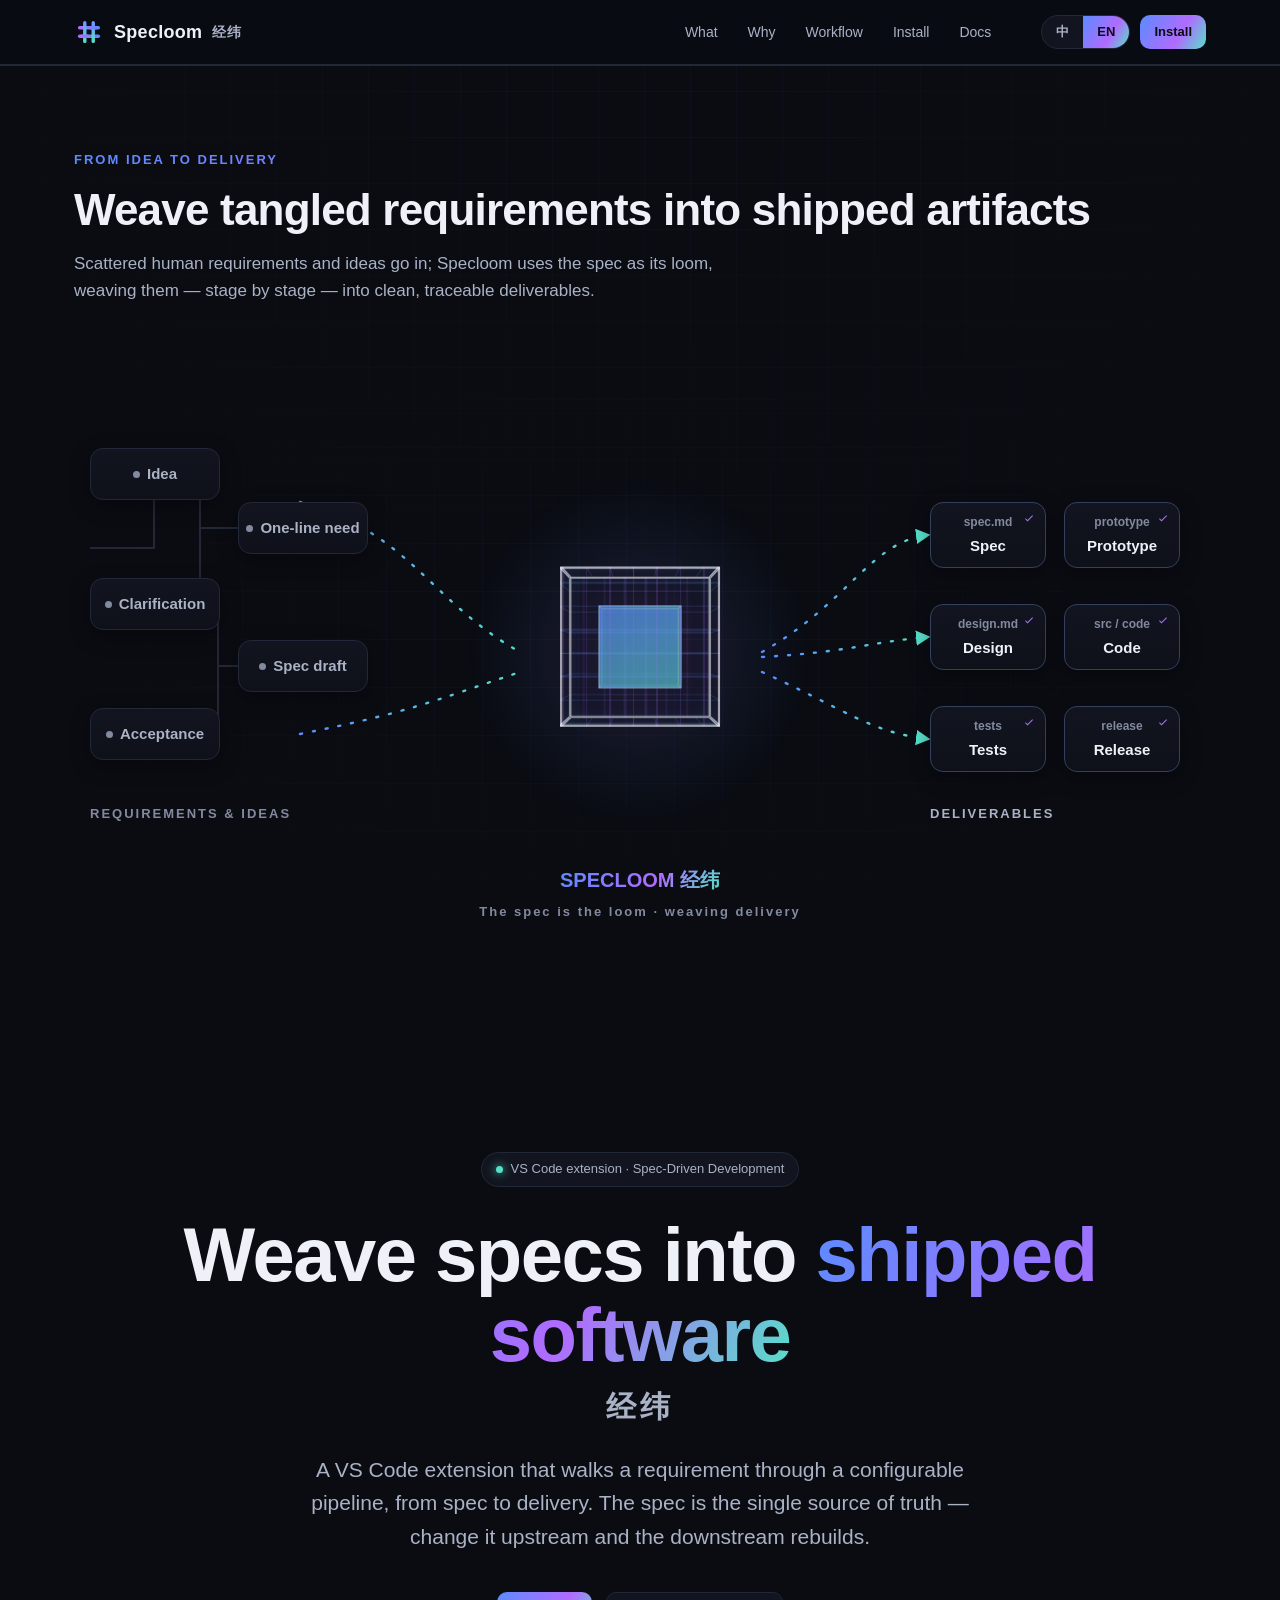
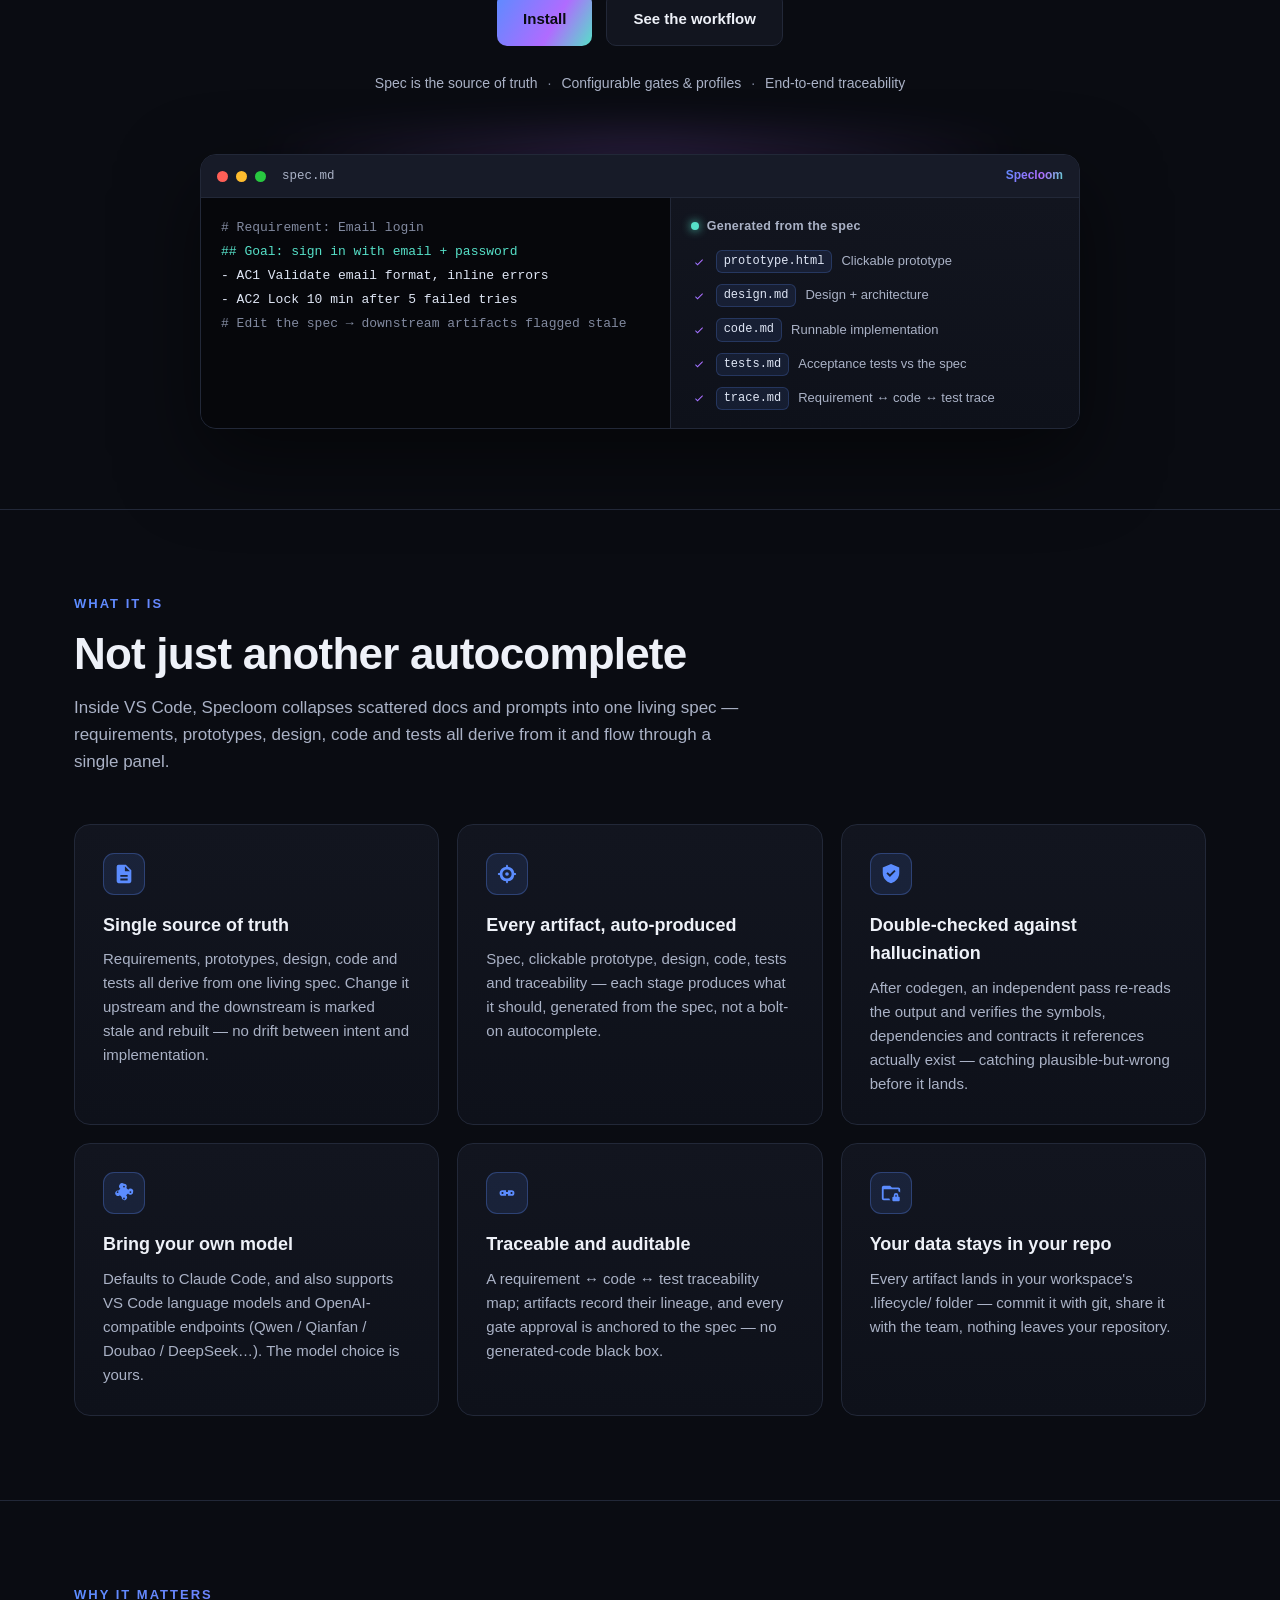
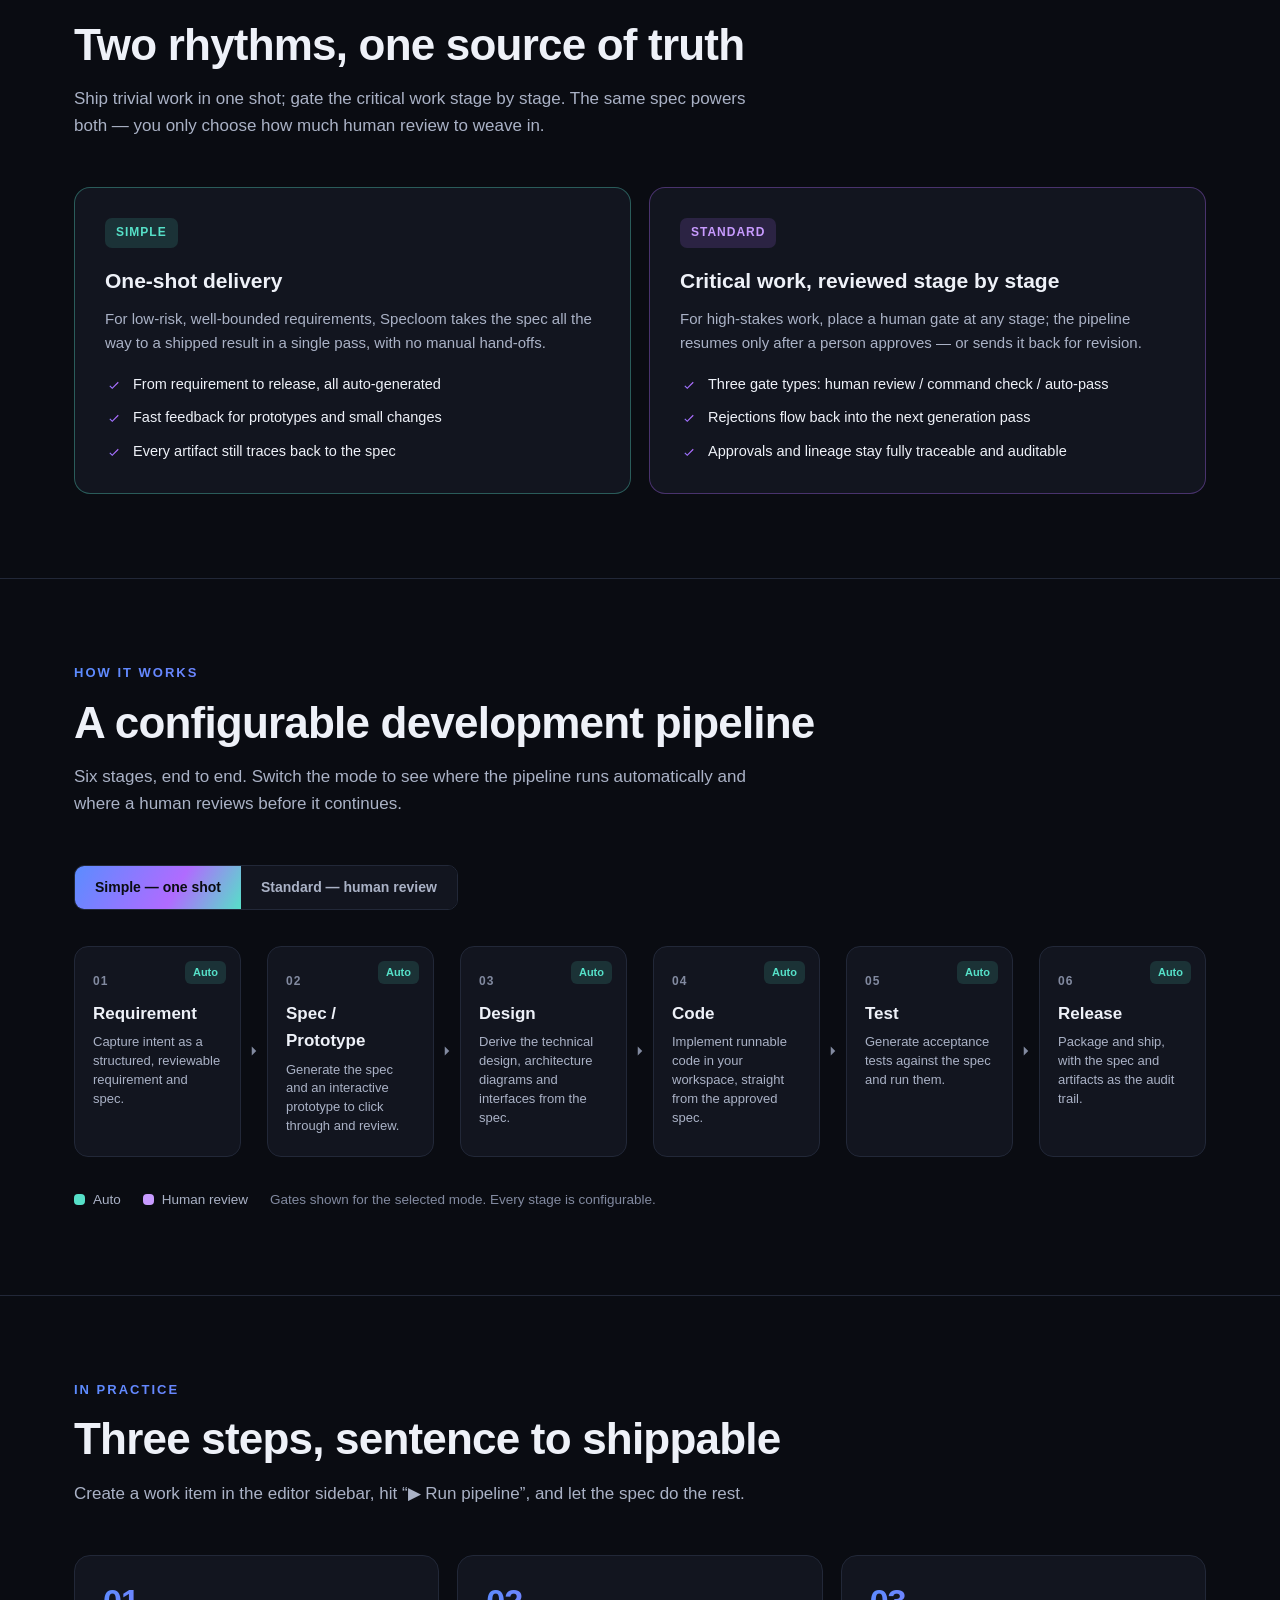
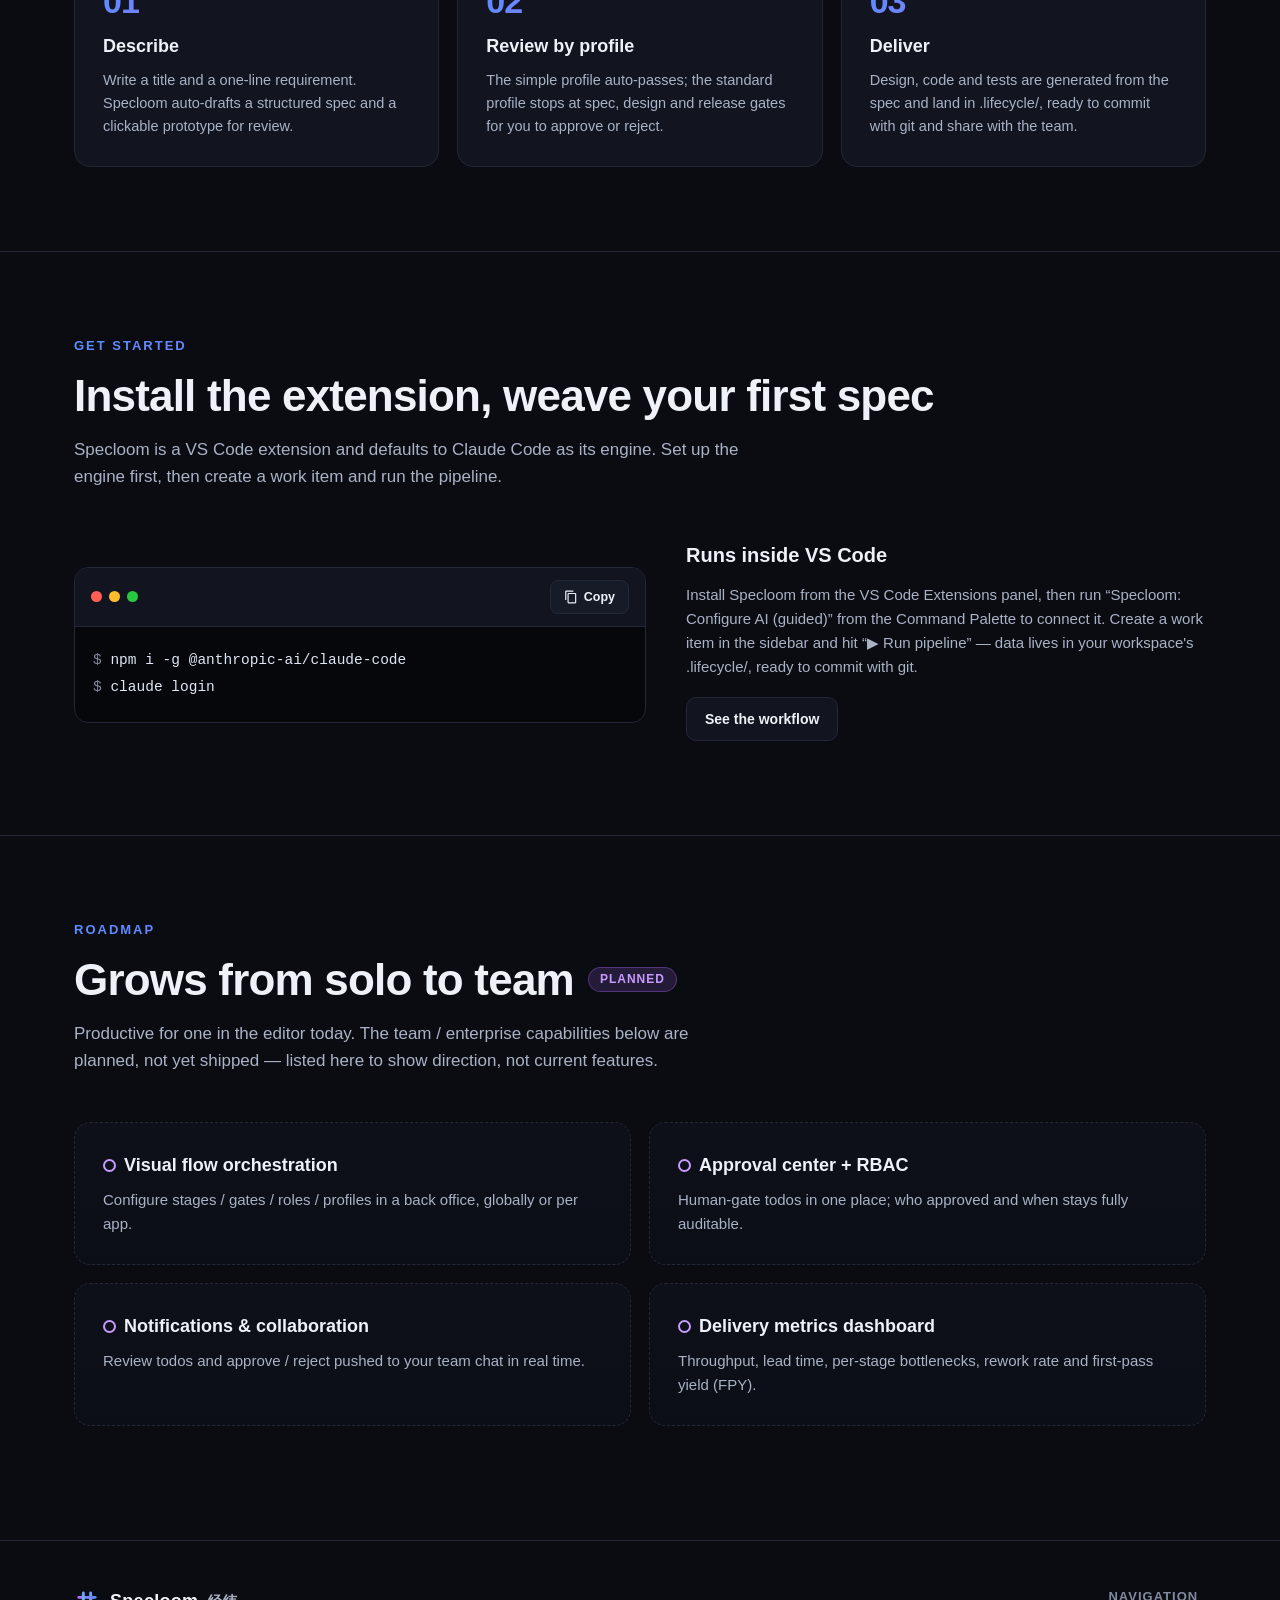
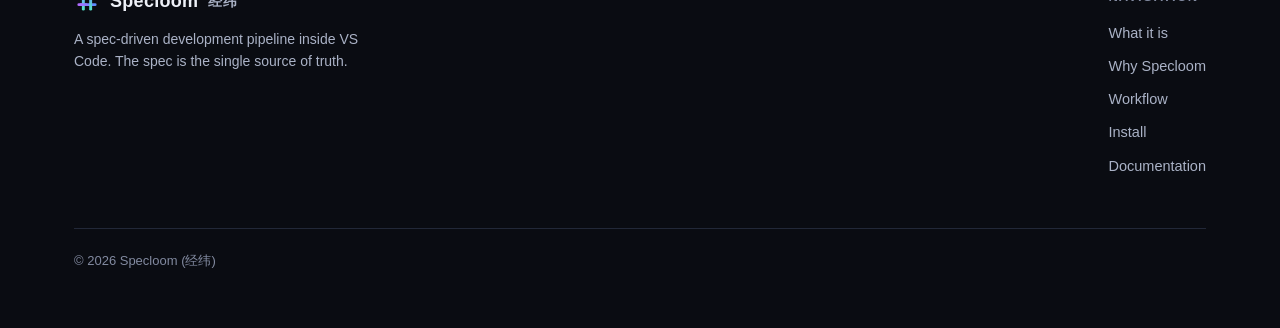
==== index.html @ 5376480f "redesign(site): 流程图升为第一屏 + 去 AI 味 - 把「从需求到交付」3D 流程图上移为开篇第一屏，Hero 移到其下 - 弱化 AI 营销字样（保留事实能力，以规格/自动化为主语" ====
<!DOCTYPE html>
<html lang="en">
<head>
  <meta charset="UTF-8" />
  <meta name="viewport" content="width=device-width, initial-scale=1.0" />
  <!-- 内容安全策略：禁止内联外源脚本与远程资源，契合「零第三方运行时依赖」(NFR-S3/NFR-P2) -->
  <meta http-equiv="Content-Security-Policy"
        content="default-src 'self'; img-src 'self' data:; style-src 'self' 'unsafe-inline'; script-src 'self'; base-uri 'none'; form-action 'none'" />
  <title data-i18n="meta.title">Specloom · Spec-Driven Development Pipeline for VS Code</title>
  <meta name="description" data-i18n-attr="content:meta.description"
        content="Specloom is a VS Code extension that takes a requirement through a configurable pipeline — spec, prototype, design, code and tests — each stage auto-generated and advanced through review gates. The spec is the single source of truth." />

  <!-- Favicon：经纬织机标（交织平纹），同源 SVG 文件 -->
  <link rel="icon" href="favicon.svg" type="image/svg+xml" />
  <meta name="theme-color" content="#0a0c12" />

  <!-- 社交分享卡（Open Graph / Twitter）。og:image 待补真实位图（Phase 3） -->
  <meta property="og:type" content="website" />
  <meta property="og:url" content="https://specloom.tech/" />
  <meta property="og:site_name" content="Specloom" />
  <meta property="og:title" content="Specloom 经纬 · VS Code 里的规格驱动研发流水线" />
  <meta property="og:description" content="一个 VS Code 扩展：把需求沿可配置流水线，逐阶段沉淀为规格、原型、技术方案、代码与测试，每阶段自动产出、按门禁评审推进。规格是唯一事实源。" />
  <meta property="og:image" content="https://specloom.tech/og.png" />
  <meta property="og:image:width" content="1200" />
  <meta property="og:image:height" content="630" />
  <meta name="twitter:card" content="summary_large_image" />
  <meta name="twitter:image" content="https://specloom.tech/og.png" />
  <meta name="twitter:title" content="Specloom 经纬 · 规格驱动研发流水线" />
  <meta name="twitter:description" content="VS Code 里把需求逐阶段沉淀为规格、原型、方案、代码与测试，规格是唯一事实源。" />

  <link rel="stylesheet" href="styles.css" />
</head>
<body>
  <!-- 经纬编织背景纹理由 body::before 提供，纯装饰 -->

  <!-- ============ NAV ============ -->
  <header class="nav">
    <div class="wrap nav-inner">
      <a class="brand" href="#top" aria-label="Specloom">
        <svg class="mark" viewBox="0 0 32 32" aria-hidden="true" focusable="false">
          <defs>
            <linearGradient id="navWarp" gradientUnits="userSpaceOnUse" x1="0" y1="6" x2="0" y2="26">
              <stop offset="0" stop-color="#6d9bff" /><stop offset="1" stop-color="#56e0c8" />
            </linearGradient>
            <linearGradient id="navWeft" gradientUnits="userSpaceOnUse" x1="6" y1="0" x2="26" y2="0">
              <stop offset="0" stop-color="#b06bff" /><stop offset="1" stop-color="#5b8cff" />
            </linearGradient>
          </defs>
          <!-- 经线（竖）与纬线（横）交织成「织」——过/下交叠的平纹 -->
          <g fill="none" stroke-width="3.6" stroke-linecap="round">
            <g stroke="url(#navWeft)"><line x1="6" y1="11.5" x2="26" y2="11.5" /><line x1="6" y1="20.5" x2="26" y2="20.5" /></g>
            <g stroke="url(#navWarp)"><line x1="11.5" y1="6" x2="11.5" y2="26" /><line x1="20.5" y1="6" x2="20.5" y2="26" /></g>
            <g stroke="url(#navWeft)"><line x1="17.5" y1="11.5" x2="23.5" y2="11.5" /><line x1="8.5" y1="20.5" x2="14.5" y2="20.5" /></g>
          </g>
        </svg>
        <span>Specloom</span>
        <span class="zh" data-i18n="hero.productZh">经纬</span>
      </a>

      <nav class="nav-links" aria-label="Primary">
        <a href="#what" data-i18n="nav.what">What</a>
        <a href="#why" data-i18n="nav.why">Why</a>
        <a href="#how" data-i18n="nav.how">Workflow</a>
        <a href="#install" data-i18n="nav.install">Install</a>
        <a href="guide.html" data-i18n="nav.docs">Docs</a>
      </nav>

      <div class="nav-tools">
        <div class="lang-switch" role="group" data-i18n-attr="aria-label:lang.label" aria-label="Language">
          <button type="button" id="langZh" data-lang="zh" data-i18n="lang.zh"
                  data-i18n-attr="aria-label:lang.zhAria" aria-pressed="false">中</button>
          <button type="button" id="langEn" data-lang="en" data-i18n="lang.en"
                  data-i18n-attr="aria-label:lang.enAria" aria-pressed="true">EN</button>
        </div>
        <a class="btn btn-primary btn-sm nav-cta" href="#install" data-i18n="nav.install">Install</a>
      </div>

      <button type="button" class="nav-toggle" id="navToggle"
              aria-expanded="false" aria-controls="mobileMenu"
              data-i18n-attr="aria-label:nav.menu" aria-label="Toggle navigation">☰</button>
    </div>

    <!-- 移动端折叠菜单 -->
    <div class="mobile-menu" id="mobileMenu" hidden>
      <div class="wrap">
        <a href="#what" data-i18n="nav.what">What</a>
        <a href="#why" data-i18n="nav.why">Why</a>
        <a href="#how" data-i18n="nav.how">Workflow</a>
        <a href="#install" data-i18n="nav.install">Install</a>
        <a href="guide.html" data-i18n="nav.docs">Docs</a>
      </div>
    </div>
  </header>

  <main id="top">
    <!-- ============ FLOW MAP / 从需求到交付（3D 动态） ============ -->
    <section class="sec" id="flow" aria-labelledby="flowHeading">
      <div class="wrap">
        <p class="eyebrow" data-i18n="flow.eyebrow">From idea to delivery</p>
        <h2 id="flowHeading" data-i18n="flow.heading">Weave tangled requirements into shipped artifacts</h2>
        <p class="sec-lede" data-i18n="flow.lede"></p>
      </div>
      <div class="flowmap-wrap">
        <div class="flowmap">
          <svg class="wires" viewBox="0 0 1180 620" aria-hidden="true" focusable="false">
            <defs>
              <linearGradient id="flowLine" x1="0" y1="0" x2="1" y2="0"><stop offset="0" stop-color="#5b8cff"/><stop offset="1" stop-color="#56e0c8"/></linearGradient>
              <marker id="flowArrow" markerWidth="7" markerHeight="7" refX="5" refY="3.2" orient="auto"><path d="M0 0L6 3.2L0 6.4Z" fill="#56e0c8"/></marker>
            </defs>
            <path class="dep" d="M104 122 H150 V176 H188"/>
            <path class="dep" d="M104 252 H150 V176"/>
            <path class="dep" d="M104 252 H168 V314 H188"/>
            <path class="dep" d="M104 382 H168 V314"/>
            <path class="dep" d="M104 122 V196 H40"/>
            <path class="flow" stroke="url(#flowLine)" d="M250 150 C360 180 380 250 470 300"/>
            <path class="flow" stroke="url(#flowLine)" d="M316 300 C380 300 410 300 470 300" style="animation-delay:.3s"/>
            <path class="flow" stroke="url(#flowLine)" d="M250 382 C360 360 380 350 470 320" style="animation-delay:.6s"/>
            <path class="flow r" stroke="url(#flowLine)" d="M712 300 C800 250 820 190 878 183" marker-end="url(#flowArrow)"/>
            <path class="flow r" stroke="url(#flowLine)" d="M712 305 C800 300 820 290 878 285" marker-end="url(#flowArrow)" style="animation-delay:.4s"/>
            <path class="flow r" stroke="url(#flowLine)" d="M712 320 C800 360 820 380 878 387" marker-end="url(#flowArrow)" style="animation-delay:.8s"/>
          </svg>

          <div class="node req" id="r1"><span class="rdot" aria-hidden="true"></span><span data-i18n="flow.req.r1">Idea</span></div>
          <div class="node req" id="r2"><span class="rdot" aria-hidden="true"></span><span data-i18n="flow.req.r2">One-line need</span></div>
          <div class="node req" id="r3"><span class="rdot" aria-hidden="true"></span><span data-i18n="flow.req.r3">Clarification</span></div>
          <div class="node req" id="r4"><span class="rdot" aria-hidden="true"></span><span data-i18n="flow.req.r4">Spec draft</span></div>
          <div class="node req" id="r5"><span class="rdot" aria-hidden="true"></span><span data-i18n="flow.req.r5">Acceptance</span></div>

          <div class="scene" aria-hidden="true">
            <div class="glow"></div>
            <div class="cube">
              <div class="face f-fr"></div><div class="face f-bk"></div>
              <div class="face f-rt"></div><div class="face f-lt"></div>
              <div class="face f-tp"></div><div class="face f-bm"></div>
              <div class="core">
                <div class="cface c-fr"></div><div class="cface c-bk"></div>
                <div class="cface c-rt"></div><div class="cface c-lt"></div>
                <div class="cface c-tp"></div><div class="cface c-bm"></div>
              </div>
            </div>
          </div>

          <div class="node asset" id="a1"><i class="tick" aria-hidden="true"></i><span class="x">spec.md</span><span class="nm" data-i18n="flow.asset.a1">Spec</span></div>
          <div class="node asset" id="a2"><i class="tick" aria-hidden="true"></i><span class="x">prototype</span><span class="nm" data-i18n="flow.asset.a2">Prototype</span></div>
          <div class="node asset" id="a3"><i class="tick" aria-hidden="true"></i><span class="x">design.md</span><span class="nm" data-i18n="flow.asset.a3">Design</span></div>
          <div class="node asset" id="a4"><i class="tick" aria-hidden="true"></i><span class="x">src / code</span><span class="nm" data-i18n="flow.asset.a4">Code</span></div>
          <div class="node asset" id="a5"><i class="tick" aria-hidden="true"></i><span class="x">tests</span><span class="nm" data-i18n="flow.asset.a5">Tests</span></div>
          <div class="node asset" id="a6"><i class="tick" aria-hidden="true"></i><span class="x">release</span><span class="nm" data-i18n="flow.asset.a6">Release</span></div>

          <div class="lbl" id="lL" data-i18n="flow.reqLabel">Requirements &amp; ideas</div>
          <div class="lbl" id="lR" data-i18n="flow.assetLabel">Deliverables</div>
          <div class="lbl" id="lC"><b>Specloom 经纬</b><span data-i18n="flow.brandSub">The spec is the loom · weaving delivery</span></div>
        </div>
      </div>
    </section>

    <!-- ============ HERO ============ -->
    <section class="hero" aria-labelledby="heroTitle">
      <div class="wrap">
        <span class="badge"><span class="dot" aria-hidden="true"></span><span data-i18n="hero.badge">VS Code 扩展 · 规格驱动研发</span></span>
        <h1 class="title" id="heroTitle">
          <span data-i18n="hero.titleLead">Weave specs into</span>
          <span class="grad" data-i18n="hero.titleGrad">shipped software</span>
        </h1>
        <p class="title-zh" data-i18n="hero.productZh" aria-hidden="true">经纬</p>
        <p class="lede" data-i18n="hero.tagline">
          一个 VS Code 扩展——让一条需求沿可配置流水线，从规格到交付有序走完每一步。
        </p>
        <div class="hero-cta">
          <a class="btn btn-primary" id="heroPrimary" href="#install" data-i18n="hero.primaryCta.label">Install</a>
          <a class="btn btn-ghost" id="heroSecondary" href="#how" data-i18n="hero.secondaryCta.label">See the workflow</a>
        </div>

        <!-- 信任条：三个核心事实 -->
        <div class="hero-meta">
          <span data-i18n="hero.meta1">规格为唯一事实源</span>
          <span class="sep" aria-hidden="true">·</span>
          <span data-i18n="hero.meta2">可配置门禁与档位</span>
          <span class="sep" aria-hidden="true">·</span>
          <span data-i18n="hero.meta3">需求全程可追溯</span>
        </div>

        <!-- 产品视觉：一份规格 → 据规格派生的产物（纯 HTML/CSS，零依赖） -->
        <div class="showcase">
          <div class="window" role="img" data-i18n-attr="aria-label:show.alt" aria-label="Specloom：从规格派生产物的示意">
            <div class="win-bar">
              <span class="d r" aria-hidden="true"></span><span class="d y" aria-hidden="true"></span><span class="d g" aria-hidden="true"></span>
              <span class="win-title">spec.md</span>
              <span class="win-tag" data-i18n="show.winTag">Specloom</span>
            </div>
            <div class="win-body">
              <div class="codecol">
<pre class="show-code"><span class="cm"># <span data-i18n="show.specTitle">需求：邮箱登录</span></span>
<span class="kw" data-i18n="show.specGoal">## 目标：用户用邮箱 + 密码登录</span>
<span class="ln">- AC1 <span data-i18n="show.ac1">校验邮箱格式，错误即时提示</span></span>
<span class="ln">- AC2 <span data-i18n="show.ac2">连续 5 次失败锁定 10 分钟</span></span>
<span class="cm" data-i18n="show.specNote"># 改规格 → 下游产物自动标记过期</span></pre>
              </div>
              <div class="gencol">
                <div class="gen-head"><span class="gen-dot" aria-hidden="true"></span><span data-i18n="show.genHead">据规格生成 / 落盘</span></div>
                <ul class="gen-list">
                  <li><i class="tk" aria-hidden="true"></i><code>prototype.html</code><span data-i18n="show.g1">可点击原型</span></li>
                  <li><i class="tk" aria-hidden="true"></i><code>design.md</code><span data-i18n="show.g2">技术方案 + 架构图</span></li>
                  <li><i class="tk" aria-hidden="true"></i><code>code.md</code><span data-i18n="show.g3">可运行实现</span></li>
                  <li><i class="tk" aria-hidden="true"></i><code>tests.md</code><span data-i18n="show.g4">验收测试</span></li>
                  <li><i class="tk" aria-hidden="true"></i><code>trace.md</code><span data-i18n="show.g5">需求追溯映射</span></li>
                </ul>
              </div>
            </div>
          </div>
        </div>
      </div>
    </section>

    <!-- ============ WHAT ============ -->
    <section class="sec" id="what" aria-labelledby="whatHeading">
      <div class="wrap">
        <p class="eyebrow" data-i18n="what.eyebrow">What it is</p>
        <h2 id="whatHeading" data-i18n="what.heading">The spec is the loom that runs everything</h2>
        <p class="sec-lede" data-i18n="what.lede"></p>
        <div class="grid grid-3" id="whatCards"><!-- 由 app.js 按字典渲染 --></div>
      </div>
    </section>

    <!-- ============ WHY ============ -->
    <section class="sec" id="why" aria-labelledby="whyHeading">
      <div class="wrap">
        <p class="eyebrow" data-i18n="why.eyebrow">Why it matters</p>
        <h2 id="whyHeading" data-i18n="why.heading">Two modes, one source of truth</h2>
        <p class="sec-lede" data-i18n="why.lede"></p>
        <div class="modes">
          <article class="mode simple">
            <span class="tag" data-i18n="why.simple.tag">Simple</span>
            <h3 data-i18n="why.simple.title">One-shot delivery</h3>
            <p data-i18n="why.simple.desc"></p>
            <ul id="whySimplePoints"></ul>
          </article>
          <article class="mode complex">
            <span class="tag" data-i18n="why.complex.tag">Complex</span>
            <h3 data-i18n="why.complex.title">Stage-by-stage human review</h3>
            <p data-i18n="why.complex.desc"></p>
            <ul id="whyComplexPoints"></ul>
          </article>
        </div>
      </div>
    </section>

    <!-- ============ HOW / PIPELINE ============ -->
    <section class="sec" id="how" aria-labelledby="howHeading">
      <div class="wrap">
        <p class="eyebrow" data-i18n="pipeline.eyebrow">How it works</p>
        <h2 id="howHeading" data-i18n="pipeline.heading">A configurable lifecycle pipeline</h2>
        <p class="sec-lede" data-i18n="pipeline.lede"></p>

        <div class="mode-toggle" role="group" data-i18n-attr="aria-label:pipeline.modeAria" aria-label="Pipeline mode">
          <button type="button" id="pipeSimple" data-mode="simple" aria-pressed="true"
                  data-i18n="pipeline.modeSimpleLabel">Simple — one shot</button>
          <button type="button" id="pipeComplex" data-mode="complex" aria-pressed="false"
                  data-i18n="pipeline.modeComplexLabel">Complex — human review</button>
        </div>

        <div class="pipe" id="pipeStages" role="list"><!-- 由 app.js 渲染 --></div>

        <div class="pipe-legend">
          <span><i class="lg-dot lg-auto" aria-hidden="true"></i><span data-i18n="pipeline.legend.auto">Auto</span></span>
          <span><i class="lg-dot lg-human" aria-hidden="true"></i><span data-i18n="pipeline.legend.human">Human review</span></span>
          <span class="legend-note" data-i18n="pipeline.legendNote"></span>
        </div>
      </div>
    </section>

    <!-- ============ STEPS / 三步怎么用 ============ -->
    <section class="sec" id="start" aria-labelledby="startHeading">
      <div class="wrap">
        <p class="eyebrow" data-i18n="steps.eyebrow">In practice</p>
        <h2 id="startHeading" data-i18n="steps.heading">Three steps, sentence to shippable</h2>
        <p class="sec-lede" data-i18n="steps.lede"></p>
        <div class="steps">
          <div class="step">
            <div class="step-n">01</div>
            <h3 data-i18n="steps.s1.title">Describe</h3>
            <p data-i18n="steps.s1.desc"></p>
          </div>
          <div class="step">
            <div class="step-n">02</div>
            <h3 data-i18n="steps.s2.title">Review by profile</h3>
            <p data-i18n="steps.s2.desc"></p>
          </div>
          <div class="step">
            <div class="step-n">03</div>
            <h3 data-i18n="steps.s3.title">Deliver</h3>
            <p data-i18n="steps.s3.desc"></p>
          </div>
        </div>
      </div>
    </section>

    <!-- ============ INSTALL ============ -->
    <section class="sec" id="install" aria-labelledby="installHeading">
      <div class="wrap">
        <p class="eyebrow" data-i18n="install.eyebrow">Get started</p>
        <h2 id="installHeading" data-i18n="install.heading">Install and weave your first spec</h2>
        <p class="sec-lede" data-i18n="install.lede"></p>

        <div class="install-wrap">
          <div class="code-block">
            <div class="code-head">
              <div class="dots" aria-hidden="true"><i></i><i></i><i></i></div>
              <button type="button" class="copy-btn" id="copyBtn"
                      data-i18n-attr="aria-label:install.copyAria" aria-label="Copy install command">
                <svg width="14" height="14" viewBox="0 0 24 24" aria-hidden="true">
                  <path fill="currentColor" d="M16 1H4a2 2 0 0 0-2 2v14h2V3h12V1zm3 4H8a2 2 0 0 0-2 2v14a2 2 0 0 0 2 2h11a2 2 0 0 0 2-2V7a2 2 0 0 0-2-2zm0 16H8V7h11v14z"/>
                </svg>
                <span class="copy-label" data-i18n="install.copyLabel">Copy</span>
              </button>
            </div>
            <pre class="code-body" id="codeBody" tabindex="0"><!-- 命令由 config 渲染 --></pre>
          </div>

          <div class="install-info">
            <h3 data-i18n="install.infoTitle">Runs inside VS Code</h3>
            <p data-i18n="install.infoText"></p>
            <a class="btn btn-ghost" href="#how" data-i18n="install.docsCta">See the workflow</a>
          </div>
        </div>
      </div>
    </section>

    <!-- ============ ROADMAP / 路线图（团队版，规划中） ============ -->
    <section class="sec" id="roadmap" aria-labelledby="roadmapHeading">
      <div class="wrap">
        <p class="eyebrow" data-i18n="roadmap.eyebrow">Roadmap</p>
        <h2 id="roadmapHeading" class="roadmap-h">
          <span data-i18n="roadmap.heading">Grows from solo to team</span>
          <span class="planned-badge" data-i18n="roadmap.badge">Planned</span>
        </h2>
        <p class="sec-lede" data-i18n="roadmap.lede"></p>
        <div class="grid grid-2 roadmap-grid">
          <article class="card planned">
            <h3 data-i18n="roadmap.r1.title">Visual flow orchestration</h3>
            <p data-i18n="roadmap.r1.desc"></p>
          </article>
          <article class="card planned">
            <h3 data-i18n="roadmap.r2.title">Approval center + RBAC</h3>
            <p data-i18n="roadmap.r2.desc"></p>
          </article>
          <article class="card planned">
            <h3 data-i18n="roadmap.r3.title">Notifications & collaboration</h3>
            <p data-i18n="roadmap.r3.desc"></p>
          </article>
          <article class="card planned">
            <h3 data-i18n="roadmap.r4.title">Delivery metrics dashboard</h3>
            <p data-i18n="roadmap.r4.desc"></p>
          </article>
        </div>
      </div>
    </section>
  </main>

  <!-- ============ FOOTER ============ -->
  <footer aria-labelledby="footBrand">
    <div class="wrap">
      <div class="foot-inner">
        <div class="foot-brand">
          <div class="brand" id="footBrand">
            <svg class="mark" viewBox="0 0 32 32" aria-hidden="true" focusable="false">
              <defs>
                <linearGradient id="footWarp" gradientUnits="userSpaceOnUse" x1="0" y1="6" x2="0" y2="26"><stop offset="0" stop-color="#6d9bff" /><stop offset="1" stop-color="#56e0c8" /></linearGradient>
                <linearGradient id="footWeft" gradientUnits="userSpaceOnUse" x1="6" y1="0" x2="26" y2="0"><stop offset="0" stop-color="#b06bff" /><stop offset="1" stop-color="#5b8cff" /></linearGradient>
              </defs>
              <g fill="none" stroke-width="3.6" stroke-linecap="round">
                <g stroke="url(#footWeft)"><line x1="6" y1="11.5" x2="26" y2="11.5" /><line x1="6" y1="20.5" x2="26" y2="20.5" /></g>
                <g stroke="url(#footWarp)"><line x1="11.5" y1="6" x2="11.5" y2="26" /><line x1="20.5" y1="6" x2="20.5" y2="26" /></g>
                <g stroke="url(#footWeft)"><line x1="17.5" y1="11.5" x2="23.5" y2="11.5" /><line x1="8.5" y1="20.5" x2="14.5" y2="20.5" /></g>
              </g>
            </svg>
            <span>Specloom</span><span class="zh" data-i18n="hero.productZh">经纬</span>
          </div>
          <p data-i18n="footer.tagline"></p>
        </div>

        <div class="foot-links">
          <div class="foot-col">
            <h4 data-i18n="footer.colProduct">Navigation</h4>
            <a href="#what" data-i18n="footer.links.what">What it is</a>
            <a href="#why" data-i18n="footer.links.why">Why Specloom</a>
            <a href="#how" data-i18n="footer.links.how">Workflow</a>
            <a href="#install" data-i18n="footer.links.install">Install</a>
            <a href="guide.html" data-i18n="footer.links.docs">Documentation</a>
          </div>
        </div>
      </div>

      <div class="foot-bottom">
        <span data-i18n="footer.copyright">© 2026 Specloom (经纬)</span>
      </div>
    </div>
  </footer>

  <!-- 复制成功 / 降级反馈 -->
  <div class="toast" id="toast" role="status" aria-live="polite"></div>

  <!-- 顺序加载：配置 → 字典 → 应用（非 ESM，保证 file:// 离线直接打开可用，AT-26） -->
  <script src="config.js"></script>
  <script src="i18n/zh.js"></script>
  <script src="i18n/en.js"></script>
  <script src="app.js"></script>
</body>
</html>
---- styles.css ----
/* =========================================================
   Specloom（经纬）官网样式
   深色现代 · 渐变点缀 · 经纬编织意象 · 响应式
   零外部依赖：系统字体栈，无远程字体 (NFR-P2)
   ========================================================= */

:root{
  --bg:#0a0c12;
  --bg-2:#0e111a;
  --surface:#12151f;
  --surface-2:#171b28;
  --line:#222838;
  --text:#eef1f8;
  --muted:#aab2c6;        /* 提亮以满足正文对比度 AA ≥4.5:1 (NFR-A2) */
  --muted-2:#828aa0;
  --warp:#5b8cff;          /* 经线 warp */
  --weft:#b06bff;          /* 纬线 weft */
  --accent:#56e0c8;
  --grad:linear-gradient(120deg,#5b8cff 0%,#b06bff 60%,#56e0c8 100%);
  --radius:16px;
  --maxw:1180px;
}
*{box-sizing:border-box;margin:0;padding:0}
html{scroll-behavior:smooth}
body{
  font-family:-apple-system,BlinkMacSystemFont,"Segoe UI",Roboto,"PingFang SC","Microsoft YaHei",Helvetica,Arial,sans-serif;
  background:var(--bg);
  color:var(--text);
  line-height:1.6;
  -webkit-font-smoothing:antialiased;
  overflow-x:hidden;
}
/* 经纬编织背景纹理（纯装饰） */
body::before{
  content:"";
  position:fixed;inset:0;z-index:0;pointer-events:none;
  background-image:
    linear-gradient(90deg,rgba(91,140,255,.045) 1px,transparent 1px),
    linear-gradient(0deg,rgba(176,107,255,.045) 1px,transparent 1px);
  background-size:46px 46px;
  -webkit-mask-image:radial-gradient(circle at 50% 0%,#000 0%,transparent 75%);
  mask-image:radial-gradient(circle at 50% 0%,#000 0%,transparent 75%);
}
a{color:inherit;text-decoration:none}
img,svg{display:block}
.wrap{max-width:var(--maxw);margin:0 auto;padding:0 24px;position:relative;z-index:1}
section{position:relative;z-index:1}

:focus-visible{outline:2px solid var(--accent);outline-offset:2px;border-radius:6px}

/* ---------- BUTTONS ---------- */
.btn{
  display:inline-flex;align-items:center;gap:8px;justify-content:center;
  font:inherit;font-weight:600;font-size:14px;cursor:pointer;
  padding:10px 18px;border-radius:10px;border:1px solid transparent;transition:.18s;white-space:nowrap;
}
.btn-primary{background:var(--grad);color:#0a0c12;border:none}
.btn-primary:hover{filter:brightness(1.08);transform:translateY(-1px)}
.btn-ghost{background:var(--surface);color:var(--text);border:1px solid var(--line)}
.btn-ghost:hover{border-color:var(--warp);background:var(--surface-2)}
.btn-sm{padding:7px 14px;font-size:13px}

/* ---------- NAV ---------- */
header.nav{
  position:sticky;top:0;z-index:50;
  -webkit-backdrop-filter:saturate(160%) blur(14px);
  backdrop-filter:saturate(160%) blur(14px);
  background:rgba(10,12,18,.72);
  border-bottom:1px solid var(--line);
}
.nav-inner{display:flex;align-items:center;gap:20px;height:64px}
.brand{display:flex;align-items:center;gap:10px;font-weight:700;font-size:18px;letter-spacing:.3px}
.brand .mark{width:30px;height:30px;flex:0 0 auto}
.brand .zh{color:var(--muted);font-weight:600;font-size:14px}
.nav-links{display:flex;gap:6px;margin-left:auto}
.nav-links a{color:var(--muted);font-size:14px;padding:8px 12px;border-radius:8px;transition:.18s}
.nav-links a:hover{color:var(--text);background:var(--surface-2)}
.nav-tools{display:flex;align-items:center;gap:10px;margin-left:18px}
.lang-switch{display:inline-flex;border:1px solid var(--line);border-radius:999px;overflow:hidden;background:var(--surface)}
.lang-switch button{
  background:none;border:none;color:var(--muted);font:inherit;font-size:13px;font-weight:600;
  padding:6px 14px;cursor:pointer;transition:.18s;
}
.lang-switch button[aria-pressed="true"]{background:var(--grad);color:#0a0c12}

.nav-toggle{display:none;background:var(--surface);border:1px solid var(--line);color:var(--text);
  border-radius:8px;width:38px;height:38px;font-size:18px;cursor:pointer}

.mobile-menu{border-bottom:1px solid var(--line);background:rgba(10,12,18,.96)}
.mobile-menu .wrap{display:flex;flex-direction:column;padding-top:8px;padding-bottom:14px}
.mobile-menu a{color:var(--muted);padding:12px 4px;border-bottom:1px solid var(--line);font-size:15px}
.mobile-menu a:last-child{border-bottom:none}

/* ---------- HERO ---------- */
.hero{padding:96px 0 80px;text-align:center}
.badge{
  display:inline-flex;align-items:center;gap:8px;font-size:13px;color:var(--muted);
  border:1px solid var(--line);background:var(--surface);padding:6px 14px;border-radius:999px;margin-bottom:28px;
}
.badge .dot{width:7px;height:7px;border-radius:50%;background:var(--accent);box-shadow:0 0 10px var(--accent)}
h1.title{
  font-size:clamp(38px,6.4vw,76px);line-height:1.05;font-weight:800;letter-spacing:-1.5px;margin-bottom:8px;
}
h1.title .grad{background:var(--grad);-webkit-background-clip:text;background-clip:text;color:transparent}
.title-zh{font-size:clamp(20px,3vw,30px);color:var(--muted);font-weight:600;margin-bottom:22px;letter-spacing:4px}
.lede{font-size:clamp(16px,2.1vw,21px);color:var(--muted);max-width:680px;margin:0 auto 38px}
.hero-cta{display:flex;gap:14px;justify-content:center;flex-wrap:wrap}
.hero-cta .btn{padding:14px 26px;font-size:15px}
.loom{margin:64px auto 0;max-width:760px;position:relative}
.loom svg{width:100%;height:70px;display:block}

/* ---------- SECTION SHELL ---------- */
.sec{padding:84px 0;border-top:1px solid var(--line)}
.eyebrow{font-size:13px;font-weight:700;letter-spacing:2px;text-transform:uppercase;
  background:var(--grad);-webkit-background-clip:text;background-clip:text;color:transparent;margin-bottom:14px}
h2{font-size:clamp(28px,4vw,44px);font-weight:800;letter-spacing:-.8px;margin-bottom:16px;line-height:1.12}
.sec-lede{color:var(--muted);font-size:17px;max-width:680px;margin-bottom:48px}

/* ---------- WHAT cards ---------- */
.grid{display:grid;gap:18px}
.grid-3{grid-template-columns:repeat(3,1fr)}
.grid-2{grid-template-columns:repeat(2,1fr)}
.card{
  background:linear-gradient(180deg,var(--surface) 0%,var(--bg-2) 100%);
  border:1px solid var(--line);border-radius:var(--radius);padding:28px;transition:.2s;position:relative;overflow:hidden;
}
.card:hover{border-color:#33405e;transform:translateY(-3px)}
.card .ic{width:42px;height:42px;border-radius:11px;display:grid;place-items:center;margin-bottom:16px;
  background:rgba(91,140,255,.12);border:1px solid rgba(91,140,255,.3);color:var(--warp)}
.card h3{font-size:18px;margin-bottom:8px;font-weight:700}
.card p{color:var(--muted);font-size:15px}

/* ---------- WHY two-mode ---------- */
.modes{display:grid;grid-template-columns:1fr 1fr;gap:18px;margin-top:8px}
.mode{background:var(--surface);border:1px solid var(--line);border-radius:var(--radius);padding:30px;position:relative}
.mode.simple{border-color:rgba(86,224,200,.35)}
.mode.complex{border-color:rgba(176,107,255,.35)}
.mode .tag{display:inline-block;font-size:12px;font-weight:700;letter-spacing:1px;text-transform:uppercase;
  padding:5px 11px;border-radius:7px;margin-bottom:16px}
.mode.simple .tag{background:rgba(86,224,200,.14);color:var(--accent)}
.mode.complex .tag{background:rgba(176,107,255,.16);color:#c89bff}
.mode h3{font-size:21px;margin-bottom:10px}
.mode p{color:var(--muted);font-size:15px;margin-bottom:18px}
.mode ul{list-style:none;display:flex;flex-direction:column;gap:10px}
.mode li{display:flex;gap:10px;font-size:14.5px;color:var(--text)}
.mode li::before{content:"";flex:0 0 auto;width:18px;height:18px;margin-top:3px;border-radius:50%;
  background:var(--grad);
  -webkit-mask:url("data:image/svg+xml,%3Csvg xmlns='http://www.w3.org/2000/svg' viewBox='0 0 24 24'%3E%3Cpath fill='black' d='M9 16.2l-3.5-3.5-1.4 1.4L9 19 20 8l-1.4-1.4z'/%3E%3C/svg%3E") center/14px no-repeat;
  mask:url("data:image/svg+xml,%3Csvg xmlns='http://www.w3.org/2000/svg' viewBox='0 0 24 24'%3E%3Cpath fill='black' d='M9 16.2l-3.5-3.5-1.4 1.4L9 19 20 8l-1.4-1.4z'/%3E%3C/svg%3E") center/14px no-repeat}

/* ---------- PIPELINE ---------- */
.mode-toggle{display:inline-flex;border:1px solid var(--line);border-radius:10px;overflow:hidden;margin-bottom:26px}
.mode-toggle button{background:var(--surface);border:none;color:var(--muted);font:inherit;font-weight:600;
  font-size:14px;padding:10px 20px;cursor:pointer;transition:.18s}
.mode-toggle button[aria-pressed="true"]{background:var(--grad);color:#0a0c12}
.pipe{display:flex;align-items:stretch;gap:0;margin-top:10px;overflow-x:auto;padding-bottom:8px;scrollbar-width:thin}
.stage{
  flex:1 1 0;min-width:150px;background:var(--surface);border:1px solid var(--line);
  border-radius:14px;padding:20px 18px;position:relative;transition:.2s;cursor:default;
}
.stage:hover{border-color:var(--warp);background:var(--surface-2);transform:translateY(-3px)}
.stage .num{font-size:12px;font-weight:700;color:var(--muted-2);letter-spacing:1px}
.stage .nm{font-size:17px;font-weight:700;margin:8px 0 6px}
.stage .ds{font-size:13px;color:var(--muted);line-height:1.45}
.stage .gate{position:absolute;top:14px;right:14px;font-size:11px;font-weight:700;padding:3px 8px;border-radius:6px}
.stage .gate.auto{background:rgba(86,224,200,.14);color:var(--accent)}
.stage .gate.human{background:rgba(176,107,255,.16);color:#c89bff}
.pipe-arrow{flex:0 0 26px;display:grid;place-items:center;color:var(--muted-2)}
.pipe-legend{display:flex;gap:22px;margin-top:24px;flex-wrap:wrap;font-size:13.5px;color:var(--muted);align-items:center}
.pipe-legend span{display:inline-flex;align-items:center;gap:8px}
.pipe-legend .legend-note{color:var(--muted-2)}
.lg-dot{width:11px;height:11px;border-radius:4px}
.lg-auto{background:var(--accent)}
.lg-human{background:#c89bff}

/* ---------- INSTALL ---------- */
.install-wrap{display:grid;grid-template-columns:1.1fr 1fr;gap:40px;align-items:center}
.code-block{background:#06070b;border:1px solid var(--line);border-radius:14px;overflow:hidden}
.code-head{display:flex;align-items:center;justify-content:space-between;padding:12px 16px;border-bottom:1px solid var(--line);background:var(--surface)}
.code-head .dots{display:flex;gap:7px}
.code-head .dots i{width:11px;height:11px;border-radius:50%;display:inline-block}
.code-head .dots i:nth-child(1){background:#ff5f57}
.code-head .dots i:nth-child(2){background:#febc2e}
.code-head .dots i:nth-child(3){background:#28c840}
.copy-btn{background:var(--surface-2);border:1px solid var(--line);color:var(--text);font:inherit;
  font-size:12.5px;font-weight:600;padding:6px 13px;border-radius:8px;cursor:pointer;transition:.18s;display:inline-flex;gap:6px;align-items:center}
.copy-btn:hover{border-color:var(--warp)}
.copy-btn.ok{border-color:var(--accent);color:var(--accent)}
.code-body{padding:20px 18px;font-family:"SF Mono",ui-monospace,Menlo,Consolas,monospace;font-size:14.5px;line-height:1.9;color:#dfe6f5;overflow-x:auto;white-space:pre-wrap;word-break:break-word}
.code-body .pl{color:var(--muted-2);-webkit-user-select:none;user-select:none}
.code-body .cmd{color:#dfe6f5}
.code-body .note{display:block;color:var(--muted-2);font-size:12px;margin-top:10px;font-style:italic}
.install-info h3{font-size:20px;margin-bottom:12px}
.install-info p{color:var(--muted);font-size:15px;margin-bottom:18px}
.install-info .btn{margin-right:10px;margin-bottom:10px}

/* ---------- FOOTER ---------- */
footer{border-top:1px solid var(--line);padding:46px 0 56px;margin-top:30px}
.foot-inner{display:flex;justify-content:space-between;gap:30px;flex-wrap:wrap;align-items:flex-start}
.foot-brand{max-width:320px}
.foot-brand .brand{margin-bottom:12px}
.foot-brand .mark{width:26px;height:26px}
.foot-brand p{color:var(--muted);font-size:14px}
.foot-links{display:flex;gap:50px;flex-wrap:wrap}
.foot-col h4{font-size:13px;text-transform:uppercase;letter-spacing:1px;color:var(--muted-2);margin-bottom:14px}
.foot-col a{display:block;color:var(--muted);font-size:14.5px;margin-bottom:10px;transition:.15s}
.foot-col a:hover{color:var(--text)}
.foot-bottom{margin-top:40px;padding-top:22px;border-top:1px solid var(--line);
  display:flex;justify-content:space-between;gap:14px;flex-wrap:wrap;color:var(--muted-2);font-size:13px}

/* ---------- TOAST ---------- */
.toast{position:fixed;bottom:26px;left:50%;transform:translateX(-50%) translateY(20px);
  background:var(--surface-2);border:1px solid var(--accent);color:var(--text);padding:12px 22px;border-radius:10px;
  font-size:14px;opacity:0;pointer-events:none;transition:.25s;z-index:100;box-shadow:0 10px 40px rgba(0,0,0,.5)}
.toast.show{opacity:1;transform:translateX(-50%) translateY(0)}

/* ---------- RESPONSIVE ---------- */
@media (max-width:920px){
  .install-wrap{grid-template-columns:1fr;gap:26px}
  .grid-3{grid-template-columns:1fr 1fr}
}
@media (max-width:760px){
  .nav-links{display:none}
  .nav-tools{margin-left:auto}
  .nav-toggle{display:block}
  .nav-cta{display:none}                /* 收起到汉堡菜单时隐藏导航安装按钮，Install 走 Hero CTA / 折叠菜单 */
  .hero{padding:64px 0 56px}
  .sec{padding:60px 0}
  .grid-3,.modes{grid-template-columns:1fr}
  .foot-inner{flex-direction:column}
}
@media (max-width:420px){
  .wrap{padding:0 18px}
  .nav-tools{gap:8px;margin-left:8px}
  .hero-cta{flex-direction:column}
  .hero-cta .btn{width:100%}
  .title-zh{letter-spacing:2px}
}

/* ---------- NAV: 滚动加深 ---------- */
header.nav.scrolled{
  background:rgba(8,10,15,.92);
  box-shadow:0 1px 0 var(--line),0 10px 30px rgba(0,0,0,.38);
}

/* ---------- HERO: 信任条 ---------- */
.hero-meta{
  display:flex;align-items:center;justify-content:center;flex-wrap:wrap;gap:10px;
  margin:26px auto 0;color:var(--muted);font-size:14px;
}
.hero-meta .sep{color:var(--muted-2)}

/* ---------- HERO: 产品视觉窗口（spec → 产物） ---------- */
.showcase{margin:60px auto 0;max-width:880px;position:relative}
.showcase::before{
  content:"";position:absolute;inset:-8% -4% auto;height:70%;z-index:0;pointer-events:none;
  background:radial-gradient(60% 100% at 50% 0%,rgba(176,107,255,.22),transparent 70%);
  filter:blur(20px);
}
.window{
  position:relative;z-index:1;background:var(--surface);border:1px solid var(--line);
  border-radius:var(--radius);overflow:hidden;box-shadow:0 30px 80px rgba(0,0,0,.5);text-align:left;
}
.win-bar{
  display:flex;align-items:center;gap:8px;padding:11px 16px;
  background:var(--surface-2);border-bottom:1px solid var(--line);
}
.win-bar .d{width:11px;height:11px;border-radius:50%;display:inline-block}
.win-bar .d.r{background:#ff5f57}
.win-bar .d.y{background:#febc2e}
.win-bar .d.g{background:#28c840}
.win-bar .win-title{margin-left:8px;font-family:"SF Mono",ui-monospace,Menlo,Consolas,monospace;font-size:12.5px;color:var(--muted)}
.win-bar .win-tag{margin-left:auto;font-size:12px;font-weight:700;
  background:var(--grad);-webkit-background-clip:text;background-clip:text;color:transparent}
.win-body{display:grid;grid-template-columns:1.15fr 1fr}
.codecol{background:#06070b;padding:18px 20px;border-right:1px solid var(--line)}
.show-code{
  font-family:"SF Mono",ui-monospace,Menlo,Consolas,monospace;font-size:13px;line-height:1.85;
  white-space:pre-wrap;word-break:break-word;margin:0;
}
.show-code .cm{color:var(--muted-2)}
.show-code .kw{color:var(--accent)}
.show-code .ln{color:#dfe6f5}
.gencol{padding:18px 20px;background:linear-gradient(180deg,var(--surface) 0%,var(--bg-2) 100%)}
.gen-head{display:flex;align-items:center;gap:8px;font-size:12.5px;font-weight:600;color:var(--muted);margin-bottom:14px;letter-spacing:.3px}
.gen-dot{width:8px;height:8px;border-radius:50%;background:var(--accent);box-shadow:0 0 10px var(--accent)}
.gen-list{list-style:none;display:flex;flex-direction:column;gap:11px}
.gen-list li{display:flex;align-items:center;gap:9px;font-size:13px;color:var(--muted)}
.gen-list code{
  font-family:"SF Mono",ui-monospace,Menlo,Consolas,monospace;font-size:12px;color:#dfe6f5;
  background:rgba(91,140,255,.1);border:1px solid rgba(91,140,255,.22);border-radius:6px;padding:1px 7px;white-space:nowrap;
}
.gen-list .tk{flex:0 0 auto;width:16px;height:16px;border-radius:50%;background:var(--grad);
  -webkit-mask:url("data:image/svg+xml,%3Csvg xmlns='http://www.w3.org/2000/svg' viewBox='0 0 24 24'%3E%3Cpath fill='black' d='M9 16.2l-3.5-3.5-1.4 1.4L9 19 20 8l-1.4-1.4z'/%3E%3C/svg%3E") center/12px no-repeat;
  mask:url("data:image/svg+xml,%3Csvg xmlns='http://www.w3.org/2000/svg' viewBox='0 0 24 24'%3E%3Cpath fill='black' d='M9 16.2l-3.5-3.5-1.4 1.4L9 19 20 8l-1.4-1.4z'/%3E%3C/svg%3E") center/12px no-repeat}

/* ---------- STEPS: 三步怎么用 ---------- */
.steps{display:grid;grid-template-columns:repeat(3,1fr);gap:18px}
.step{background:var(--surface);border:1px solid var(--line);border-radius:var(--radius);padding:28px;position:relative;transition:.2s}
.step:hover{border-color:#33405e;transform:translateY(-3px)}
.step-n{font-size:34px;font-weight:800;letter-spacing:-1px;line-height:1;margin-bottom:14px;
  background:var(--grad);-webkit-background-clip:text;background-clip:text;color:transparent}
.step h3{font-size:18px;margin-bottom:8px;font-weight:700}
.step p{color:var(--muted);font-size:14.5px}

@media (max-width:760px){
  .win-body{grid-template-columns:1fr}
  .codecol{border-right:none;border-bottom:1px solid var(--line)}
  .steps{grid-template-columns:1fr}
  .showcase{margin-top:42px}
}

/* ---------- ROADMAP / 团队版（规划中） ---------- */
.roadmap-h{display:flex;align-items:center;gap:14px;flex-wrap:wrap}
.planned-badge{
  font-size:12px;font-weight:700;letter-spacing:1px;text-transform:uppercase;
  padding:5px 11px;border-radius:999px;background:rgba(176,107,255,.16);color:#c89bff;
  border:1px solid rgba(176,107,255,.34);
}
.roadmap-grid{margin-top:8px}
.card.planned{border-style:dashed;background:linear-gradient(180deg,rgba(18,21,31,.55),rgba(14,17,26,.55))}
.card.planned h3{display:flex;align-items:center;gap:8px}
.card.planned h3::before{content:"";width:9px;height:9px;border-radius:50%;
  background:transparent;border:2px solid #c89bff;flex:0 0 auto}

/* ---------- DOC PAGE（guide.html） ---------- */
.doc{padding:48px 0 24px}
.doc-wrap{max-width:880px;margin:0 auto;padding:0 24px;position:relative;z-index:1}
.doc-back{display:inline-flex;align-items:center;gap:6px;color:var(--muted);font-size:14px;margin-bottom:26px}
.doc-back:hover{color:var(--text)}
.doc h1{font-size:clamp(30px,5vw,46px);font-weight:800;letter-spacing:-.8px;margin-bottom:12px}
.doc .doc-sub{color:var(--muted);font-size:17px;margin-bottom:36px;max-width:680px}
.doc-toc{border:1px solid var(--line);background:var(--surface);border-radius:14px;padding:18px 22px;margin-bottom:44px}
.doc-toc h4{font-size:12px;text-transform:uppercase;letter-spacing:1px;color:var(--muted-2);margin-bottom:12px}
.doc-toc ol{list-style:none;display:grid;grid-template-columns:1fr 1fr;gap:8px 24px;counter-reset:toc}
.doc-toc a{color:var(--muted);font-size:14.5px;display:inline-flex;gap:8px}
.doc-toc a:hover{color:var(--text)}
.doc-toc a::before{counter-increment:toc;content:counter(toc,decimal-leading-zero);color:var(--weft);font-weight:700}
.doc section{scroll-margin-top:80px;margin-bottom:40px}
.doc section>h2{font-size:25px;font-weight:800;letter-spacing:-.4px;margin-bottom:14px;
  padding-bottom:10px;border-bottom:1px solid var(--line)}
.doc h3{font-size:17px;font-weight:700;margin:22px 0 8px}
.doc p{color:var(--muted);font-size:15.5px;margin-bottom:12px}
.doc ul,.doc ol.steps-ol{margin:0 0 14px;padding-left:0;list-style:none;display:flex;flex-direction:column;gap:9px}
.doc li{display:flex;gap:10px;font-size:15px;color:var(--text);line-height:1.6}
.doc li::before{content:"";flex:0 0 auto;width:18px;height:18px;margin-top:3px;border-radius:50%;background:var(--grad);
  -webkit-mask:url("data:image/svg+xml,%3Csvg xmlns='http://www.w3.org/2000/svg' viewBox='0 0 24 24'%3E%3Cpath fill='black' d='M9 16.2l-3.5-3.5-1.4 1.4L9 19 20 8l-1.4-1.4z'/%3E%3C/svg%3E") center/13px no-repeat;
  mask:url("data:image/svg+xml,%3Csvg xmlns='http://www.w3.org/2000/svg' viewBox='0 0 24 24'%3E%3Cpath fill='black' d='M9 16.2l-3.5-3.5-1.4 1.4L9 19 20 8l-1.4-1.4z'/%3E%3C/svg%3E") center/13px no-repeat}
.doc code{font-family:"SF Mono",ui-monospace,Menlo,Consolas,monospace;font-size:13px;color:#dfe6f5;
  background:rgba(91,140,255,.1);border:1px solid rgba(91,140,255,.22);border-radius:6px;padding:1px 7px}
.doc pre{background:#06070b;border:1px solid var(--line);border-radius:12px;padding:16px 18px;overflow-x:auto;margin:0 0 16px}
.doc pre code{background:none;border:none;padding:0;line-height:1.85;display:block;color:#dfe6f5}
.doc table{width:100%;border-collapse:collapse;margin:0 0 16px;font-size:14.5px}
.doc th,.doc td{text-align:left;padding:10px 12px;border-bottom:1px solid var(--line)}
.doc th{color:var(--muted-2);font-size:12.5px;text-transform:uppercase;letter-spacing:.5px}
.doc td{color:var(--muted)}
.doc td code{white-space:nowrap}
.doc .note{border-left:3px solid var(--accent);background:var(--surface);border-radius:0 10px 10px 0;
  padding:14px 16px;color:var(--muted);font-size:14.5px;margin:0 0 16px}
@media (max-width:640px){
  .doc-toc ol{grid-template-columns:1fr}
}

/* ---------- FLOW MAP：从需求到交付（3D 动态，零依赖）---------- */
.flowmap-wrap{overflow:hidden;display:flex;justify-content:center;height:620px;margin-top:10px}
.flowmap{position:relative;width:1180px;height:620px;flex:0 0 auto;transform-origin:top center;color:var(--text)}
.flowmap::before{content:"";position:absolute;inset:0;
  background-image:linear-gradient(90deg,rgba(91,140,255,.05) 1px,transparent 1px),linear-gradient(0deg,rgba(176,107,255,.05) 1px,transparent 1px);
  background-size:48px 48px;
  -webkit-mask-image:radial-gradient(70% 70% at 50% 45%,#000,transparent 80%);mask-image:radial-gradient(70% 70% at 50% 45%,#000,transparent 80%)}

.flowmap .node{position:absolute;display:flex;align-items:center;justify-content:center;gap:7px;
  border:1.5px solid var(--line);border-radius:13px;background:linear-gradient(180deg,#12151f,#0e111a);
  color:var(--muted);font-size:15px;font-weight:600;box-shadow:0 6px 20px rgba(0,0,0,.35)}
.flowmap .req{width:130px;height:52px;animation:fm-float 5s ease-in-out infinite}
.flowmap .req .rdot{width:7px;height:7px;border-radius:50%;background:var(--muted-2);flex:0 0 auto}
.flowmap .asset{width:116px;height:66px;flex-direction:column;gap:2px;border-color:#33405e;color:var(--text)}
.flowmap .asset .x{font-size:12px;color:var(--muted-2);font-weight:600}
.flowmap .asset .nm{font-size:15px;font-weight:700}
.flowmap .asset .tick{position:absolute;top:8px;right:9px;width:14px;height:14px;border-radius:50%;background:var(--grad);
  -webkit-mask:url("data:image/svg+xml,%3Csvg xmlns='http://www.w3.org/2000/svg' viewBox='0 0 24 24'%3E%3Cpath fill='black' d='M9 16.2l-3.5-3.5-1.4 1.4L9 19 20 8l-1.4-1.4z'/%3E%3C/svg%3E") center/12px no-repeat;
  mask:url("data:image/svg+xml,%3Csvg xmlns='http://www.w3.org/2000/svg' viewBox='0 0 24 24'%3E%3Cpath fill='black' d='M9 16.2l-3.5-3.5-1.4 1.4L9 19 20 8l-1.4-1.4z'/%3E%3C/svg%3E") center/12px no-repeat}
.flowmap #r1{left:40px;top:96px;animation-delay:0s}
.flowmap #r2{left:188px;top:150px;animation-delay:.6s}
.flowmap #r3{left:40px;top:226px;animation-delay:1.1s}
.flowmap #r4{left:188px;top:288px;animation-delay:1.6s}
.flowmap #r5{left:40px;top:356px;animation-delay:2.1s}
.flowmap #a1{left:880px;top:150px}.flowmap #a2{left:1014px;top:150px}
.flowmap #a3{left:880px;top:252px}.flowmap #a4{left:1014px;top:252px}
.flowmap #a5{left:880px;top:354px}.flowmap #a6{left:1014px;top:354px}

.flowmap .lbl{position:absolute;font-size:13px;font-weight:800;letter-spacing:2px;text-transform:uppercase;color:var(--muted-2)}
.flowmap #lL{left:40px;top:452px}
.flowmap #lR{left:880px;top:452px;color:var(--muted)}
.flowmap #lC{left:0;right:0;top:512px;text-align:center;letter-spacing:1px}
.flowmap #lC b{background:var(--grad);-webkit-background-clip:text;background-clip:text;color:transparent;font-size:20px;letter-spacing:0}
.flowmap #lC span{display:block;color:var(--muted-2);font-size:13px;font-weight:600;margin-top:6px;letter-spacing:2px;text-transform:none}

.flowmap .scene{position:absolute;left:455px;top:165px;width:270px;height:270px;perspective:1200px}
.flowmap .glow{position:absolute;inset:-40px;border-radius:50%;
  background:radial-gradient(circle,rgba(176,107,255,.16),rgba(91,140,255,.06) 45%,transparent 70%);animation:fm-pulse 5.5s ease-in-out infinite}
.flowmap .cube,.flowmap .cube *{transform-style:preserve-3d}
.flowmap .cube{position:absolute;left:60px;top:55px;width:150px;height:150px;animation:fm-spin 20s linear infinite}
.flowmap .face{position:absolute;width:150px;height:150px;border:2px solid rgba(255,255,255,.6);
  background:linear-gradient(135deg,rgba(91,140,255,.16),rgba(176,107,255,.12));
  background-image:repeating-linear-gradient(0deg,rgba(109,155,255,.18) 0 1.5px,transparent 1.5px 22px),repeating-linear-gradient(90deg,rgba(176,107,255,.18) 0 1.5px,transparent 1.5px 22px);
  box-shadow:inset 0 0 22px rgba(120,160,255,.08)}
.flowmap .f-fr{transform:translateZ(75px)}.flowmap .f-bk{transform:rotateY(180deg) translateZ(75px)}
.flowmap .f-rt{transform:rotateY(90deg) translateZ(75px)}.flowmap .f-lt{transform:rotateY(-90deg) translateZ(75px)}
.flowmap .f-tp{transform:rotateX(90deg) translateZ(75px)}.flowmap .f-bm{transform:rotateX(-90deg) translateZ(75px)}
.flowmap .core{position:absolute;left:35px;top:35px;width:80px;height:80px}
.flowmap .cface{position:absolute;width:80px;height:80px;border:1px solid rgba(255,255,255,.28);background:linear-gradient(135deg,rgba(91,140,255,.5),rgba(86,224,200,.38))}
.flowmap .c-fr{transform:translateZ(40px)}.flowmap .c-bk{transform:rotateY(180deg) translateZ(40px)}
.flowmap .c-rt{transform:rotateY(90deg) translateZ(40px)}.flowmap .c-lt{transform:rotateY(-90deg) translateZ(40px)}
.flowmap .c-tp{transform:rotateX(90deg) translateZ(40px)}.flowmap .c-bm{transform:rotateX(-90deg) translateZ(40px)}

.flowmap .wires{position:absolute;inset:0;width:1180px;height:620px;pointer-events:none}
.flowmap .dep{stroke:var(--line);stroke-width:2;fill:none}
.flowmap .flow{stroke-width:2.4;fill:none;stroke-linecap:round;stroke-dasharray:2 11;animation:fm-dash 1.1s linear infinite}
.flowmap .flow.r{animation-duration:1.25s}

@keyframes fm-spin{from{transform:rotateX(-26deg) rotateY(0)}to{transform:rotateX(-26deg) rotateY(360deg)}}
@keyframes fm-float{0%,100%{transform:translateY(0)}50%{transform:translateY(-7px)}}
@keyframes fm-pulse{0%,100%{opacity:.4;transform:scale(1)}50%{opacity:.62;transform:scale(1.03)}}
@keyframes fm-dash{to{stroke-dashoffset:-26}}

/* 等比缩放以适配窄屏（不溢出） */
@media (max-width:1220px){.flowmap{transform:scale(.92)}.flowmap-wrap{height:570px}}
@media (max-width:1040px){.flowmap{transform:scale(.78)}.flowmap-wrap{height:484px}}
@media (max-width:820px){.flowmap{transform:scale(.62)}.flowmap-wrap{height:384px}}
@media (max-width:600px){.flowmap{transform:scale(.46)}.flowmap-wrap{height:285px}}
@media (max-width:430px){.flowmap{transform:scale(.33)}.flowmap-wrap{height:205px}}
@media (prefers-reduced-motion:reduce){.flowmap *{animation:none!important}}

/* 尊重「减少动态效果」偏好 */
@media (prefers-reduced-motion:reduce){
  html{scroll-behavior:auto}
  *{transition:none !important}
}
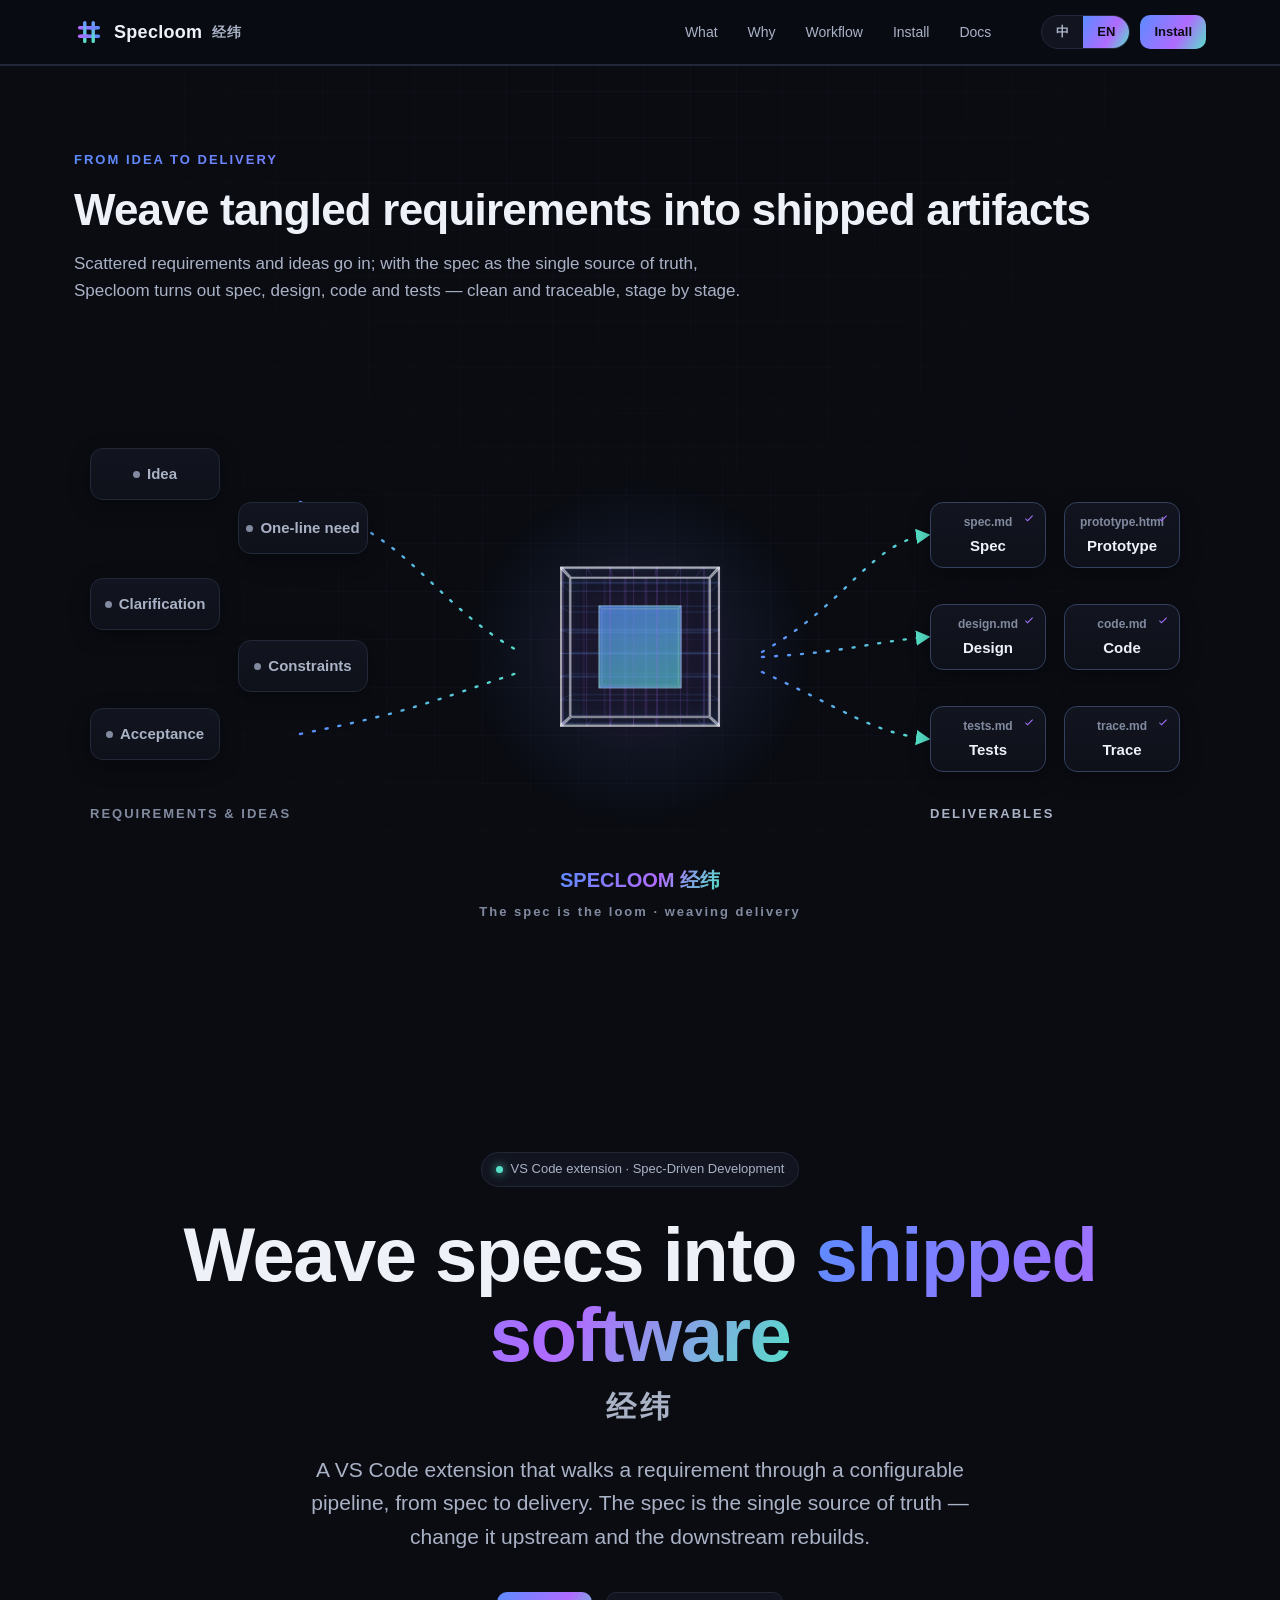
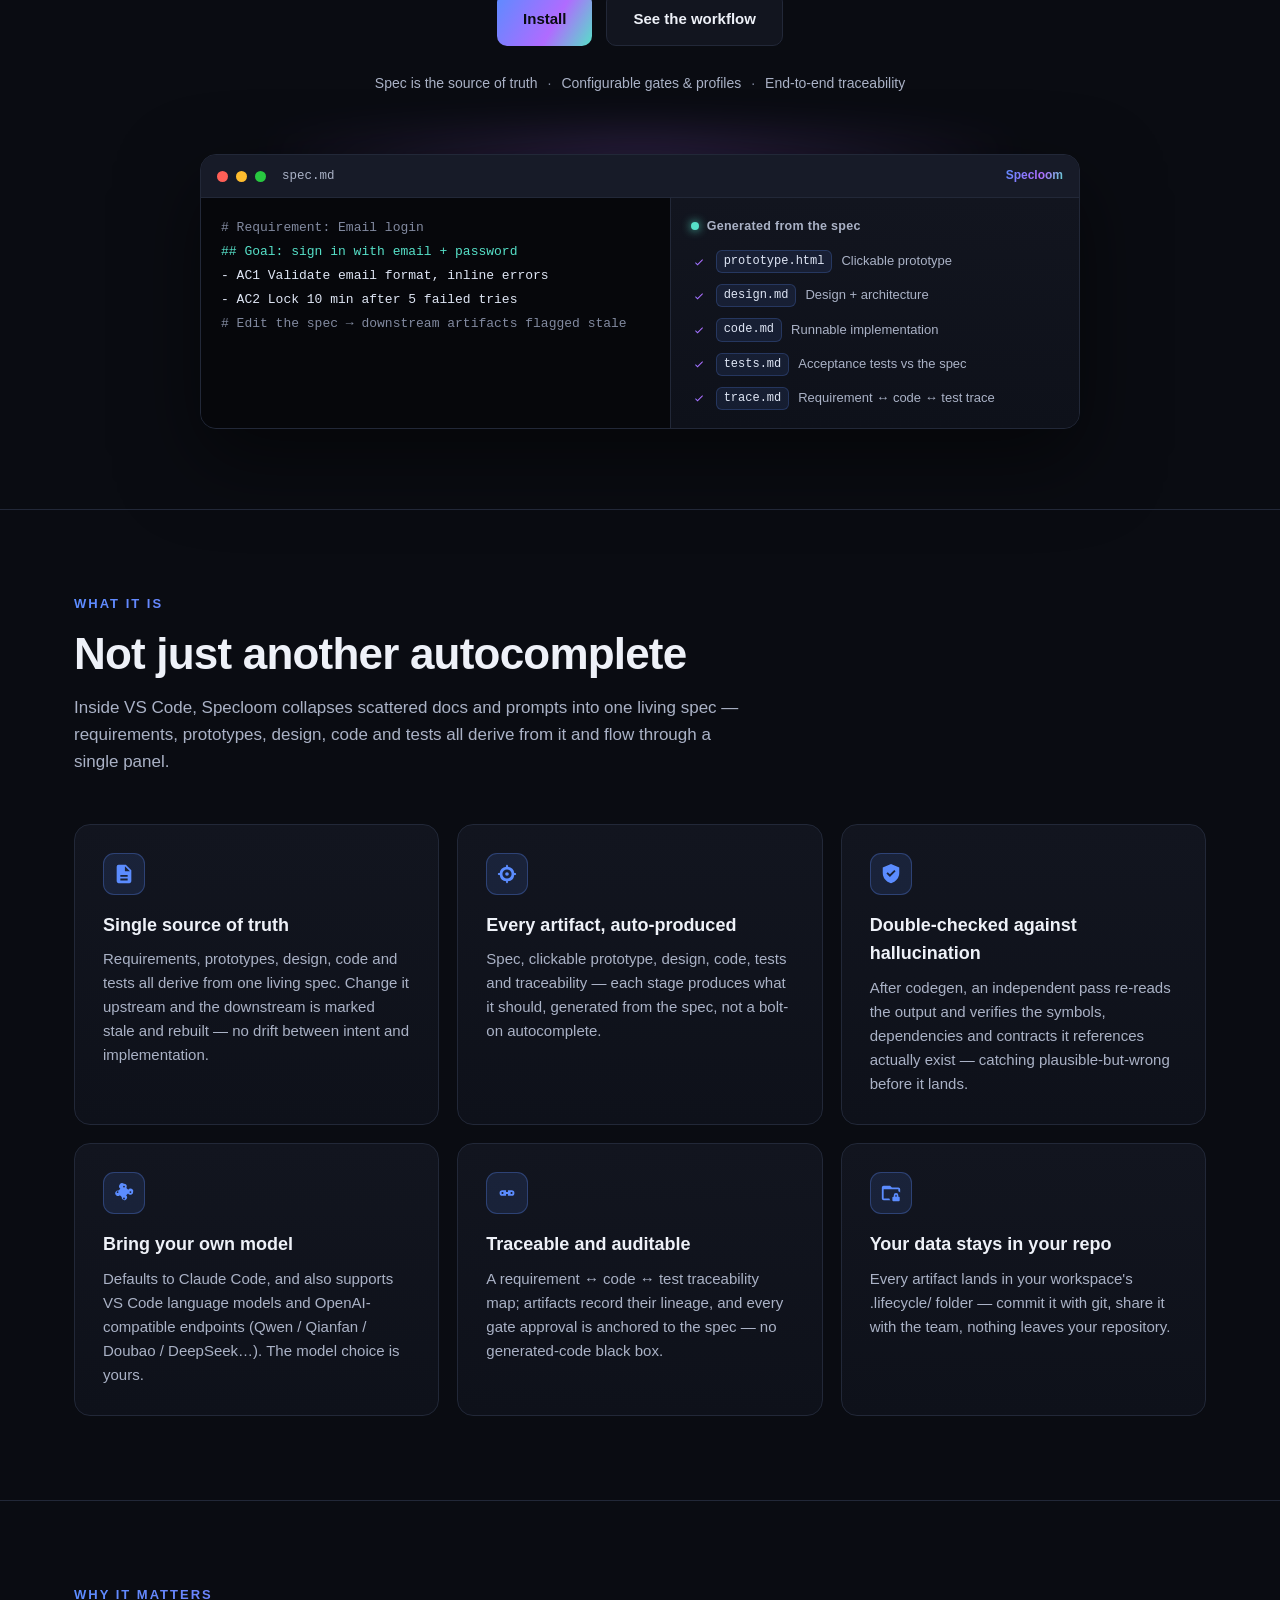
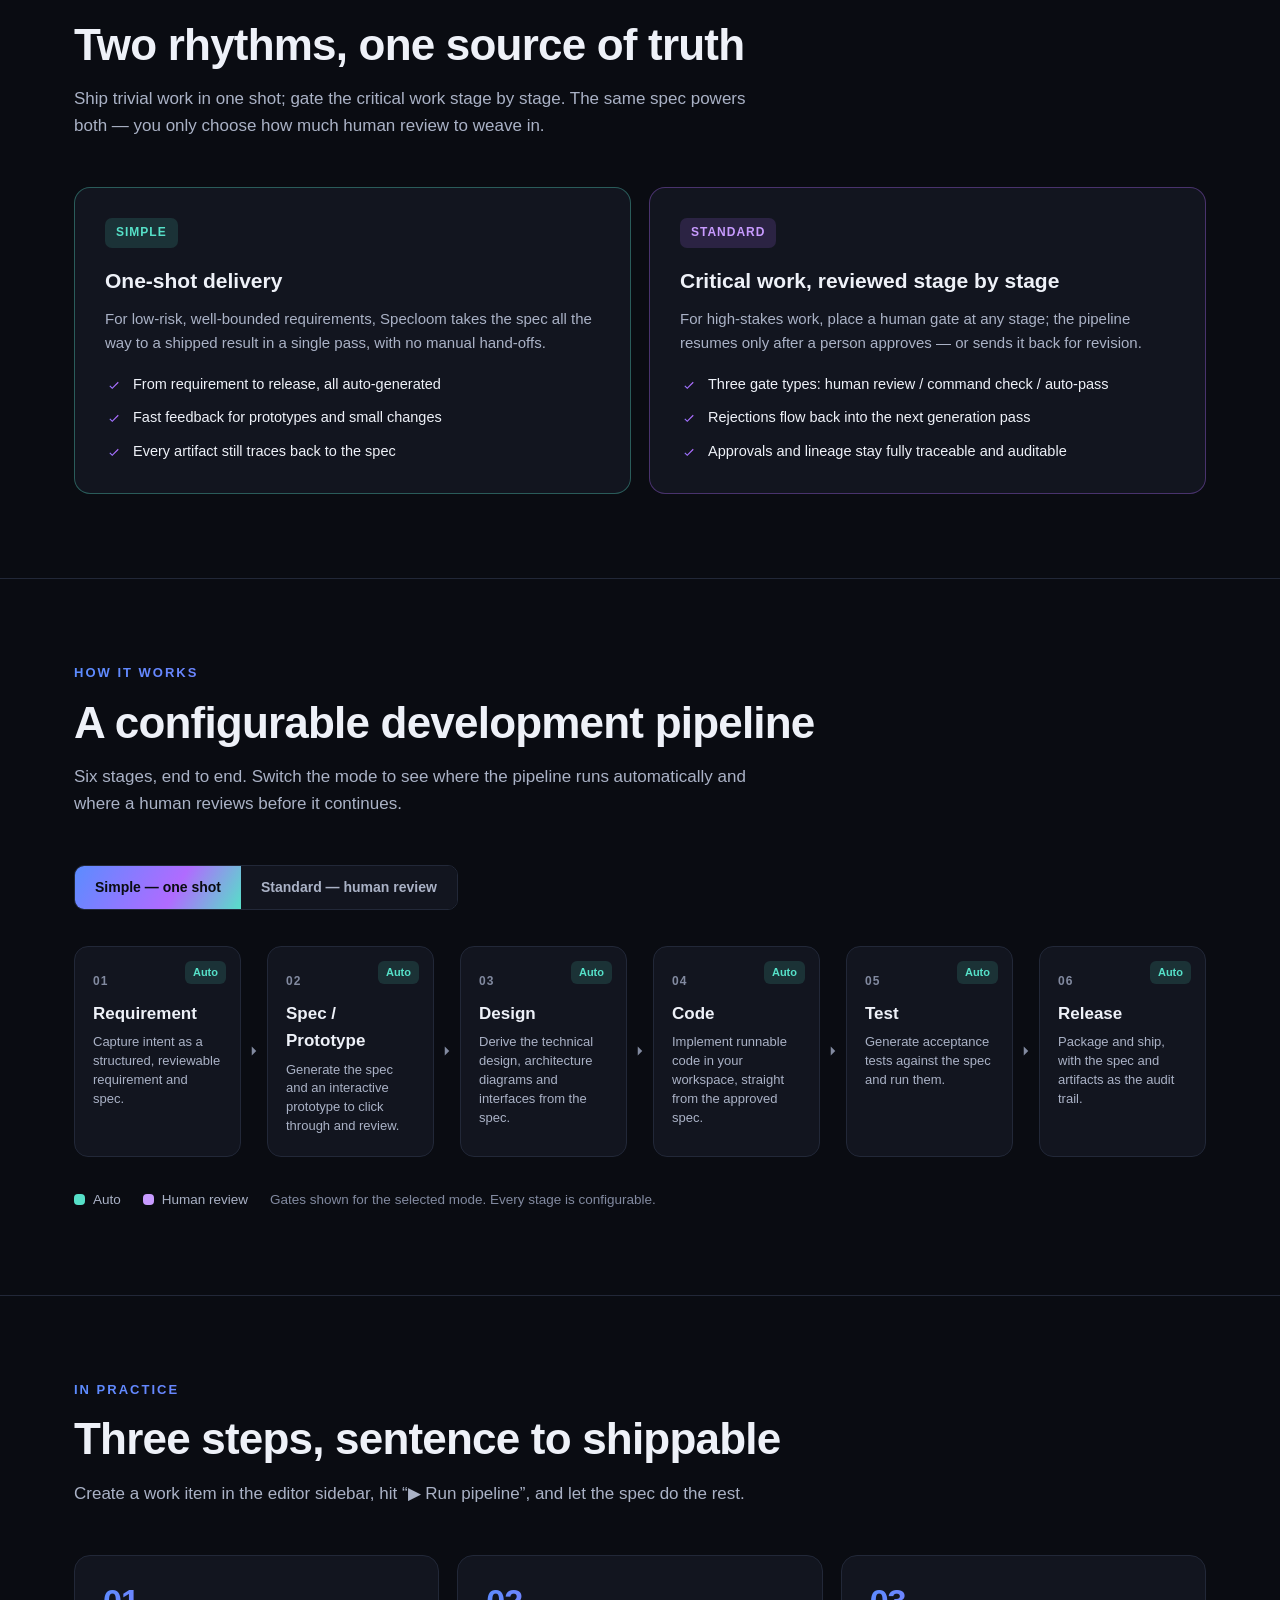
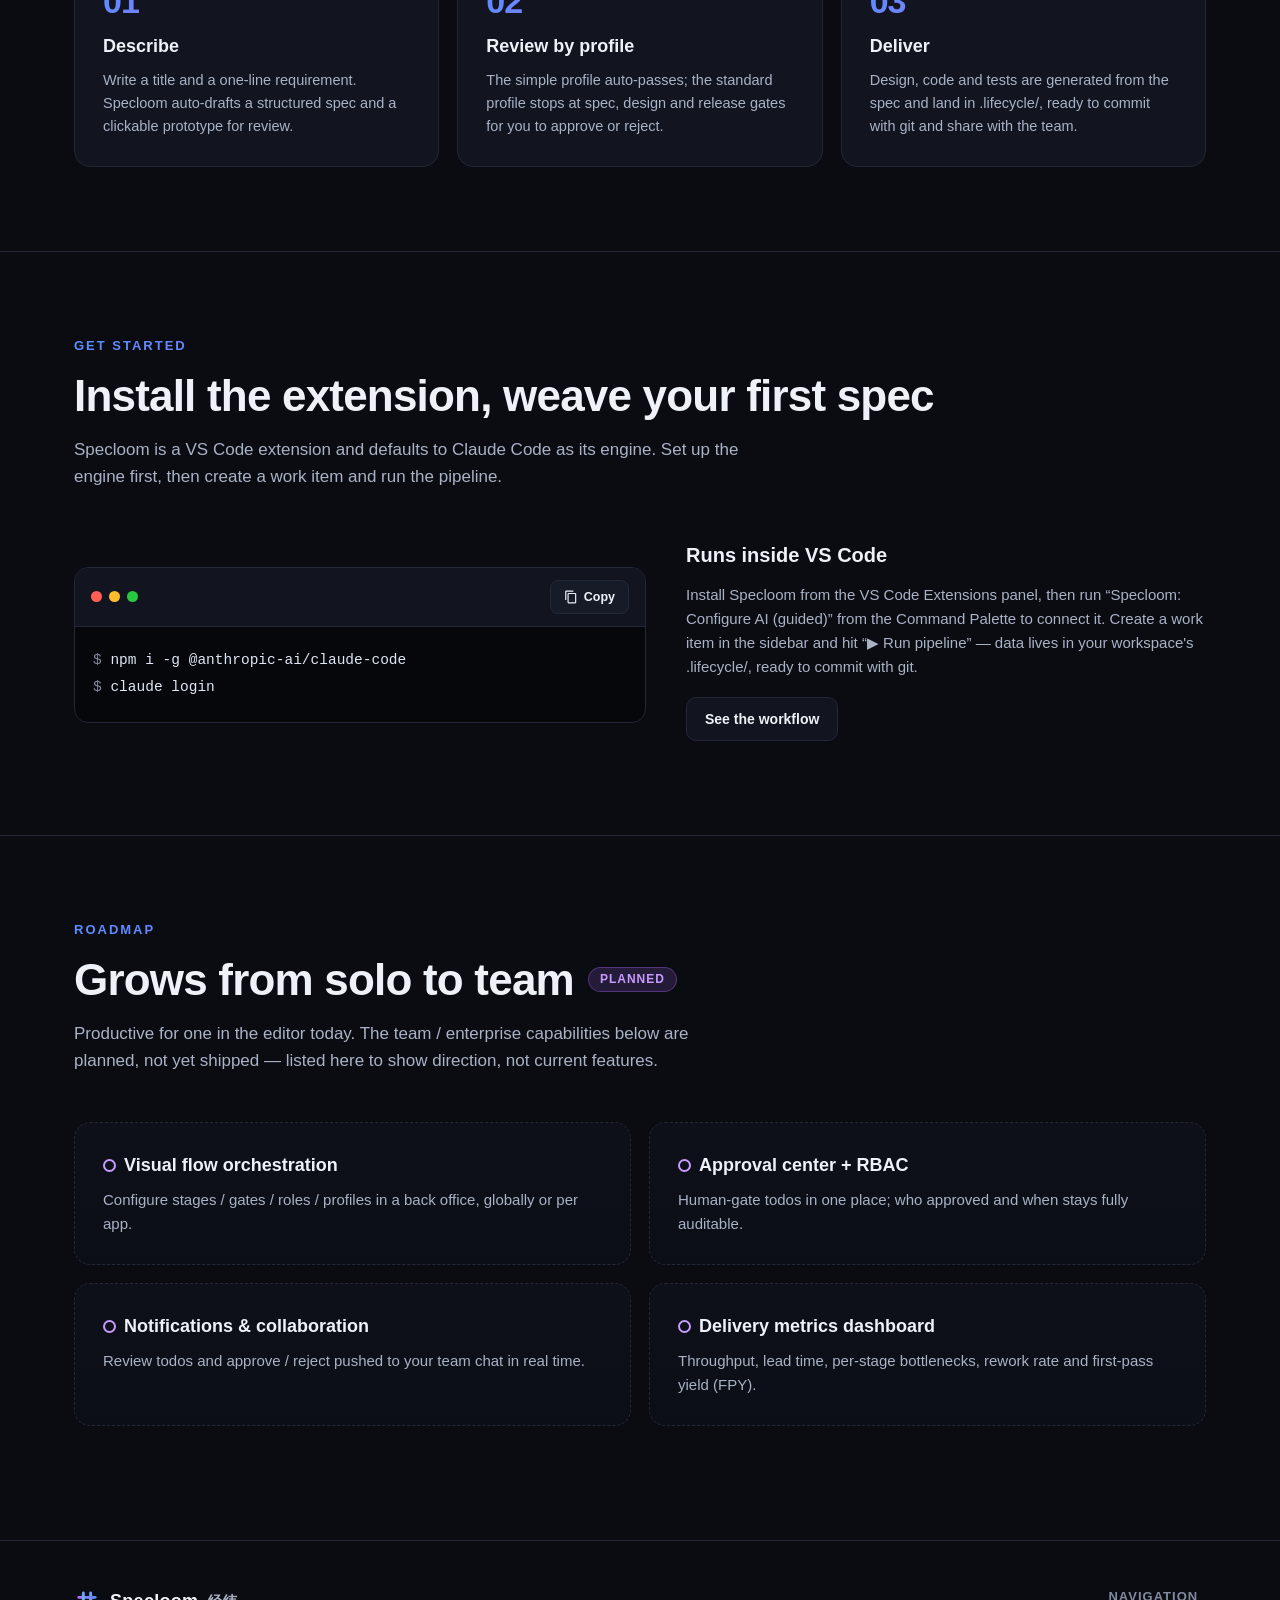
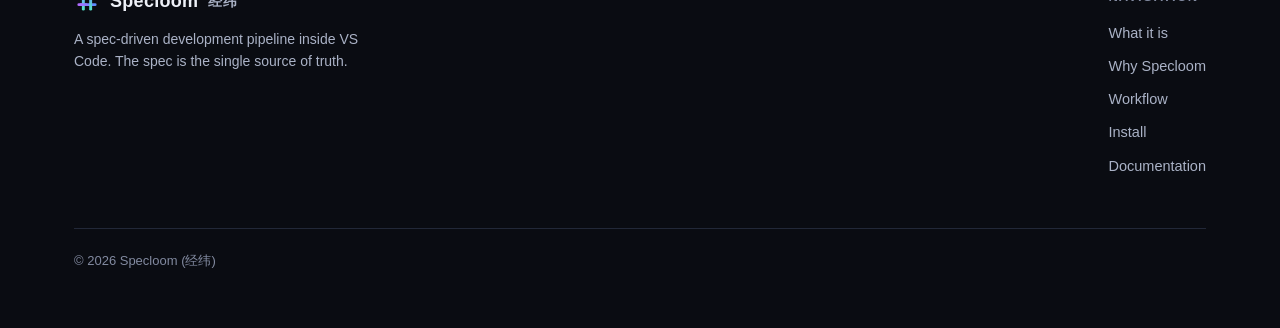
==== commit 24a789dd: "fix(flow): 校正流程图左右内容与术语，去冗余折线 - 左侧「规格草稿」→「约束/边界」：规格是 Specloom 生成的产物，不应出现在输入端 - 右侧统一文件名并补齐真实产物：protot" ====
--- a/index.html
+++ b/index.html
@@ -107,11 +107,6 @@
               <linearGradient id="flowLine" x1="0" y1="0" x2="1" y2="0"><stop offset="0" stop-color="#5b8cff"/><stop offset="1" stop-color="#56e0c8"/></linearGradient>
               <marker id="flowArrow" markerWidth="7" markerHeight="7" refX="5" refY="3.2" orient="auto"><path d="M0 0L6 3.2L0 6.4Z" fill="#56e0c8"/></marker>
             </defs>
-            <path class="dep" d="M104 122 H150 V176 H188"/>
-            <path class="dep" d="M104 252 H150 V176"/>
-            <path class="dep" d="M104 252 H168 V314 H188"/>
-            <path class="dep" d="M104 382 H168 V314"/>
-            <path class="dep" d="M104 122 V196 H40"/>
             <path class="flow" stroke="url(#flowLine)" d="M250 150 C360 180 380 250 470 300"/>
             <path class="flow" stroke="url(#flowLine)" d="M316 300 C380 300 410 300 470 300" style="animation-delay:.3s"/>
             <path class="flow" stroke="url(#flowLine)" d="M250 382 C360 360 380 350 470 320" style="animation-delay:.6s"/>
@@ -123,7 +118,7 @@
           <div class="node req" id="r1"><span class="rdot" aria-hidden="true"></span><span data-i18n="flow.req.r1">Idea</span></div>
           <div class="node req" id="r2"><span class="rdot" aria-hidden="true"></span><span data-i18n="flow.req.r2">One-line need</span></div>
           <div class="node req" id="r3"><span class="rdot" aria-hidden="true"></span><span data-i18n="flow.req.r3">Clarification</span></div>
-          <div class="node req" id="r4"><span class="rdot" aria-hidden="true"></span><span data-i18n="flow.req.r4">Spec draft</span></div>
+          <div class="node req" id="r4"><span class="rdot" aria-hidden="true"></span><span data-i18n="flow.req.r4">Constraints</span></div>
           <div class="node req" id="r5"><span class="rdot" aria-hidden="true"></span><span data-i18n="flow.req.r5">Acceptance</span></div>
 
           <div class="scene" aria-hidden="true">
@@ -141,11 +136,11 @@
           </div>
 
           <div class="node asset" id="a1"><i class="tick" aria-hidden="true"></i><span class="x">spec.md</span><span class="nm" data-i18n="flow.asset.a1">Spec</span></div>
-          <div class="node asset" id="a2"><i class="tick" aria-hidden="true"></i><span class="x">prototype</span><span class="nm" data-i18n="flow.asset.a2">Prototype</span></div>
+          <div class="node asset" id="a2"><i class="tick" aria-hidden="true"></i><span class="x">prototype.html</span><span class="nm" data-i18n="flow.asset.a2">Prototype</span></div>
           <div class="node asset" id="a3"><i class="tick" aria-hidden="true"></i><span class="x">design.md</span><span class="nm" data-i18n="flow.asset.a3">Design</span></div>
-          <div class="node asset" id="a4"><i class="tick" aria-hidden="true"></i><span class="x">src / code</span><span class="nm" data-i18n="flow.asset.a4">Code</span></div>
-          <div class="node asset" id="a5"><i class="tick" aria-hidden="true"></i><span class="x">tests</span><span class="nm" data-i18n="flow.asset.a5">Tests</span></div>
-          <div class="node asset" id="a6"><i class="tick" aria-hidden="true"></i><span class="x">release</span><span class="nm" data-i18n="flow.asset.a6">Release</span></div>
+          <div class="node asset" id="a4"><i class="tick" aria-hidden="true"></i><span class="x">code.md</span><span class="nm" data-i18n="flow.asset.a4">Code</span></div>
+          <div class="node asset" id="a5"><i class="tick" aria-hidden="true"></i><span class="x">tests.md</span><span class="nm" data-i18n="flow.asset.a5">Tests</span></div>
+          <div class="node asset" id="a6"><i class="tick" aria-hidden="true"></i><span class="x">trace.md</span><span class="nm" data-i18n="flow.asset.a6">Trace</span></div>
 
           <div class="lbl" id="lL" data-i18n="flow.reqLabel">Requirements &amp; ideas</div>
           <div class="lbl" id="lR" data-i18n="flow.assetLabel">Deliverables</div>
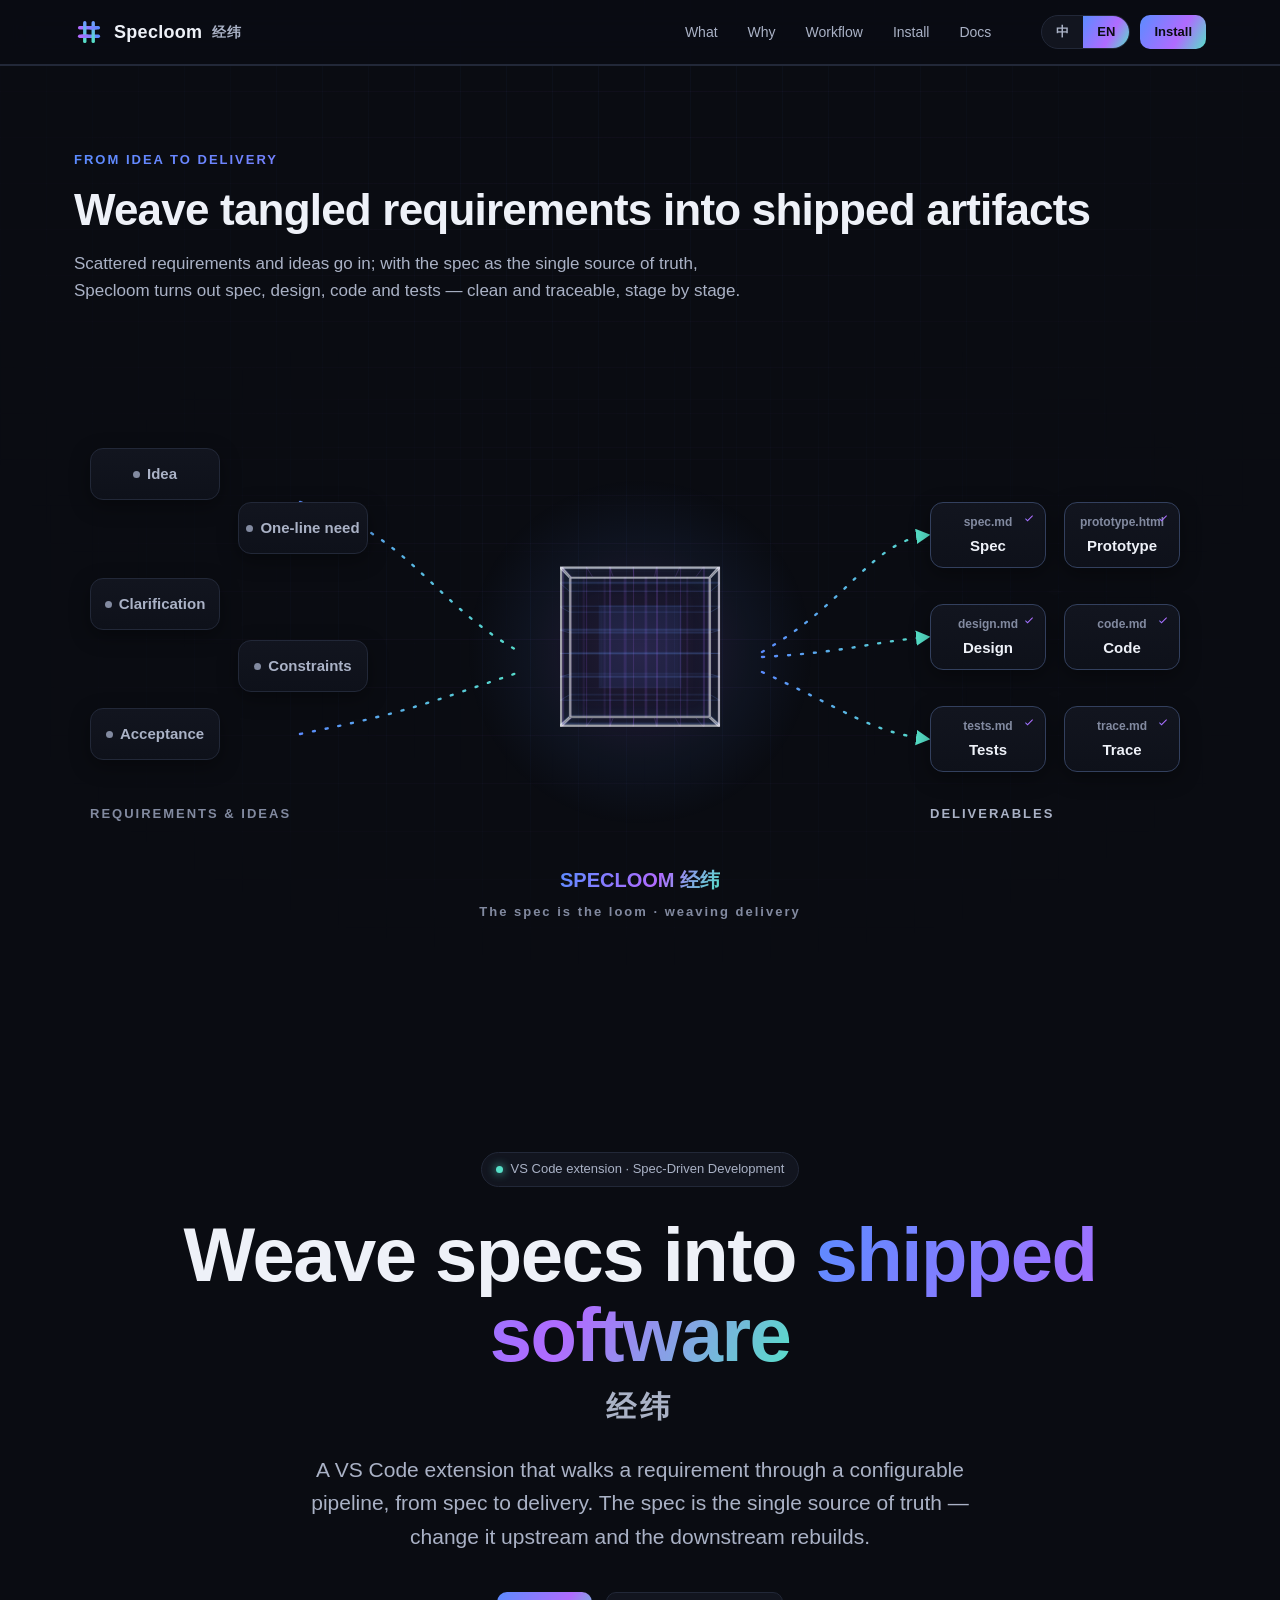
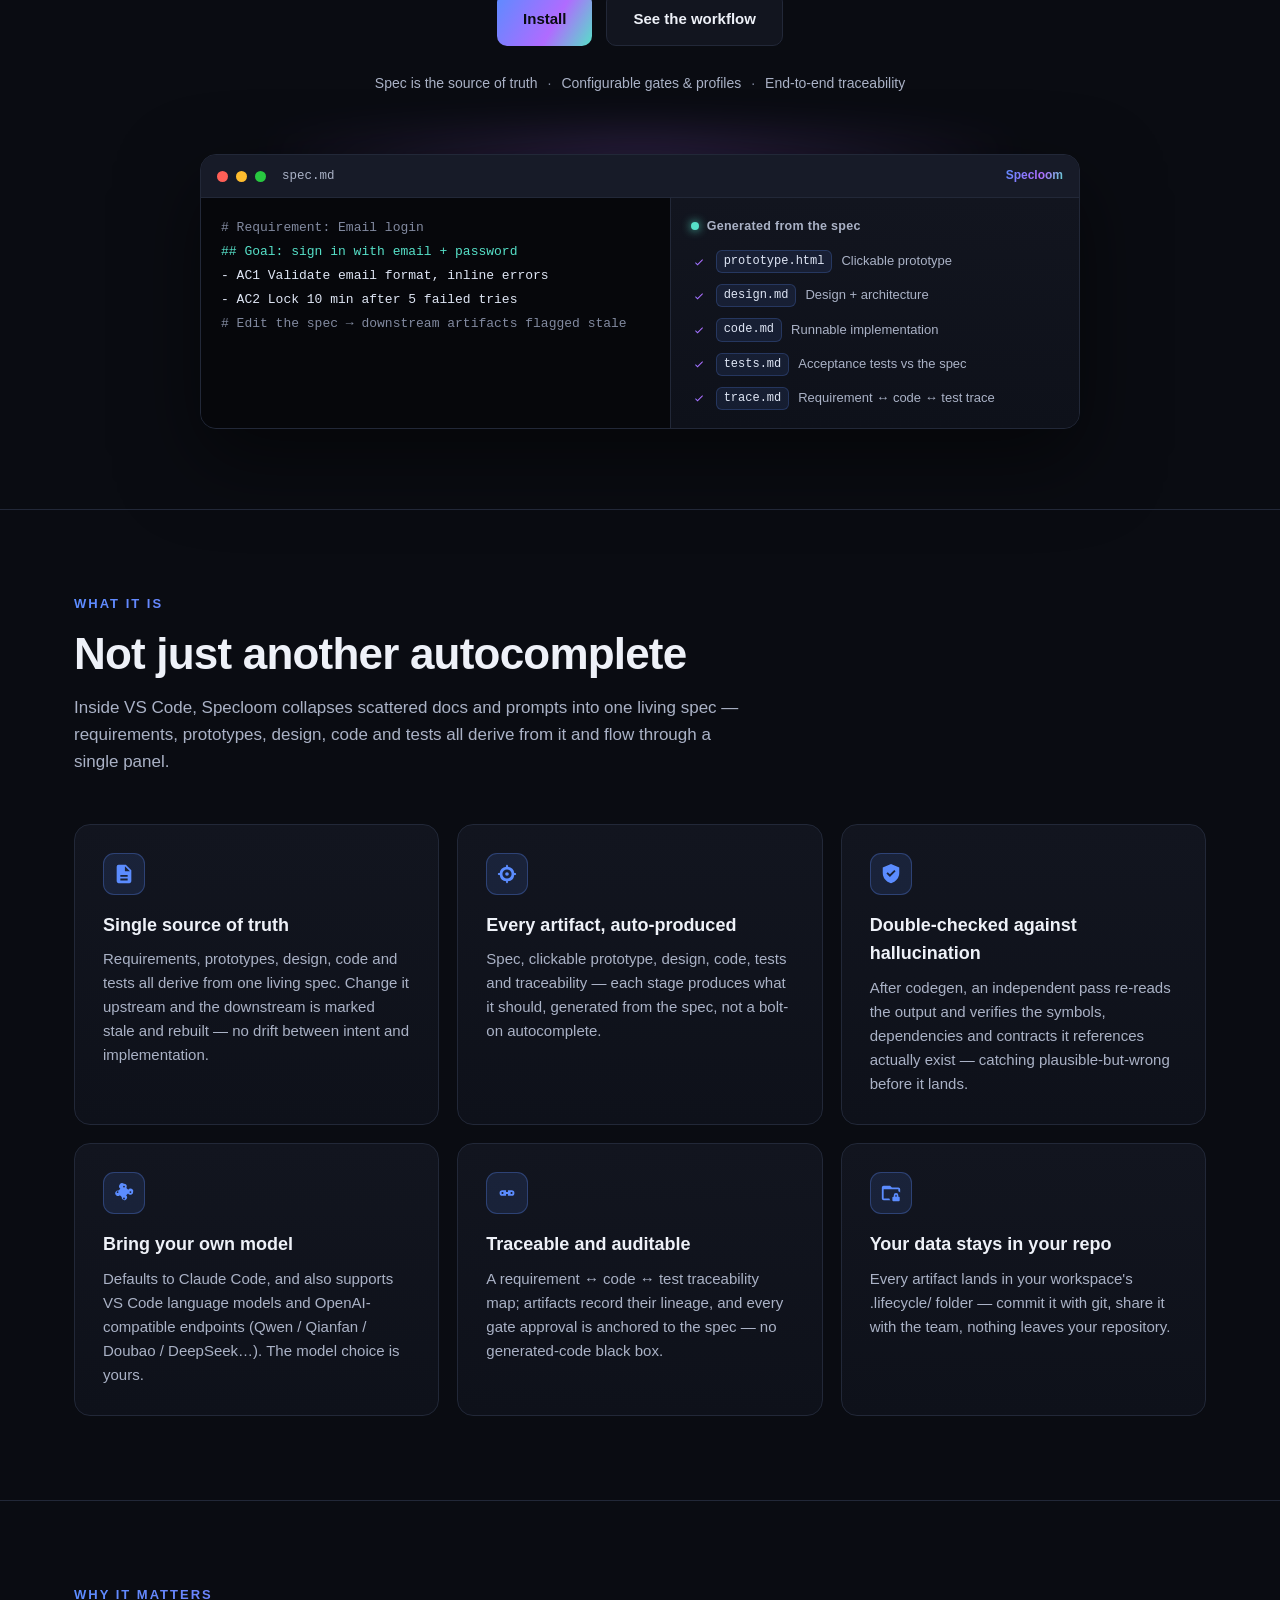
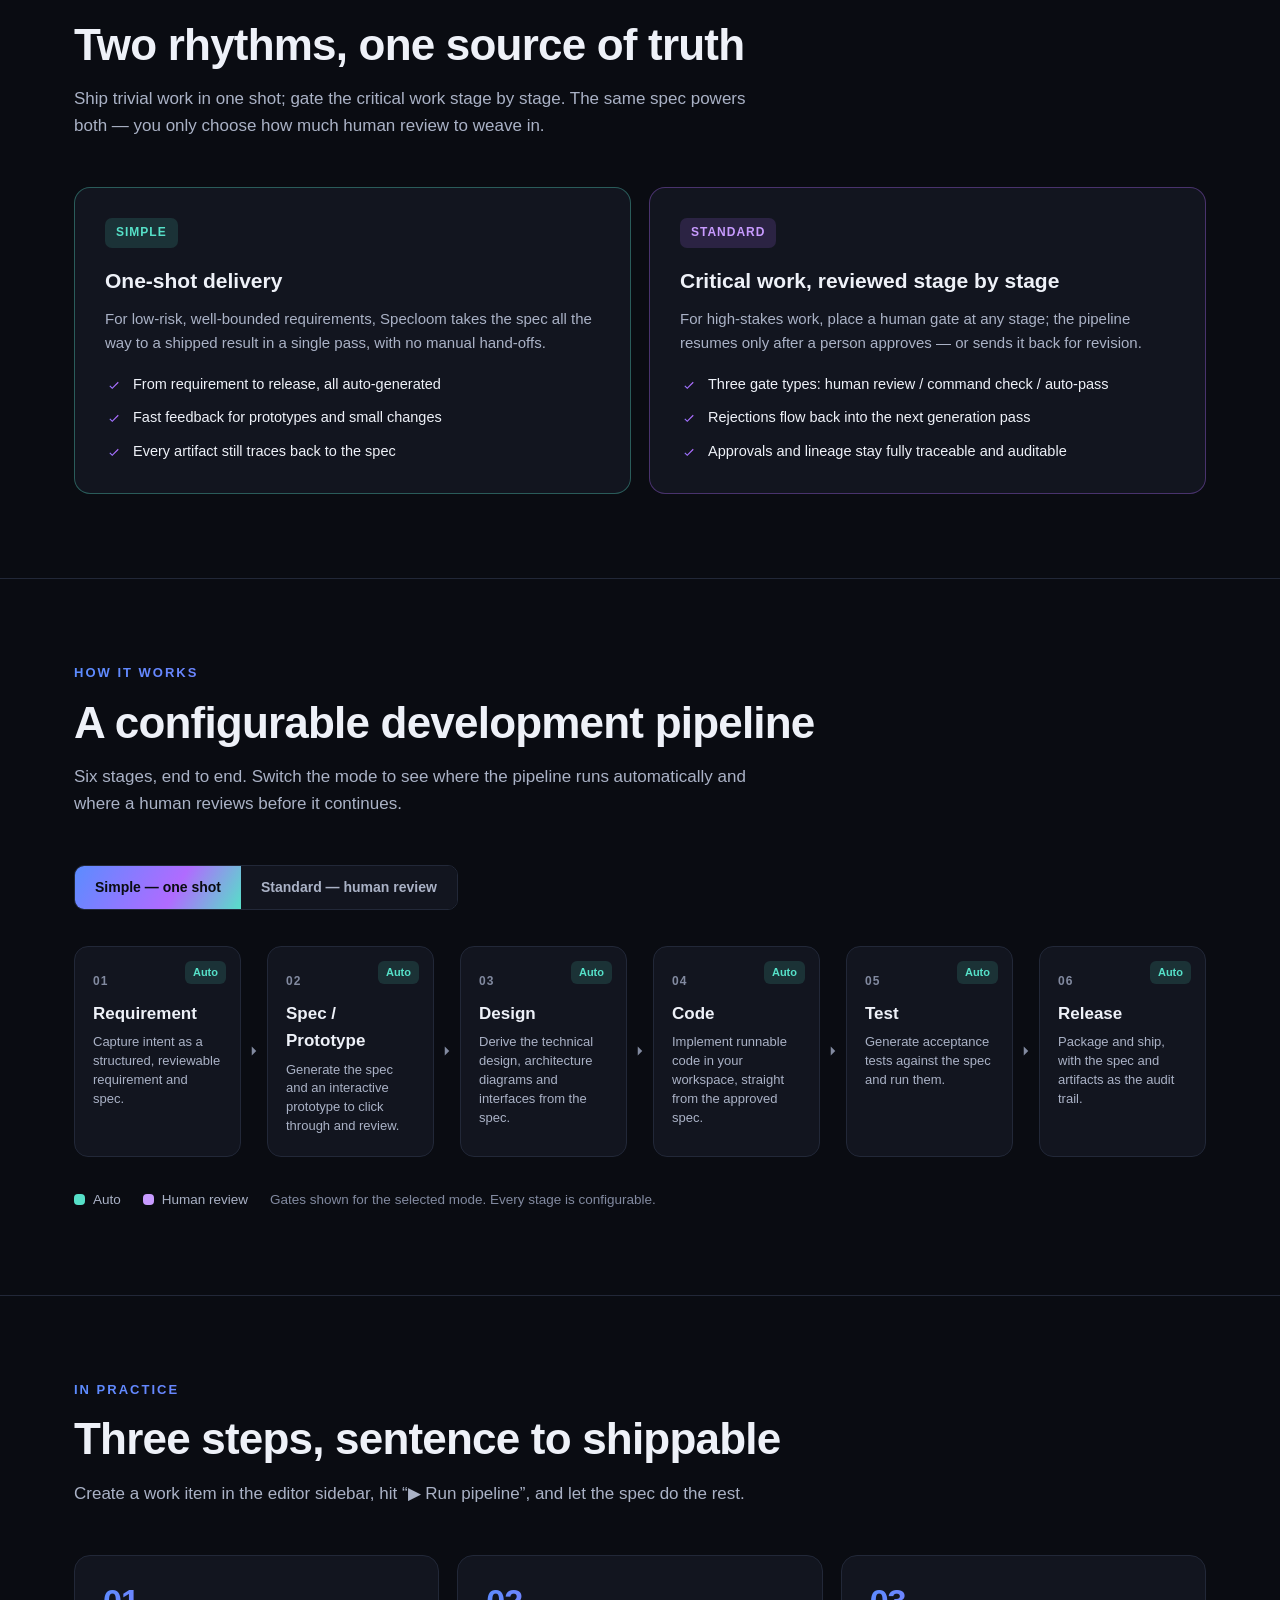
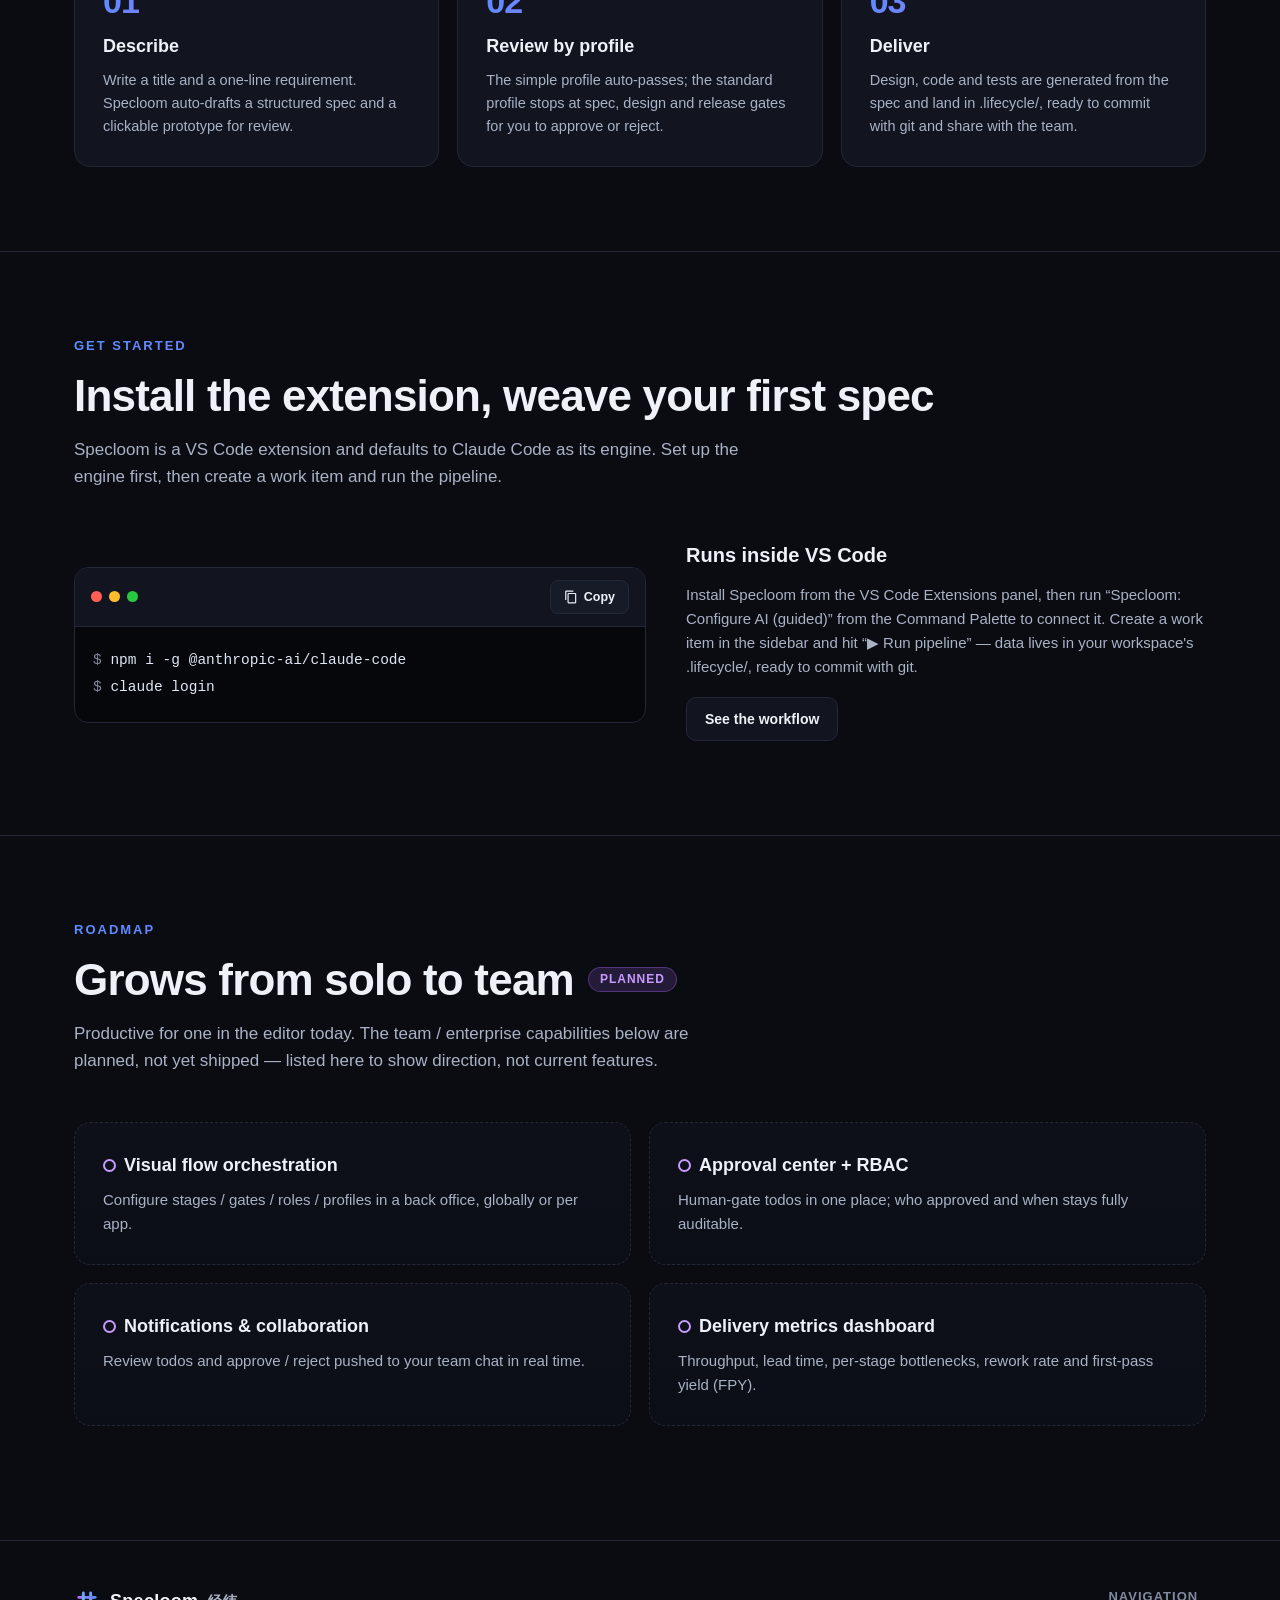
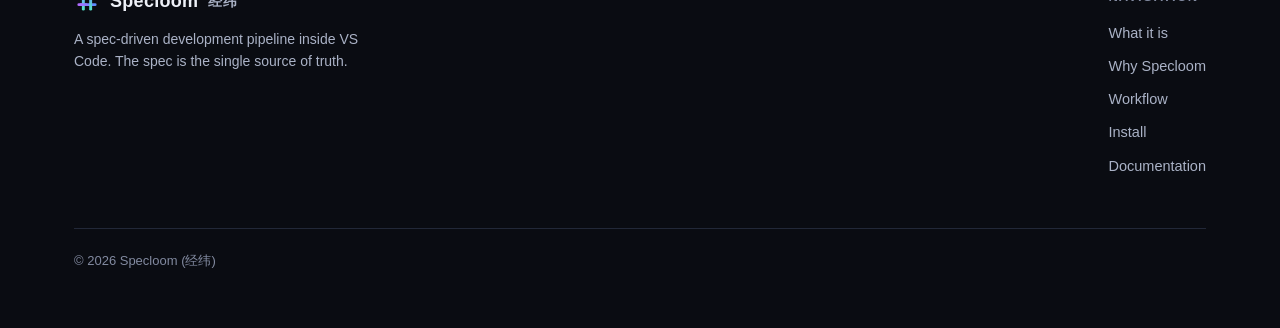
==== commit f68e721e: "feat(flow): 立方体内核加入自动织布机动画 - 内核 6 面由实心亮块改为通透玻璃箱（线框风格，与外立方体一致） - 前/后面嵌入织布机：竖直经线（warp）+ 来回穿梭的纬线梭子（weft" ====
--- a/index.html
+++ b/index.html
@@ -128,7 +128,8 @@
               <div class="face f-rt"></div><div class="face f-lt"></div>
               <div class="face f-tp"></div><div class="face f-bm"></div>
               <div class="core">
-                <div class="cface c-fr"></div><div class="cface c-bk"></div>
+                <div class="cface c-fr"><div class="loom"><div class="loom-warp"></div><div class="loom-weave"></div><div class="loom-shuttle"></div></div></div>
+                <div class="cface c-bk"><div class="loom"><div class="loom-warp"></div><div class="loom-weave"></div><div class="loom-shuttle"></div></div></div>
                 <div class="cface c-rt"></div><div class="cface c-lt"></div>
                 <div class="cface c-tp"></div><div class="cface c-bm"></div>
               </div>
--- a/styles.css
+++ b/styles.css
@@ -409,7 +409,14 @@
 .flowmap .f-rt{transform:rotateY(90deg) translateZ(75px)}.flowmap .f-lt{transform:rotateY(-90deg) translateZ(75px)}
 .flowmap .f-tp{transform:rotateX(90deg) translateZ(75px)}.flowmap .f-bm{transform:rotateX(-90deg) translateZ(75px)}
 .flowmap .core{position:absolute;left:35px;top:35px;width:80px;height:80px}
-.flowmap .cface{position:absolute;width:80px;height:80px;border:1px solid rgba(255,255,255,.28);background:linear-gradient(135deg,rgba(91,140,255,.5),rgba(86,224,200,.38))}
+.flowmap .cface{position:absolute;width:80px;height:80px;border:1px solid rgba(120,160,255,.32);background:rgba(91,140,255,.05);overflow:hidden}
+/* 内核：自动织布机（经线竖、纬线梭子穿梭、织物自下生长） */
+.flowmap .loom{position:absolute;inset:7px;overflow:hidden}
+.flowmap .loom-warp{position:absolute;inset:0;background:repeating-linear-gradient(90deg,rgba(109,155,255,.6) 0 1.3px,transparent 1.3px 11px)}
+.flowmap .loom-weave{position:absolute;left:0;right:0;bottom:0;height:8%;background:repeating-linear-gradient(0deg,rgba(176,107,255,.55) 0 1.3px,transparent 1.3px 8px);animation:fm-weave 3.6s ease-in-out infinite}
+.flowmap .loom-shuttle{position:absolute;left:0;width:30%;height:2px;bottom:8%;border-radius:2px;
+  background:linear-gradient(90deg,transparent,#56e0c8,transparent);box-shadow:0 0 6px rgba(86,224,200,.85);
+  animation:fm-shuttle 1s linear infinite alternate,fm-rise 3.6s ease-in-out infinite}
 .flowmap .c-fr{transform:translateZ(40px)}.flowmap .c-bk{transform:rotateY(180deg) translateZ(40px)}
 .flowmap .c-rt{transform:rotateY(90deg) translateZ(40px)}.flowmap .c-lt{transform:rotateY(-90deg) translateZ(40px)}
 .flowmap .c-tp{transform:rotateX(90deg) translateZ(40px)}.flowmap .c-bm{transform:rotateX(-90deg) translateZ(40px)}
@@ -423,6 +430,9 @@
 @keyframes fm-float{0%,100%{transform:translateY(0)}50%{transform:translateY(-7px)}}
 @keyframes fm-pulse{0%,100%{opacity:.4;transform:scale(1)}50%{opacity:.62;transform:scale(1.03)}}
 @keyframes fm-dash{to{stroke-dashoffset:-26}}
+@keyframes fm-weave{0%{height:8%}86%{height:90%}100%{height:8%}}
+@keyframes fm-rise{0%{bottom:8%}86%{bottom:90%}100%{bottom:8%}}
+@keyframes fm-shuttle{0%{transform:translateX(0)}100%{transform:translateX(233%)}}
 
 /* 等比缩放以适配窄屏（不溢出） */
 @media (max-width:1220px){.flowmap{transform:scale(.92)}.flowmap-wrap{height:570px}}
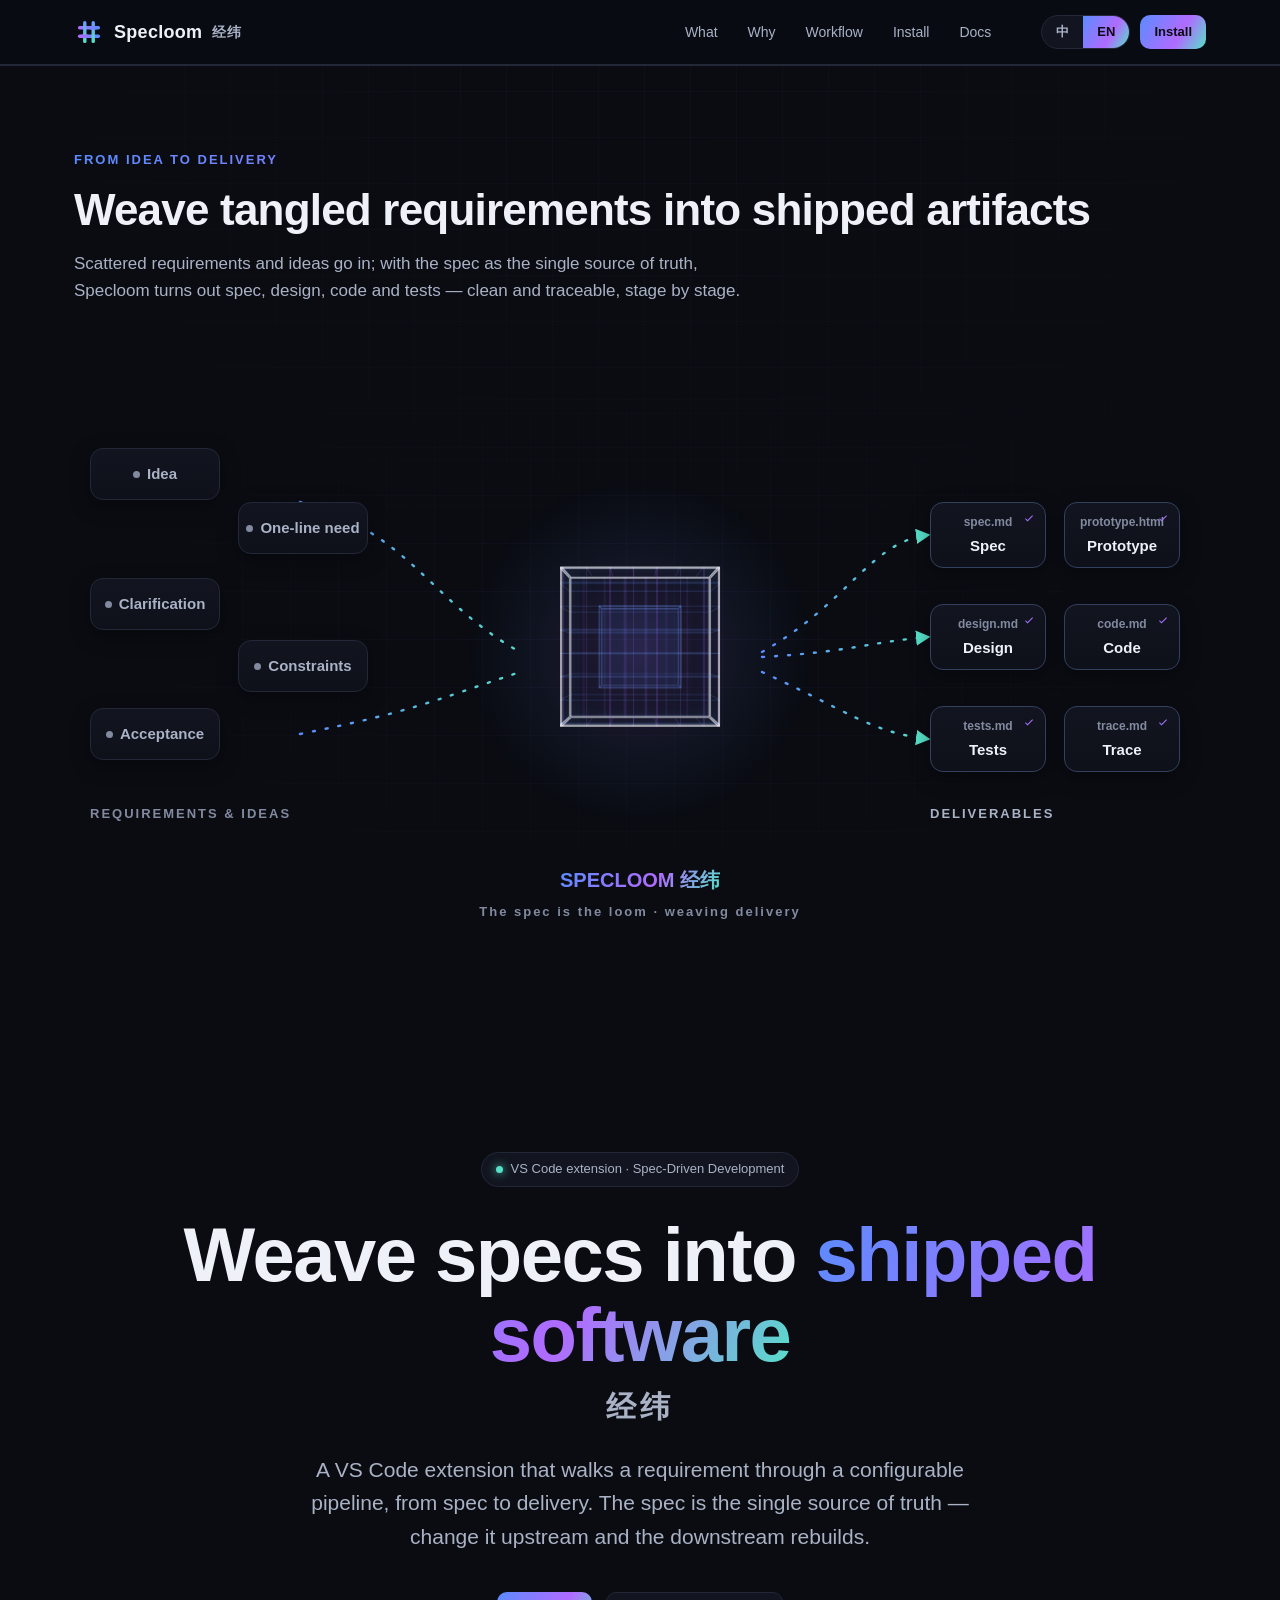
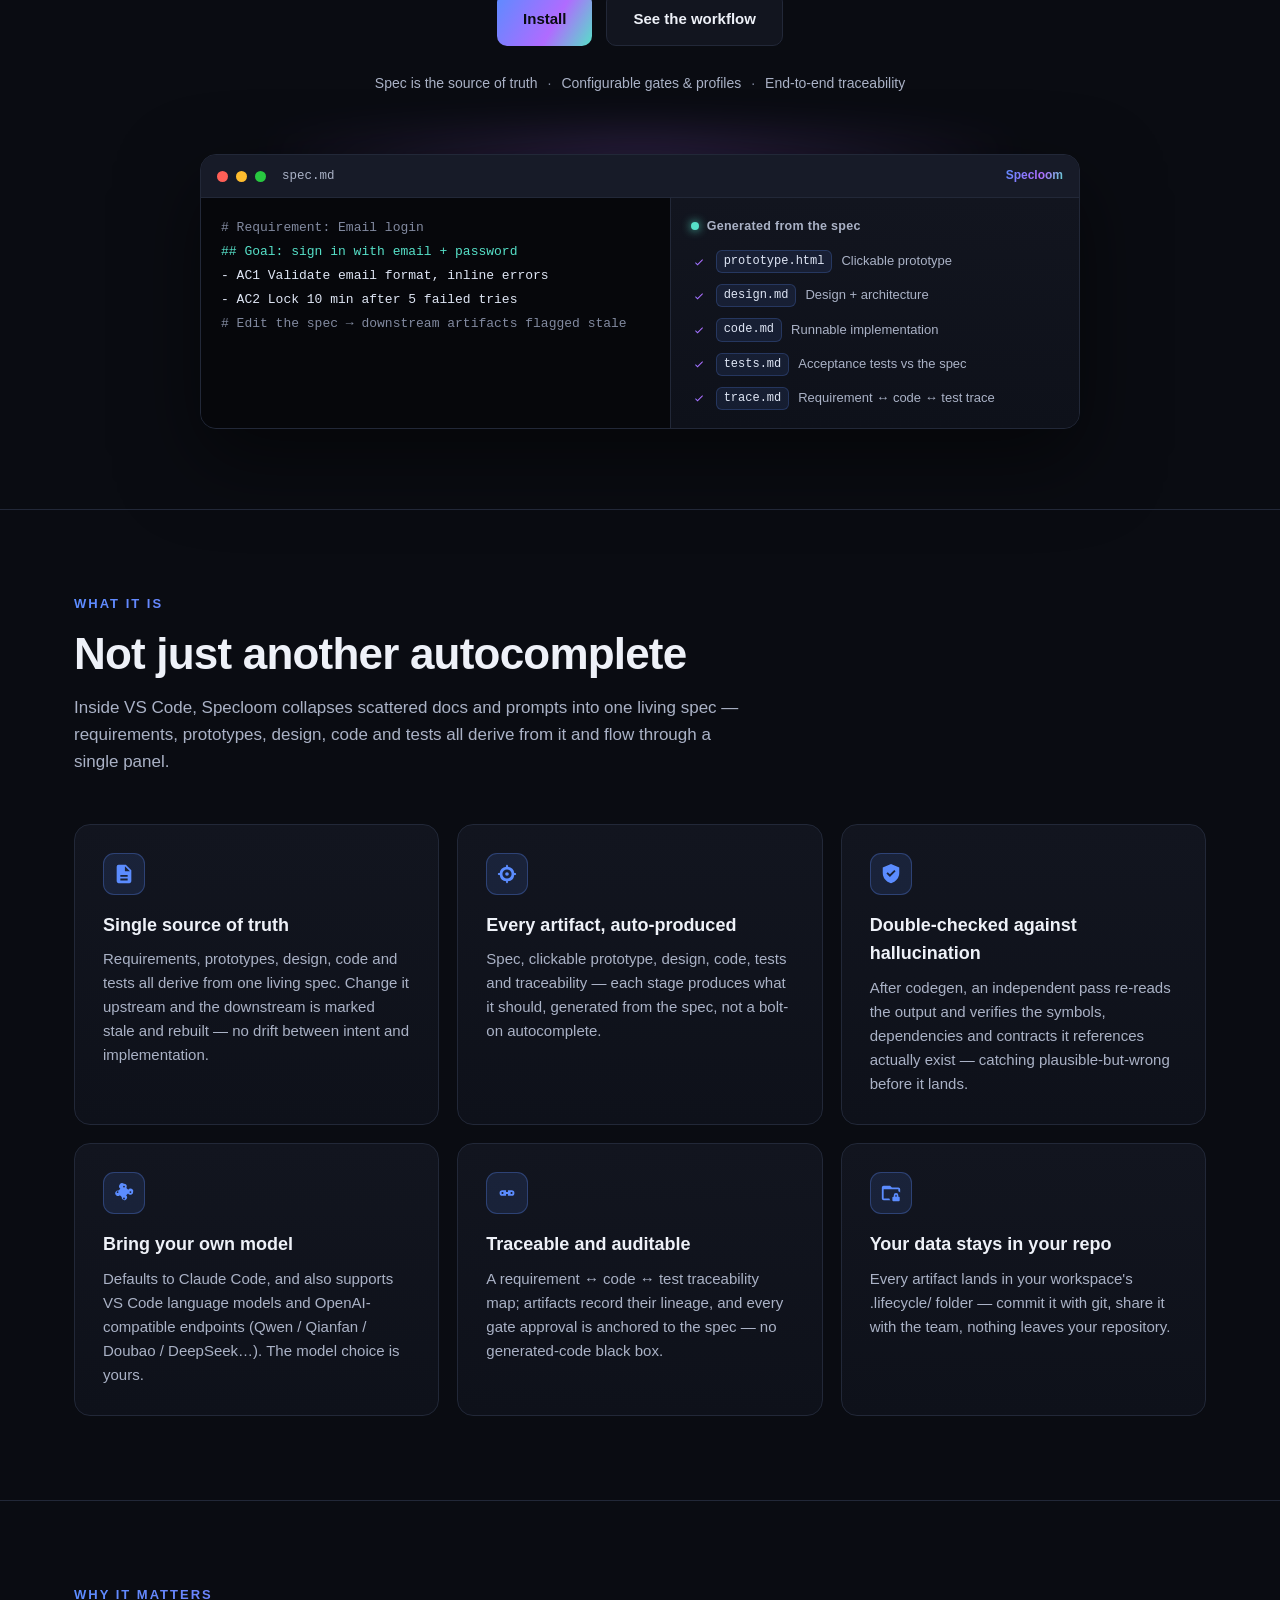
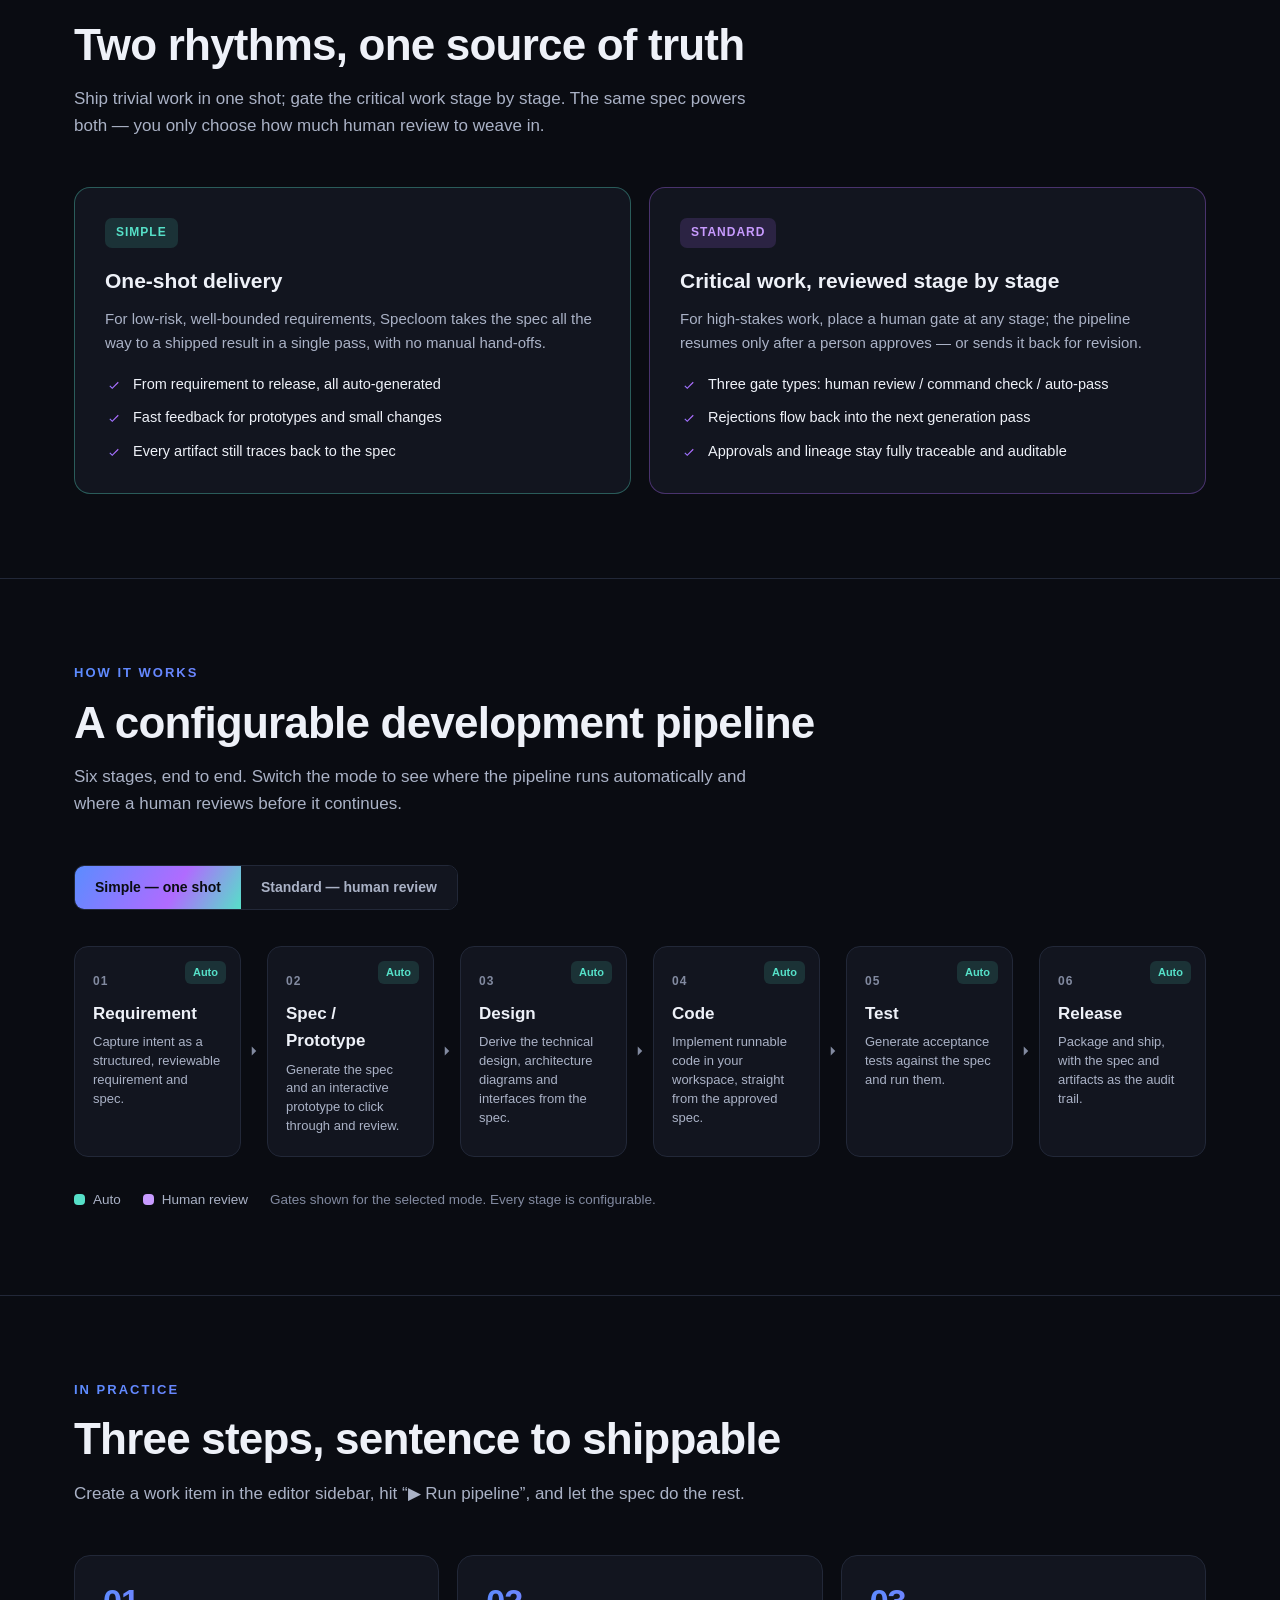
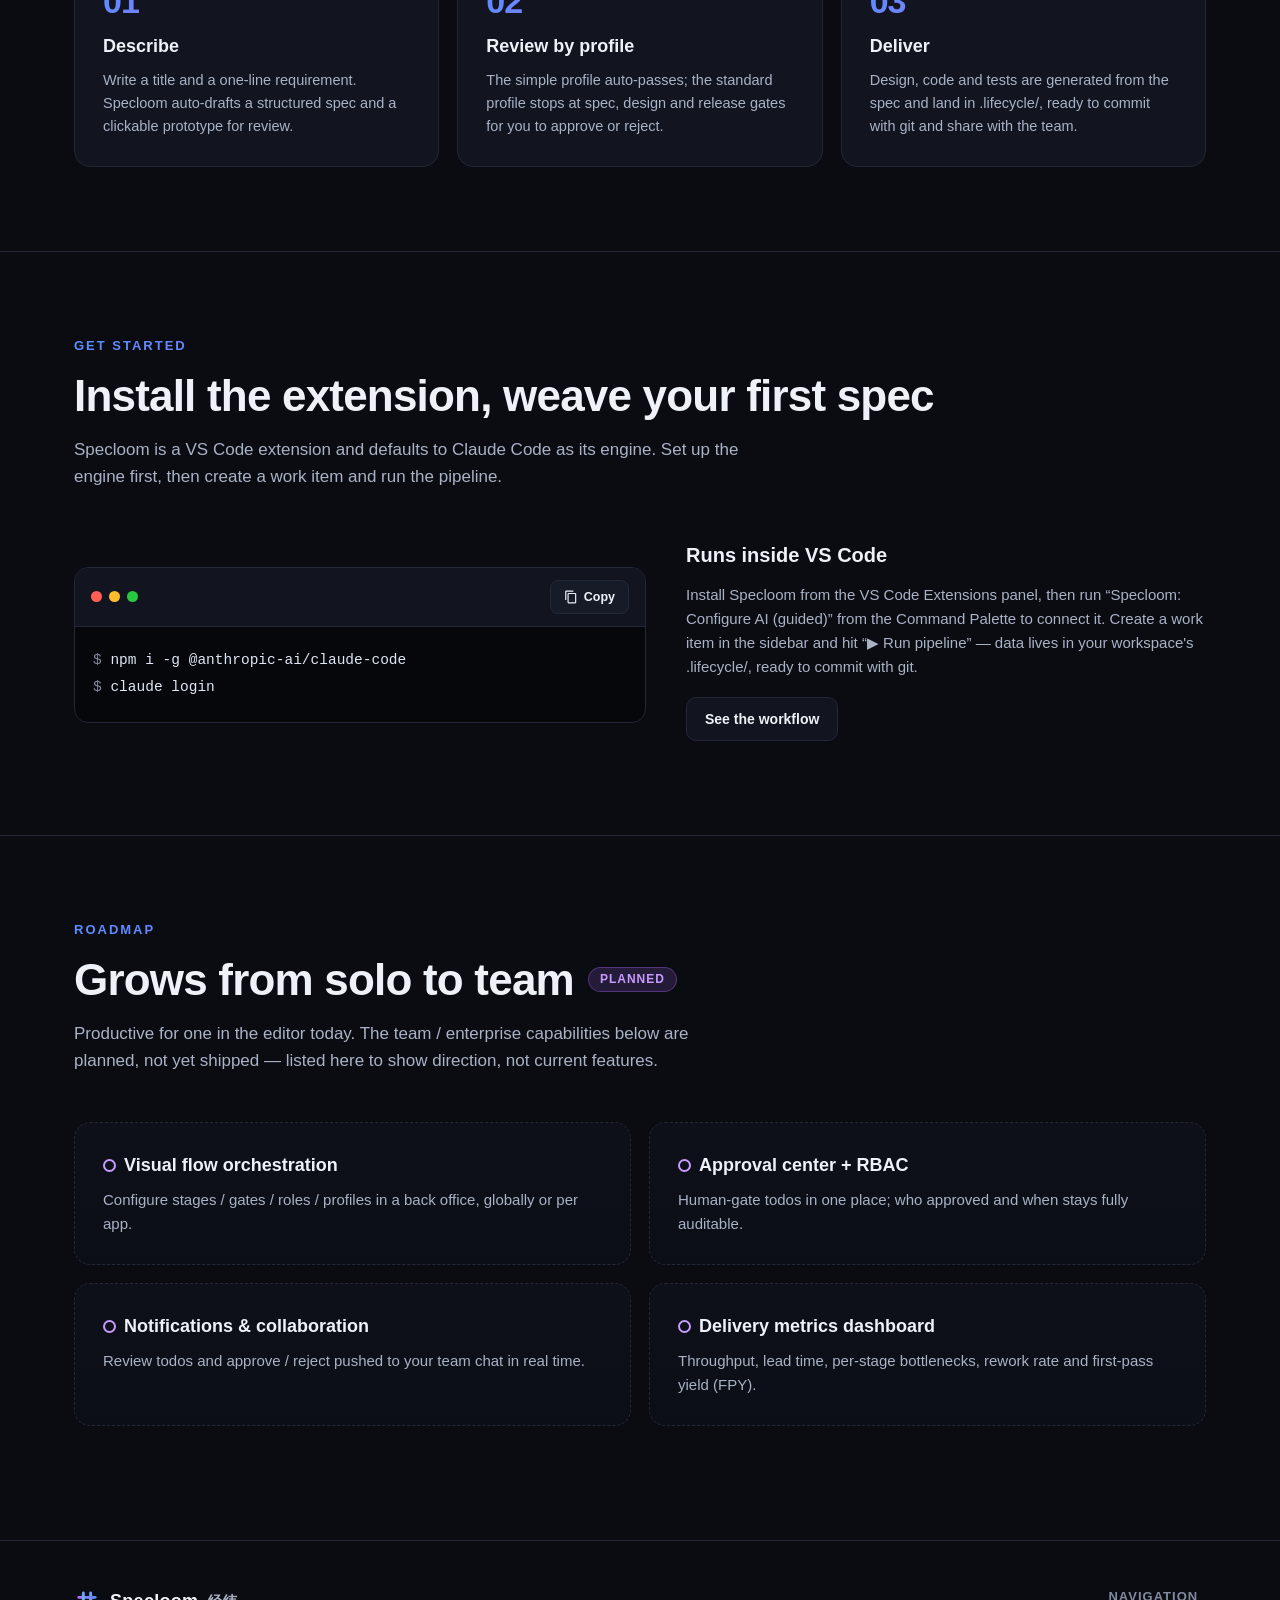
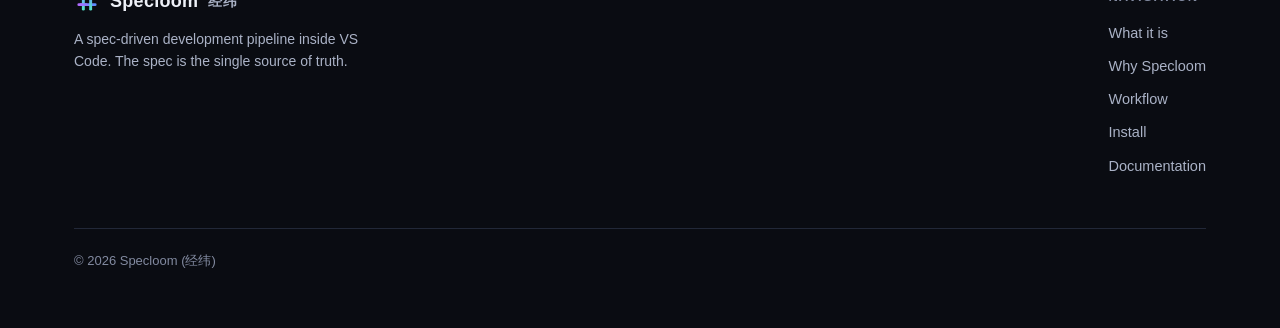
==== commit 51506ae5: "debug(flow): 暂关减弱动态对流程图的静止 + CSS 加版本号强制刷新 便于验证立方体内核织布机动画是否正常播放。  Co-Authored-By: Claude Opus 4.8 (1M" ====
--- a/index.html
+++ b/index.html
@@ -28,7 +28,7 @@
   <meta name="twitter:title" content="Specloom 经纬 · 规格驱动研发流水线" />
   <meta name="twitter:description" content="VS Code 里把需求逐阶段沉淀为规格、原型、方案、代码与测试，规格是唯一事实源。" />
 
-  <link rel="stylesheet" href="styles.css" />
+  <link rel="stylesheet" href="styles.css?v=20260612a" />
 </head>
 <body>
   <!-- 经纬编织背景纹理由 body::before 提供，纯装饰 -->
--- a/styles.css
+++ b/styles.css
@@ -440,7 +440,8 @@
 @media (max-width:820px){.flowmap{transform:scale(.62)}.flowmap-wrap{height:384px}}
 @media (max-width:600px){.flowmap{transform:scale(.46)}.flowmap-wrap{height:285px}}
 @media (max-width:430px){.flowmap{transform:scale(.33)}.flowmap-wrap{height:205px}}
-@media (prefers-reduced-motion:reduce){.flowmap *{animation:none!important}}
+/* 临时：暂不对流程图动画做减弱动态静止，便于验证织布机效果 */
+/* @media (prefers-reduced-motion:reduce){.flowmap *{animation:none!important}} */
 
 /* 尊重「减少动态效果」偏好 */
 @media (prefers-reduced-motion:reduce){
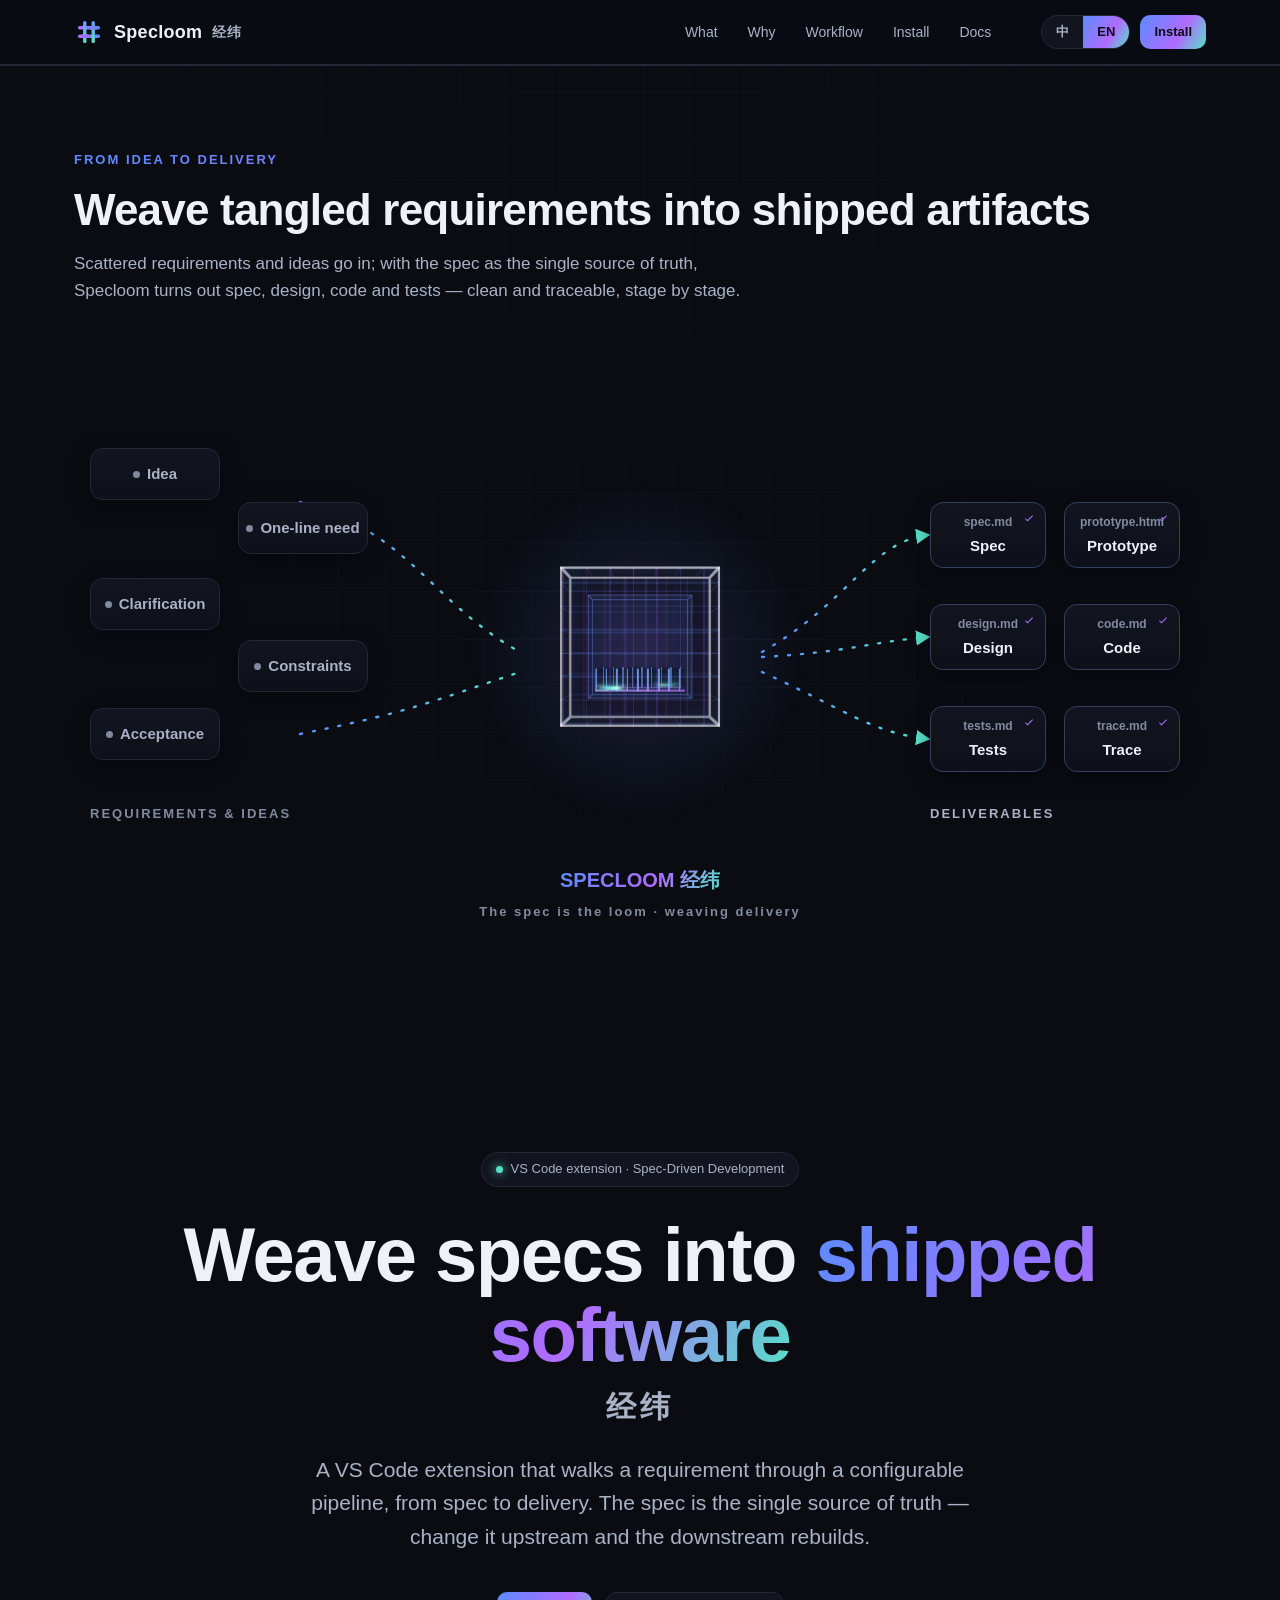
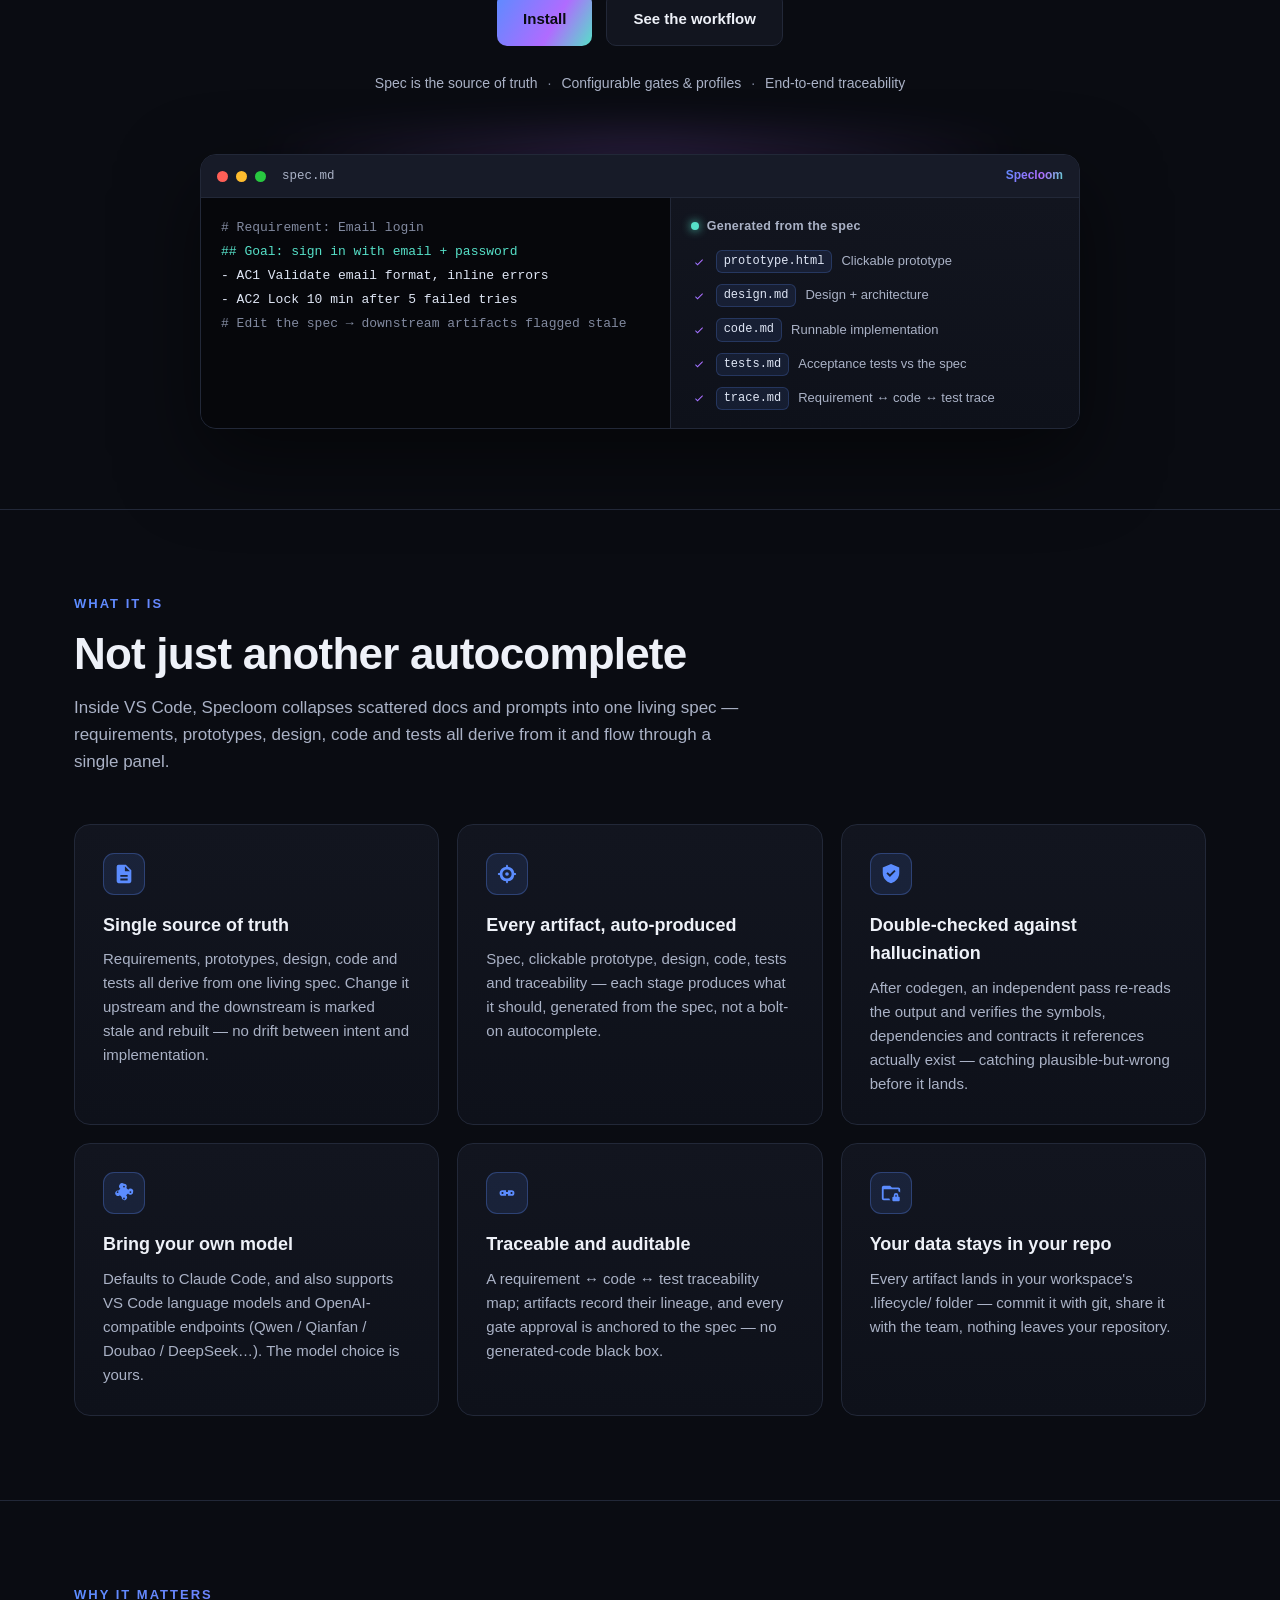
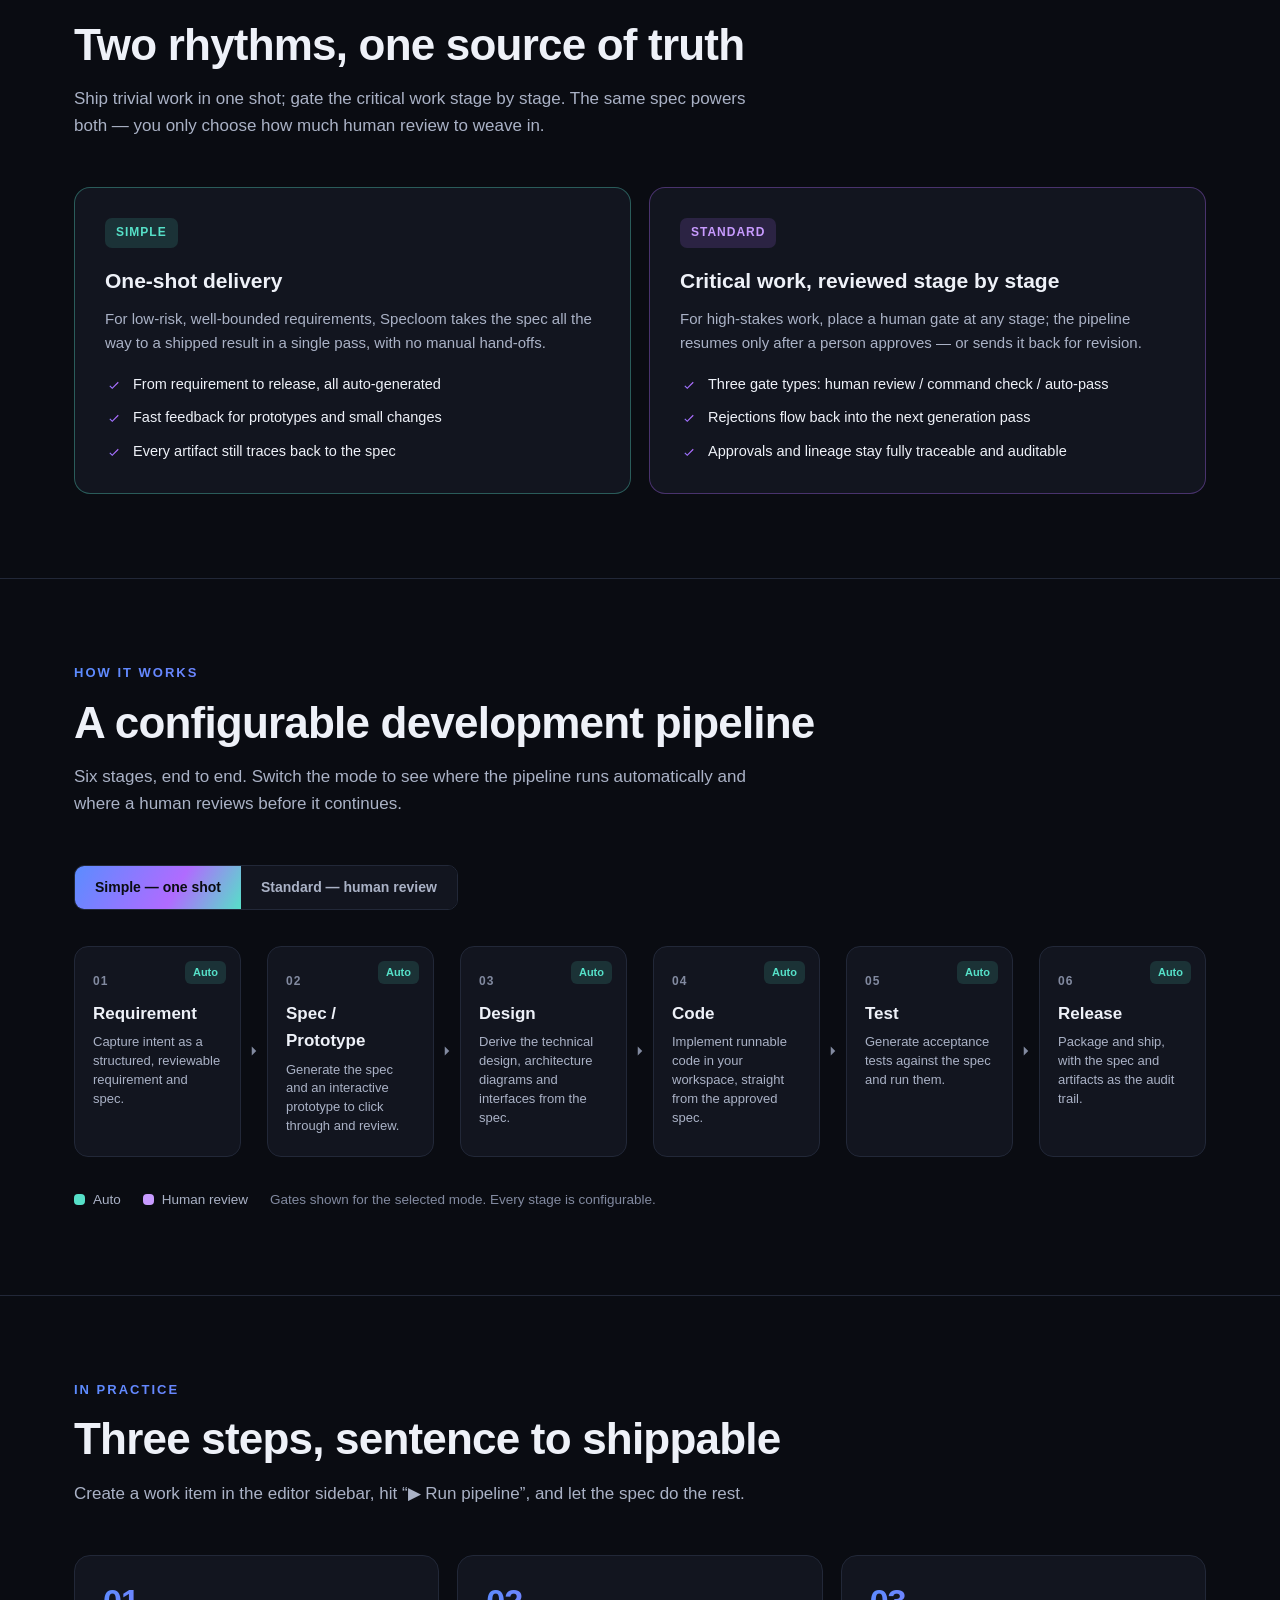
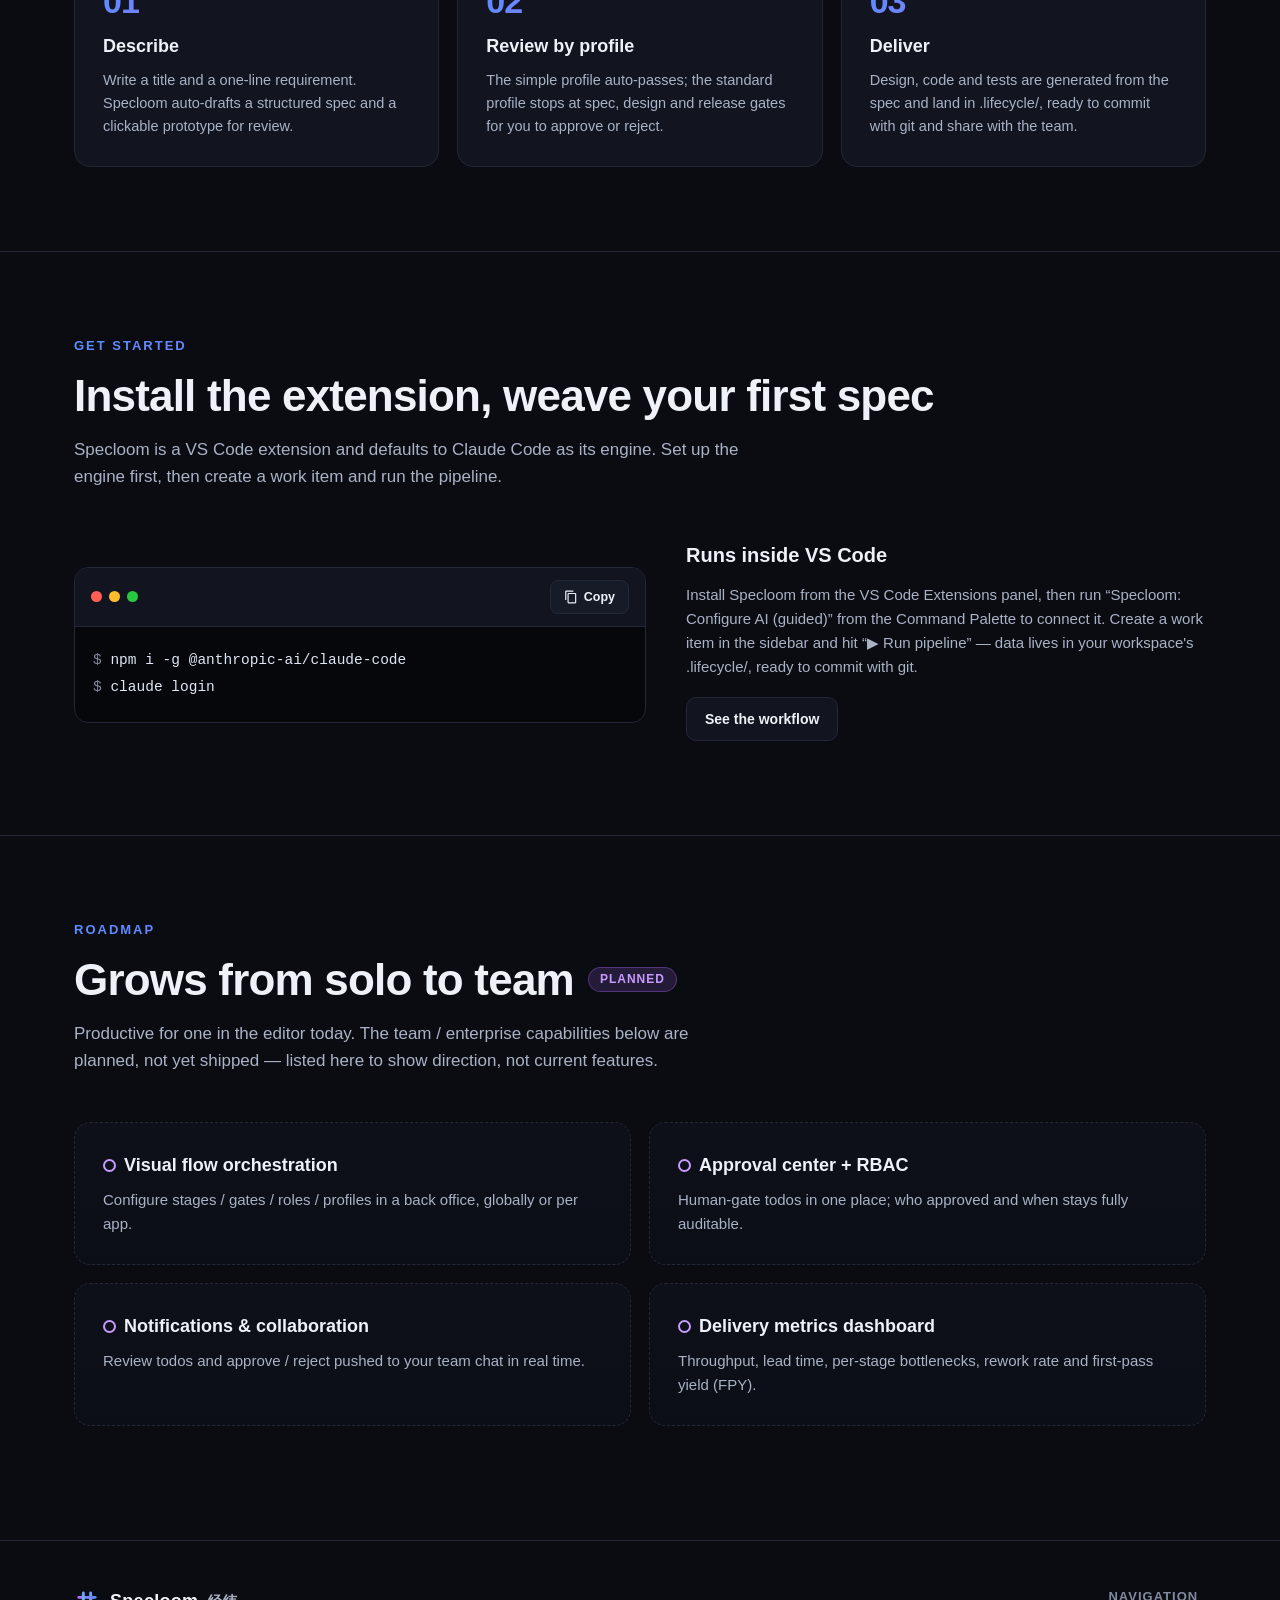
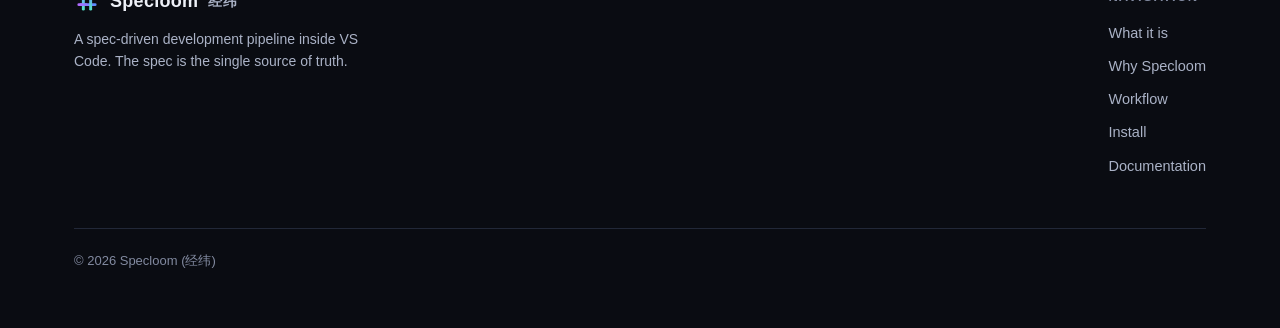
==== commit 569e9665: "feat(flow): 织布机大幅增强可见度——内核反向自转始终正对镜头 - 内核反向自转抵消外壳旋转，织机面始终朝向观看者 - 内核 80→100px，经线加粗加亮、梭子加粗发光、织物提不透明度 -" ====
--- a/index.html
+++ b/index.html
@@ -28,7 +28,7 @@
   <meta name="twitter:title" content="Specloom 经纬 · 规格驱动研发流水线" />
   <meta name="twitter:description" content="VS Code 里把需求逐阶段沉淀为规格、原型、方案、代码与测试，规格是唯一事实源。" />
 
-  <link rel="stylesheet" href="styles.css?v=20260612a" />
+  <link rel="stylesheet" href="styles.css?v=20260612b" />
 </head>
 <body>
   <!-- 经纬编织背景纹理由 body::before 提供，纯装饰 -->
--- a/styles.css
+++ b/styles.css
@@ -408,18 +408,21 @@
 .flowmap .f-fr{transform:translateZ(75px)}.flowmap .f-bk{transform:rotateY(180deg) translateZ(75px)}
 .flowmap .f-rt{transform:rotateY(90deg) translateZ(75px)}.flowmap .f-lt{transform:rotateY(-90deg) translateZ(75px)}
 .flowmap .f-tp{transform:rotateX(90deg) translateZ(75px)}.flowmap .f-bm{transform:rotateX(-90deg) translateZ(75px)}
-.flowmap .core{position:absolute;left:35px;top:35px;width:80px;height:80px}
-.flowmap .cface{position:absolute;width:80px;height:80px;border:1px solid rgba(120,160,255,.32);background:rgba(91,140,255,.05);overflow:hidden}
+/* 内核：反向自转——外笼旋转，织机始终正对观看者，焦点定在织布上 */
+.flowmap .core{position:absolute;left:25px;top:25px;width:100px;height:100px;animation:fm-spin-rev 20s linear infinite}
+.flowmap .cface{position:absolute;width:100px;height:100px;border:1px solid rgba(120,160,255,.34);background:rgba(91,140,255,.05);overflow:hidden}
 /* 内核：自动织布机（经线竖、纬线梭子穿梭、织物自下生长） */
-.flowmap .loom{position:absolute;inset:7px;overflow:hidden}
-.flowmap .loom-warp{position:absolute;inset:0;background:repeating-linear-gradient(90deg,rgba(109,155,255,.6) 0 1.3px,transparent 1.3px 11px)}
-.flowmap .loom-weave{position:absolute;left:0;right:0;bottom:0;height:8%;background:repeating-linear-gradient(0deg,rgba(176,107,255,.55) 0 1.3px,transparent 1.3px 8px);animation:fm-weave 3.6s ease-in-out infinite}
-.flowmap .loom-shuttle{position:absolute;left:0;width:30%;height:2px;bottom:8%;border-radius:2px;
-  background:linear-gradient(90deg,transparent,#56e0c8,transparent);box-shadow:0 0 6px rgba(86,224,200,.85);
+.flowmap .loom{position:absolute;inset:6px;overflow:hidden;background:rgba(10,16,34,.35)}
+.flowmap .loom-warp{position:absolute;inset:0;background:repeating-linear-gradient(90deg,rgba(125,168,255,.85) 0 1.6px,transparent 1.6px 10px)}
+.flowmap .loom-weave{position:absolute;left:0;right:0;bottom:0;height:8%;
+  background:linear-gradient(115deg,transparent 28%,rgba(160,220,255,.22) 50%,transparent 72%),repeating-linear-gradient(0deg,rgba(184,124,255,.72) 0 1.5px,transparent 1.5px 7px);
+  box-shadow:0 -1px 6px rgba(176,107,255,.45);animation:fm-weave 3.6s ease-in-out infinite}
+.flowmap .loom-shuttle{position:absolute;left:0;width:34%;height:3px;bottom:8%;border-radius:3px;
+  background:linear-gradient(90deg,transparent,#6df0d6 45%,#adfff0,transparent);box-shadow:0 0 10px rgba(86,224,200,.95),0 0 3px rgba(173,255,240,.9);
   animation:fm-shuttle 1s linear infinite alternate,fm-rise 3.6s ease-in-out infinite}
-.flowmap .c-fr{transform:translateZ(40px)}.flowmap .c-bk{transform:rotateY(180deg) translateZ(40px)}
-.flowmap .c-rt{transform:rotateY(90deg) translateZ(40px)}.flowmap .c-lt{transform:rotateY(-90deg) translateZ(40px)}
-.flowmap .c-tp{transform:rotateX(90deg) translateZ(40px)}.flowmap .c-bm{transform:rotateX(-90deg) translateZ(40px)}
+.flowmap .c-fr{transform:translateZ(50px)}.flowmap .c-bk{transform:rotateY(180deg) translateZ(50px)}
+.flowmap .c-rt{transform:rotateY(90deg) translateZ(50px)}.flowmap .c-lt{transform:rotateY(-90deg) translateZ(50px)}
+.flowmap .c-tp{transform:rotateX(90deg) translateZ(50px)}.flowmap .c-bm{transform:rotateX(-90deg) translateZ(50px)}
 
 .flowmap .wires{position:absolute;inset:0;width:1180px;height:620px;pointer-events:none}
 .flowmap .dep{stroke:var(--line);stroke-width:2;fill:none}
@@ -427,6 +430,7 @@
 .flowmap .flow.r{animation-duration:1.25s}
 
 @keyframes fm-spin{from{transform:rotateX(-26deg) rotateY(0)}to{transform:rotateX(-26deg) rotateY(360deg)}}
+@keyframes fm-spin-rev{from{transform:rotateY(0)}to{transform:rotateY(-360deg)}}
 @keyframes fm-float{0%,100%{transform:translateY(0)}50%{transform:translateY(-7px)}}
 @keyframes fm-pulse{0%,100%{opacity:.4;transform:scale(1)}50%{opacity:.62;transform:scale(1.03)}}
 @keyframes fm-dash{to{stroke-dashoffset:-26}}
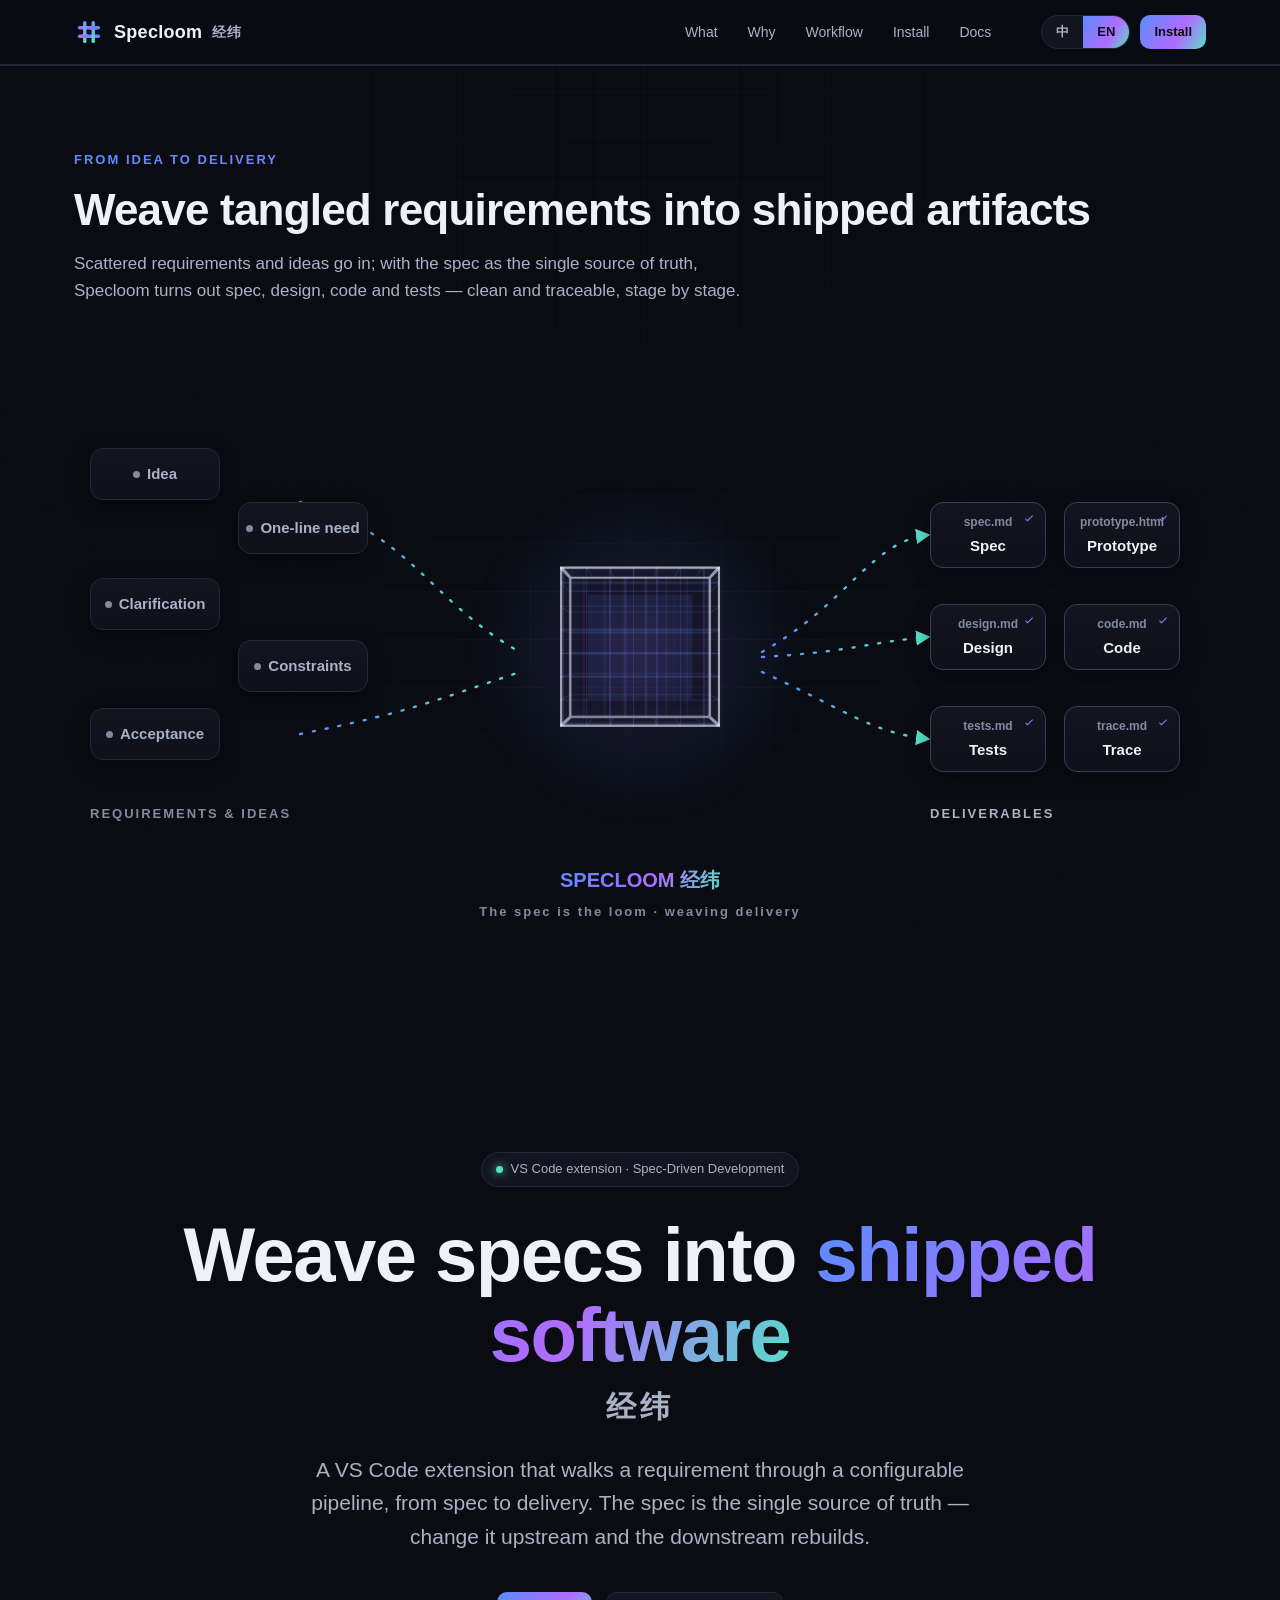
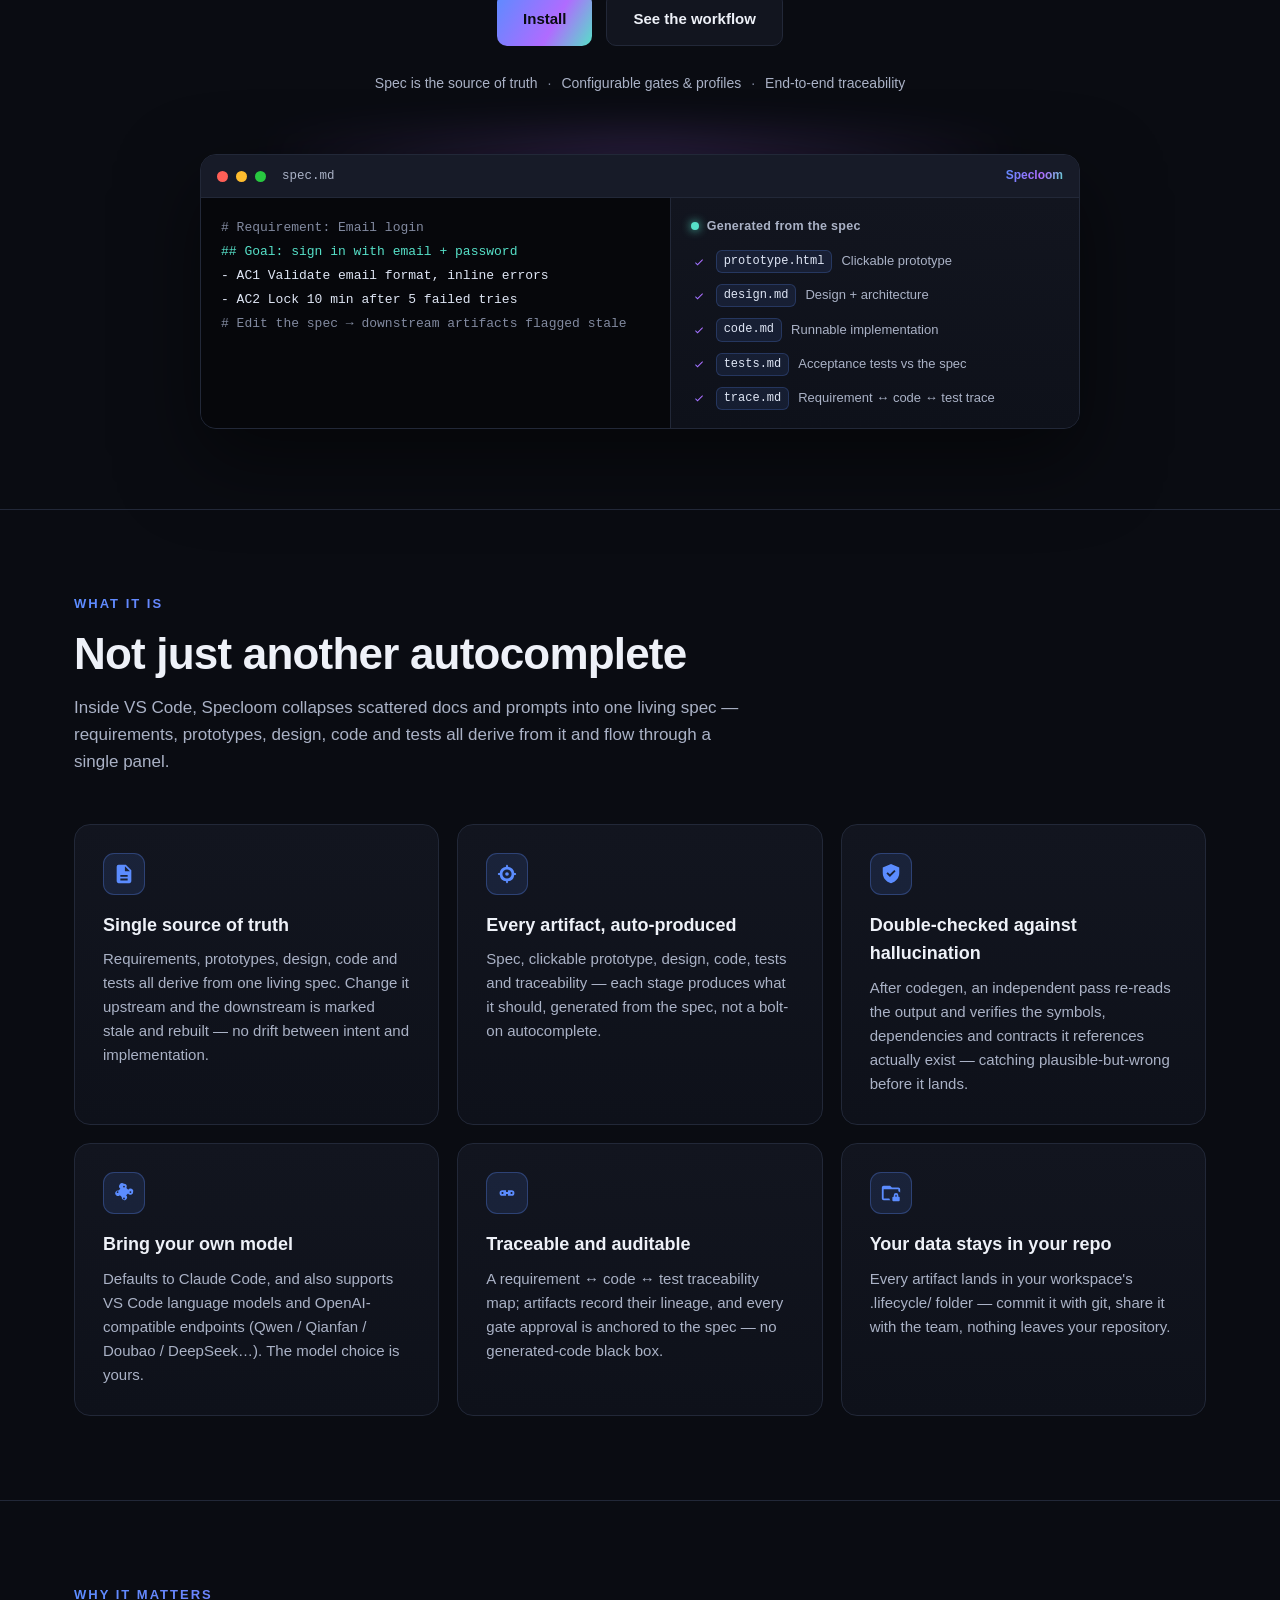
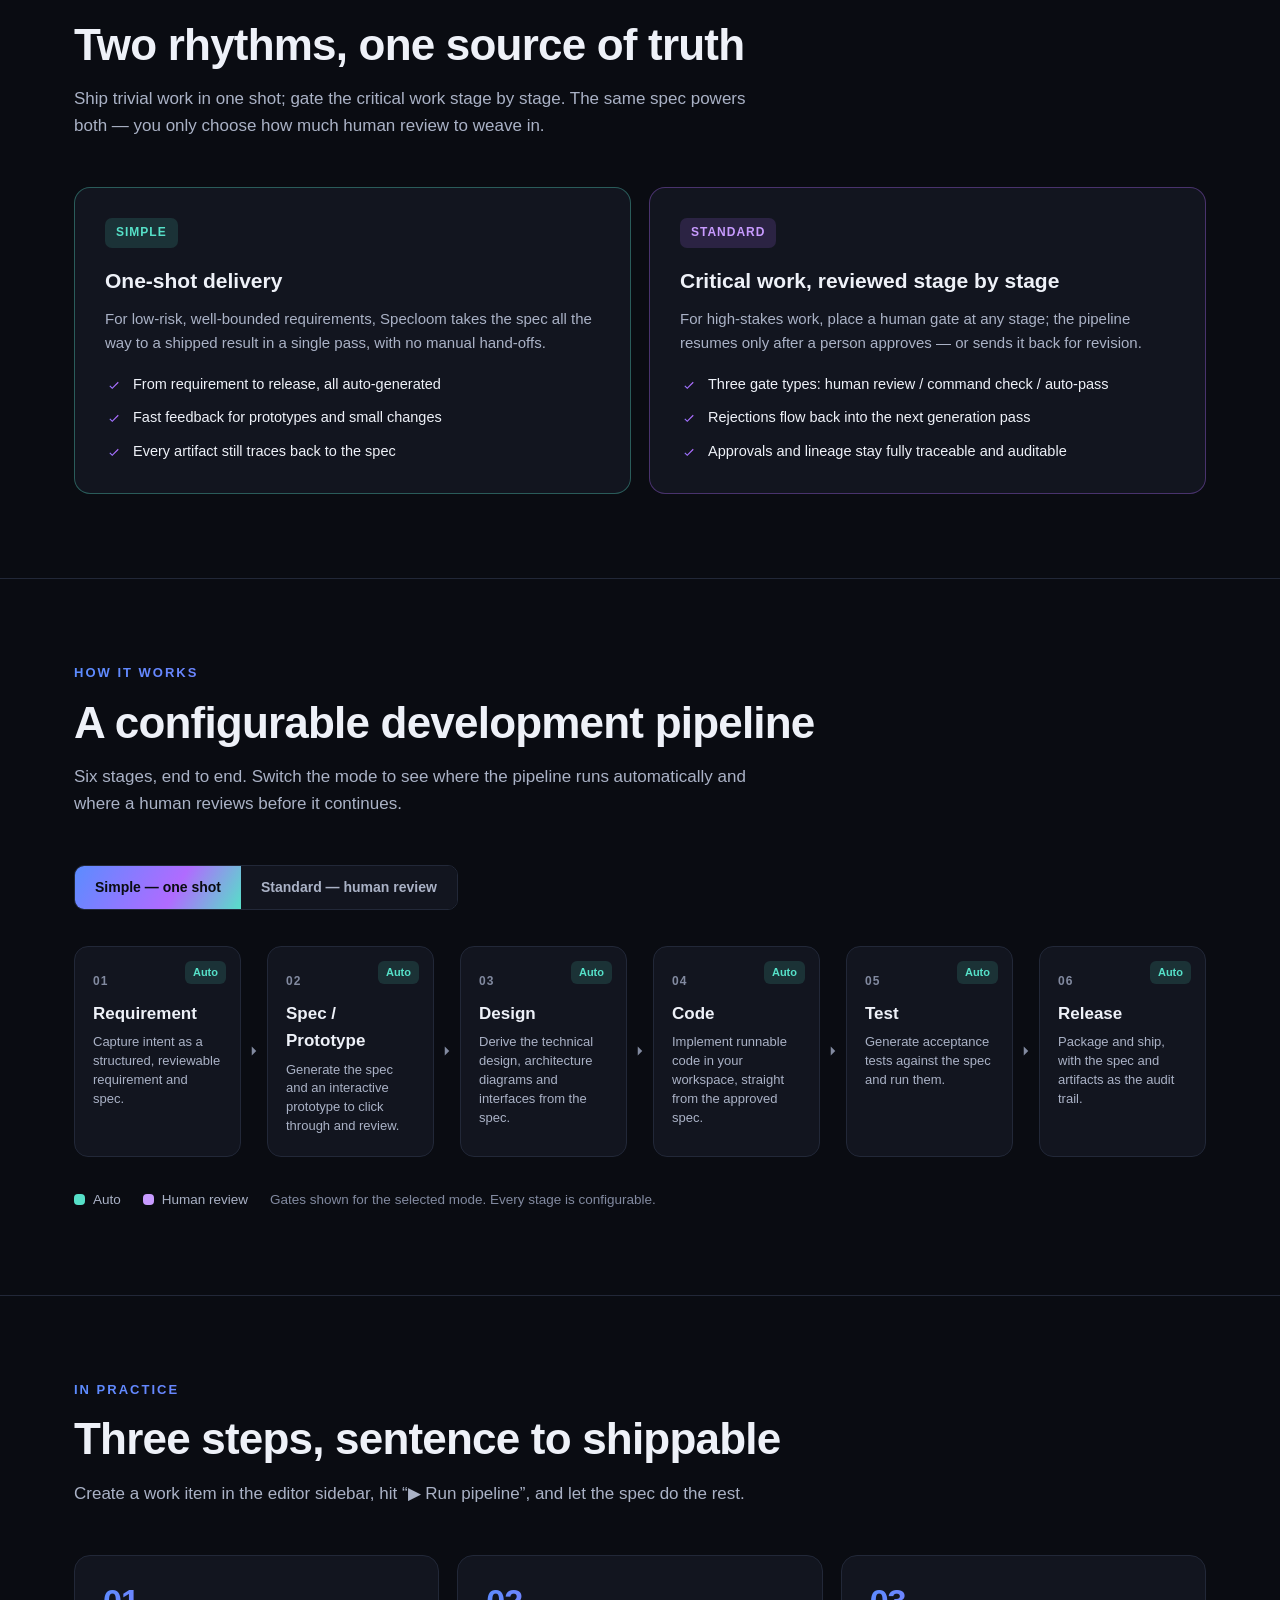
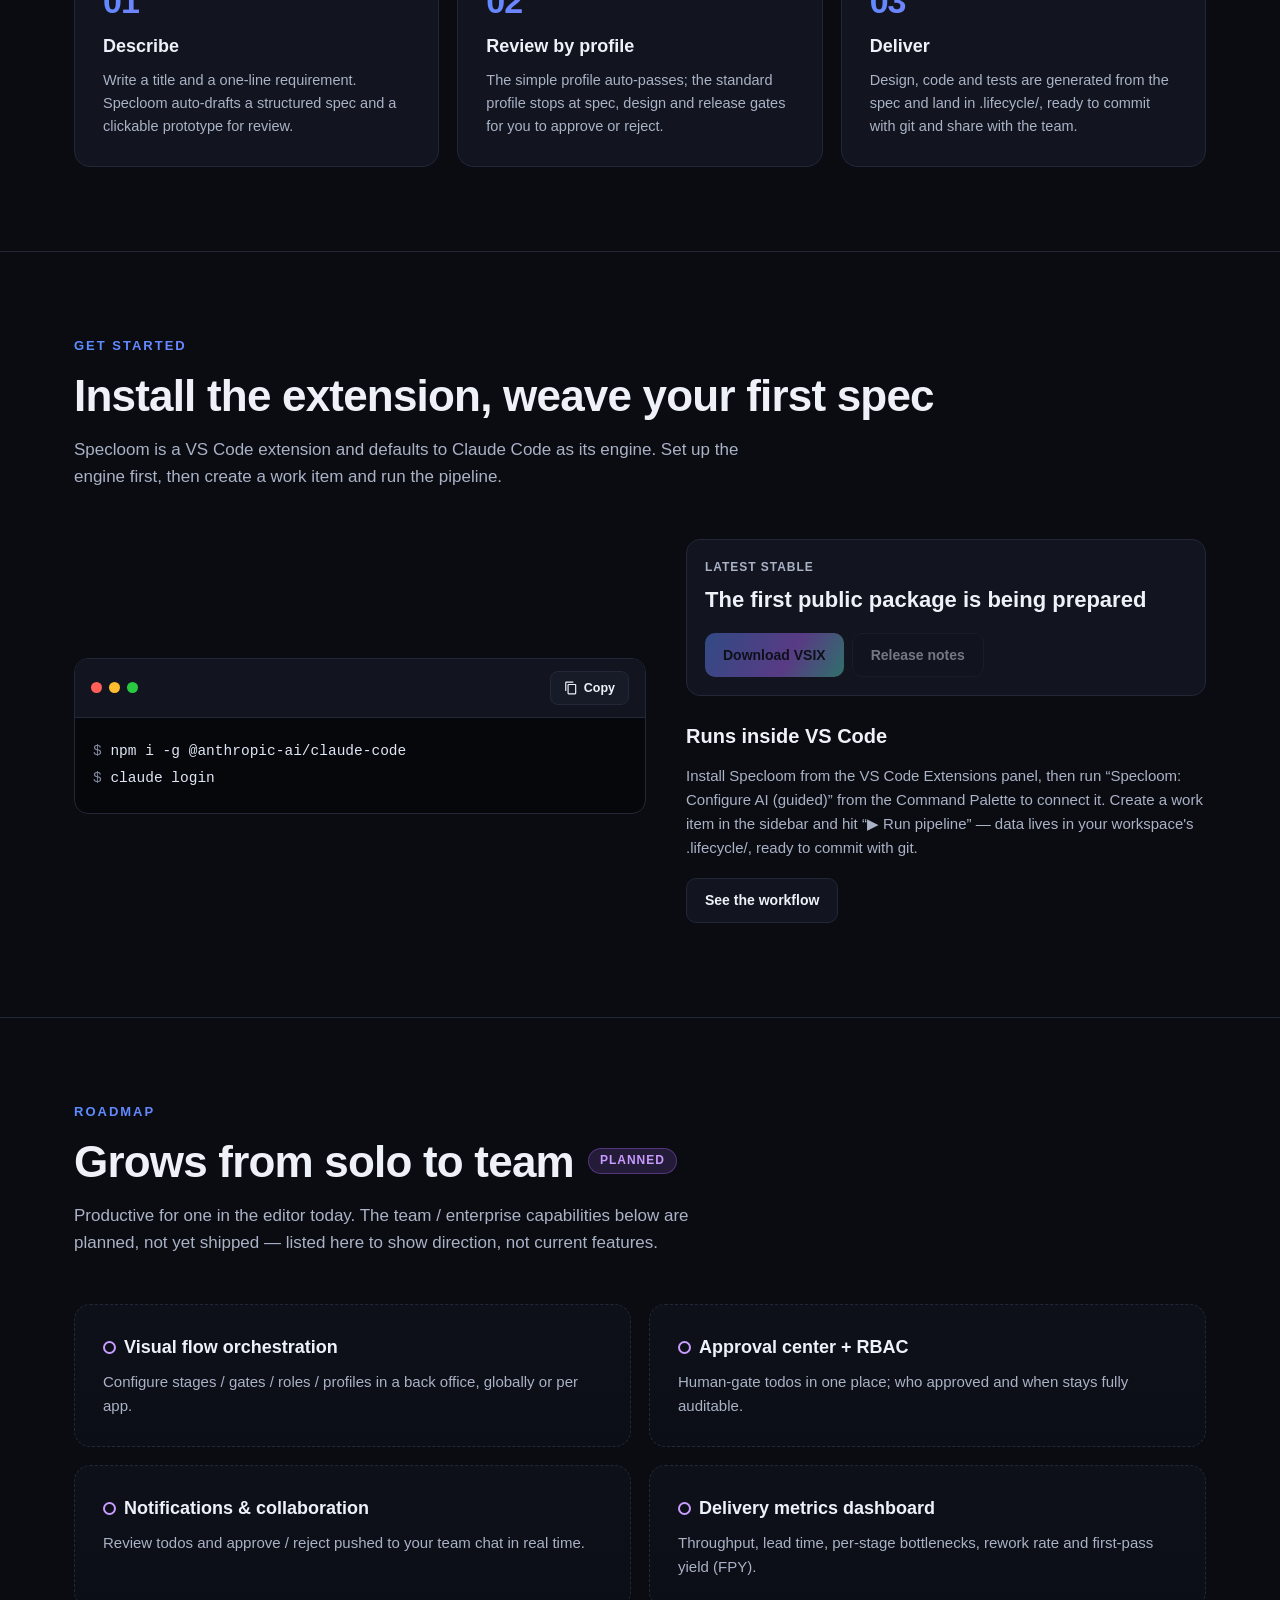
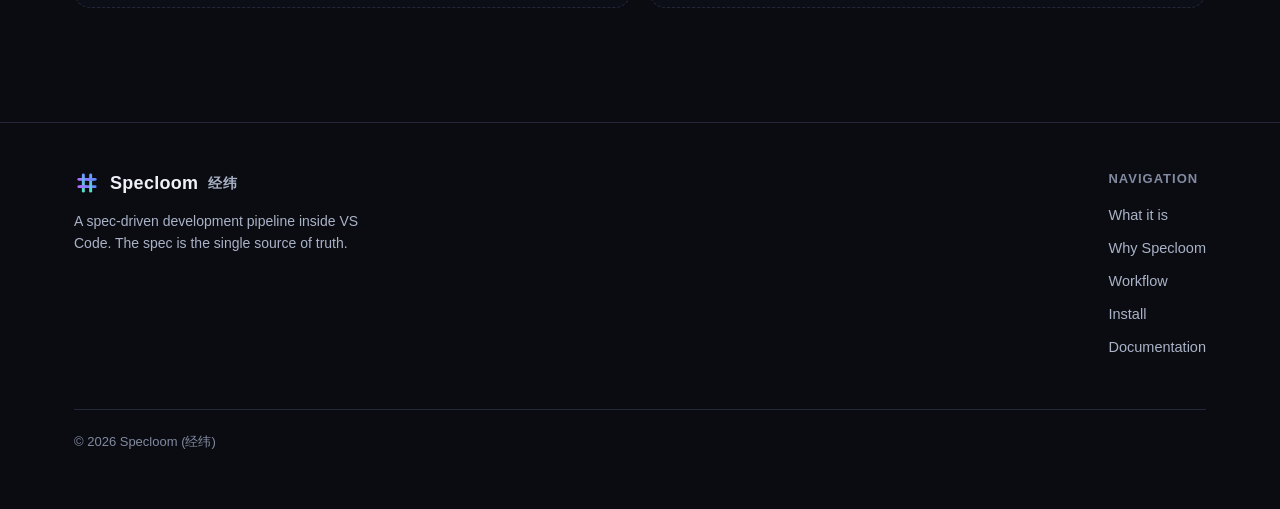
==== commit 073dfe7b: "feat(releases): 展示 Specloom 最新 VSIX" ====
--- a/index.html
+++ b/index.html
@@ -9,6 +9,8 @@
   <title data-i18n="meta.title">Specloom · Spec-Driven Development Pipeline for VS Code</title>
   <meta name="description" data-i18n-attr="content:meta.description"
         content="Specloom is a VS Code extension that takes a requirement through a configurable pipeline — spec, prototype, design, code and tests — each stage auto-generated and advanced through review gates. The spec is the single source of truth." />
+
+  <link rel="canonical" href="https://specloom.tech/" />
 
   <!-- Favicon：经纬织机标（交织平纹），同源 SVG 文件 -->
   <link rel="icon" href="favicon.svg" type="image/svg+xml" />
@@ -28,7 +30,7 @@
   <meta name="twitter:title" content="Specloom 经纬 · 规格驱动研发流水线" />
   <meta name="twitter:description" content="VS Code 里把需求逐阶段沉淀为规格、原型、方案、代码与测试，规格是唯一事实源。" />
 
-  <link rel="stylesheet" href="styles.css?v=20260612b" />
+  <link rel="stylesheet" href="styles.css?v=20260715a" />
 </head>
 <body>
   <!-- 经纬编织背景纹理由 body::before 提供，纯装饰 -->
@@ -314,6 +316,20 @@
           </div>
 
           <div class="install-info">
+            <div class="release-card" id="releaseCard" aria-live="polite">
+              <div>
+                <span class="release-label" data-i18n="install.latestLabel">Latest stable</span>
+                <strong id="releaseVersion" data-i18n="install.loadingRelease">Checking release…</strong>
+                <span class="release-date" id="releaseDate"></span>
+              </div>
+              <div class="release-actions">
+                <a class="btn btn-primary is-disabled" id="releaseDownload" href="#install" aria-disabled="true"
+                   data-i18n="install.downloadVsix">Download VSIX</a>
+                <a class="btn btn-ghost is-disabled" id="releaseNotes" href="#install" aria-disabled="true"
+                   data-i18n="install.releaseNotes">Release notes</a>
+              </div>
+              <code class="release-sha" id="releaseSha"></code>
+            </div>
             <h3 data-i18n="install.infoTitle">Runs inside VS Code</h3>
             <p data-i18n="install.infoText"></p>
             <a class="btn btn-ghost" href="#how" data-i18n="install.docsCta">See the workflow</a>
@@ -397,9 +413,9 @@
   <div class="toast" id="toast" role="status" aria-live="polite"></div>
 
   <!-- 顺序加载：配置 → 字典 → 应用（非 ESM，保证 file:// 离线直接打开可用，AT-26） -->
-  <script src="config.js"></script>
-  <script src="i18n/zh.js"></script>
-  <script src="i18n/en.js"></script>
-  <script src="app.js"></script>
+  <script src="config.js?v=20260715a"></script>
+  <script src="i18n/zh.js?v=20260715a"></script>
+  <script src="i18n/en.js?v=20260715a"></script>
+  <script src="app.js?v=20260715a"></script>
 </body>
 </html>
--- a/styles.css
+++ b/styles.css
@@ -193,6 +193,15 @@
 .install-info h3{font-size:20px;margin-bottom:12px}
 .install-info p{color:var(--muted);font-size:15px;margin-bottom:18px}
 .install-info .btn{margin-right:10px;margin-bottom:10px}
+.release-card{border:1px solid var(--line);border-radius:14px;background:var(--surface);padding:18px;margin-bottom:24px}
+.release-label{display:block;color:var(--muted);font-size:12px;font-weight:700;text-transform:uppercase;letter-spacing:.08em;margin-bottom:5px}
+.release-card strong{font-size:22px;color:var(--text)}
+.release-date{display:block;color:var(--muted-2);font-size:12px;margin-top:4px}
+.release-actions{display:flex;flex-wrap:wrap;gap:8px;margin-top:16px}
+.release-actions .btn{margin:0}
+.release-actions .is-disabled{opacity:.45;pointer-events:none}
+.release-sha{display:none;color:var(--muted-2);font-size:11px;word-break:break-all;margin-top:12px}
+.release-sha.is-visible{display:block}
 
 /* ---------- FOOTER ---------- */
 footer{border-top:1px solid var(--line);padding:46px 0 56px;margin-top:30px}
@@ -444,11 +453,14 @@
 @media (max-width:820px){.flowmap{transform:scale(.62)}.flowmap-wrap{height:384px}}
 @media (max-width:600px){.flowmap{transform:scale(.46)}.flowmap-wrap{height:285px}}
 @media (max-width:430px){.flowmap{transform:scale(.33)}.flowmap-wrap{height:205px}}
-/* 临时：暂不对流程图动画做减弱动态静止，便于验证织布机效果 */
-/* @media (prefers-reduced-motion:reduce){.flowmap *{animation:none!important}} */
-
-/* 尊重「减少动态效果」偏好 */
+/* 离屏暂停：flowmap 滚出视口时停掉 6 组无限动画，省移动端 GPU/电量（由 app.js 切换 .paused） */
+.flowmap.paused *{animation-play-state:paused!important}
+
+/* 尊重「减少动态效果」偏好：停所有动画 + 关过渡，并把织机定格在「已织好」状态（满幅织物），而非空架子 */
 @media (prefers-reduced-motion:reduce){
   html{scroll-behavior:auto}
   *{transition:none !important}
-}
+  .flowmap *{animation:none!important}
+  .flowmap .loom-weave{height:90%}
+  .flowmap .loom-shuttle{display:none}
+}
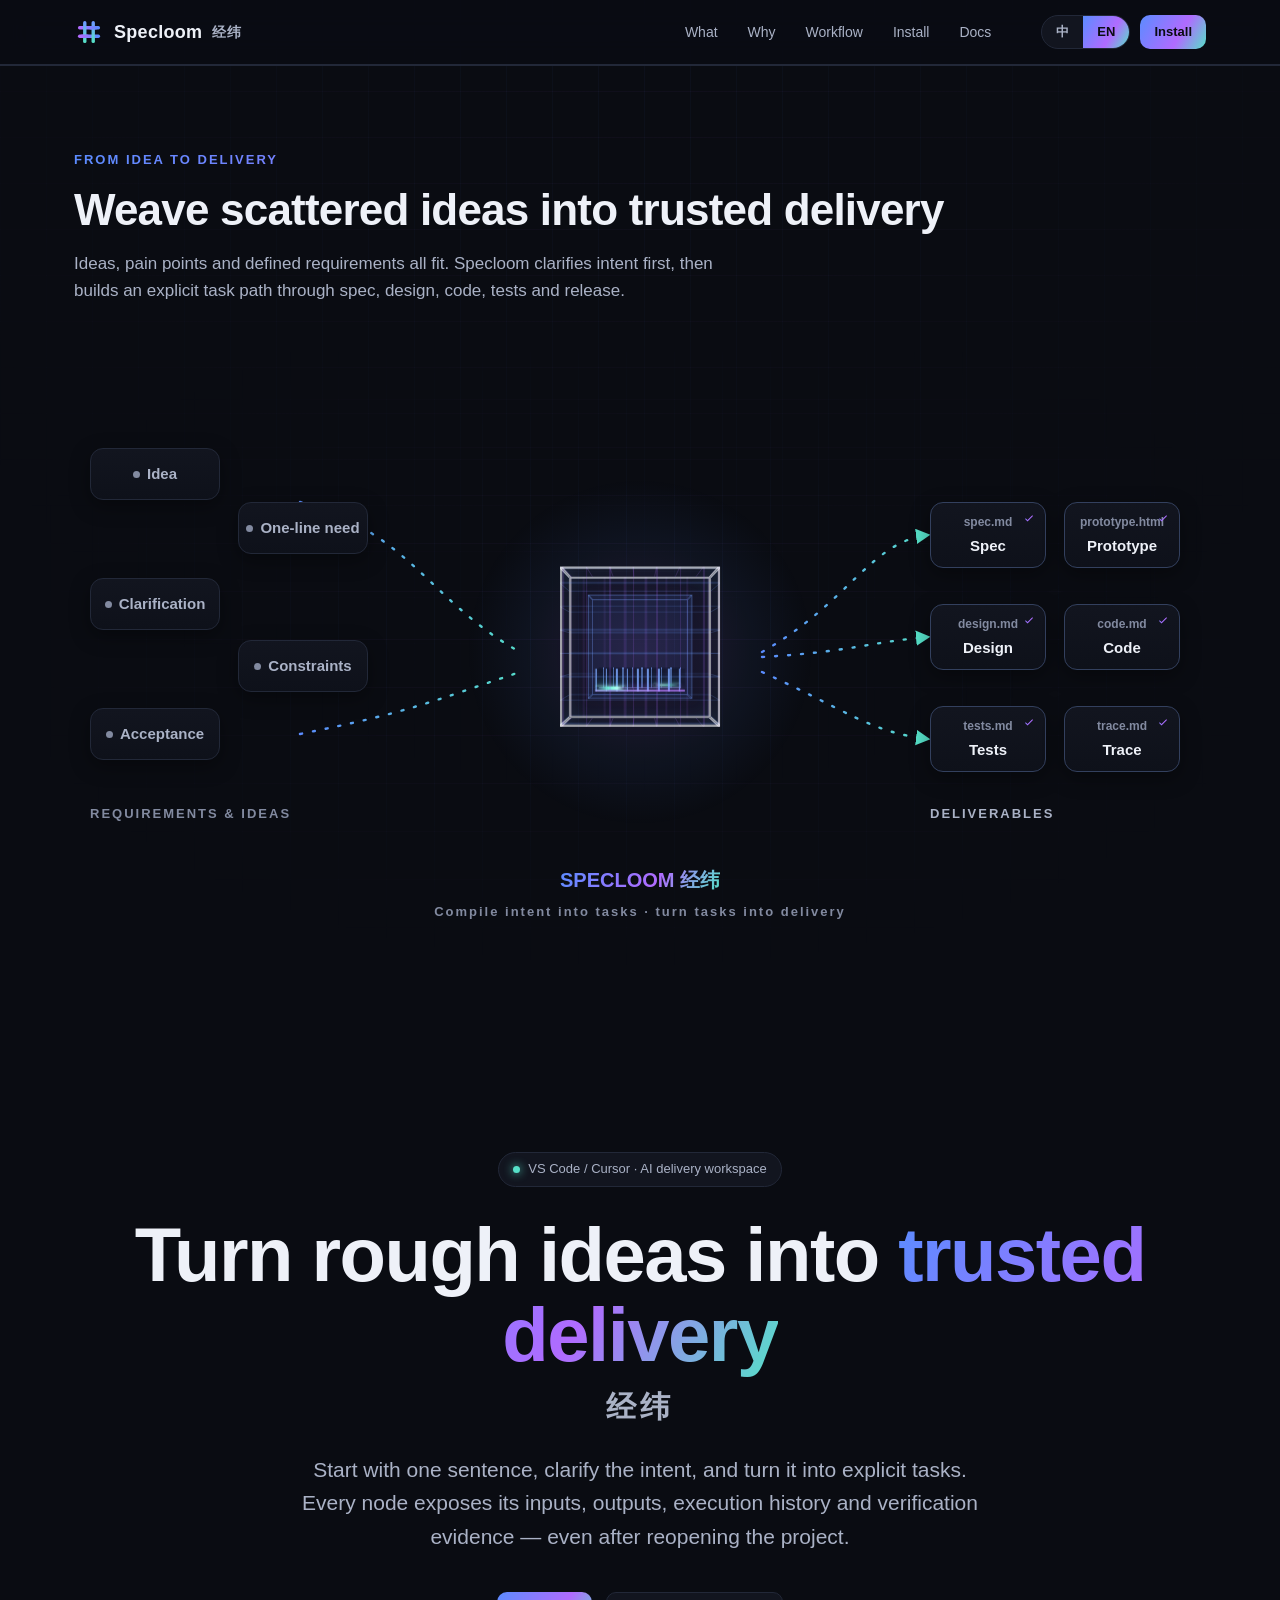
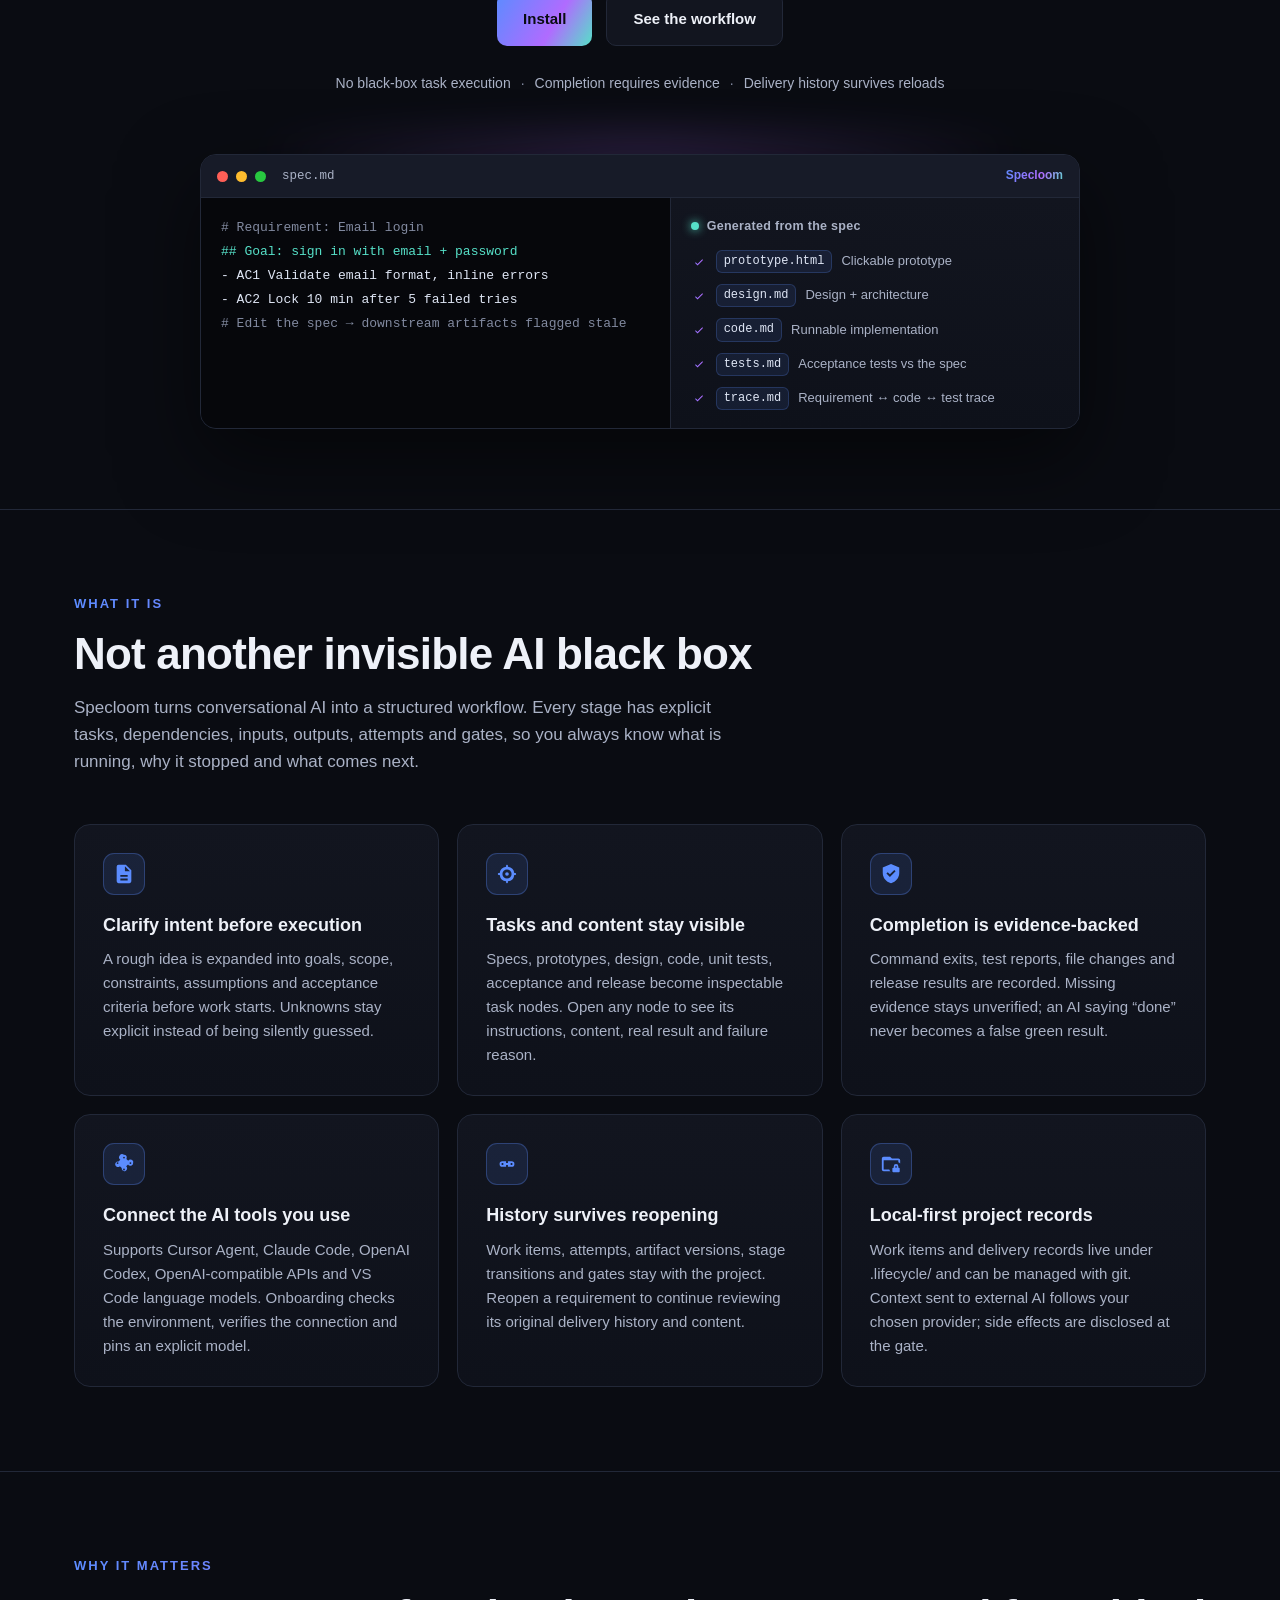
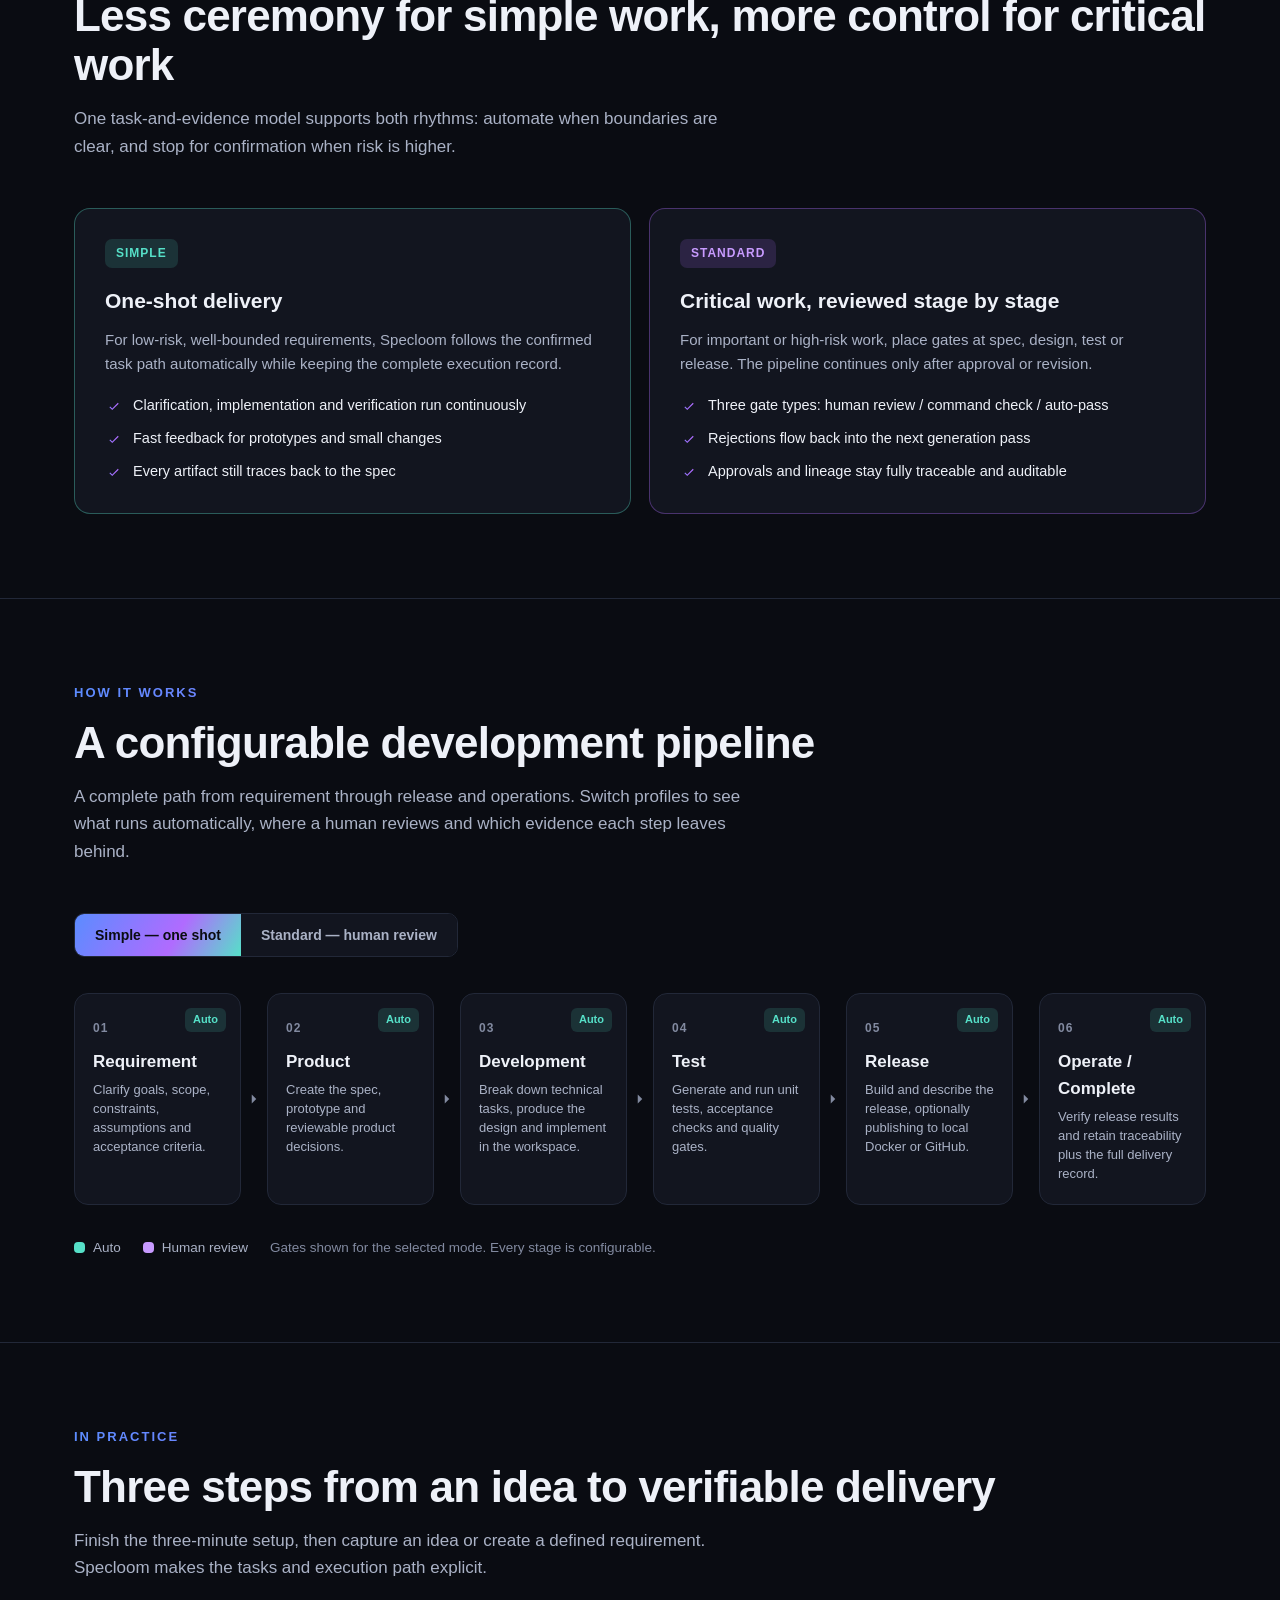
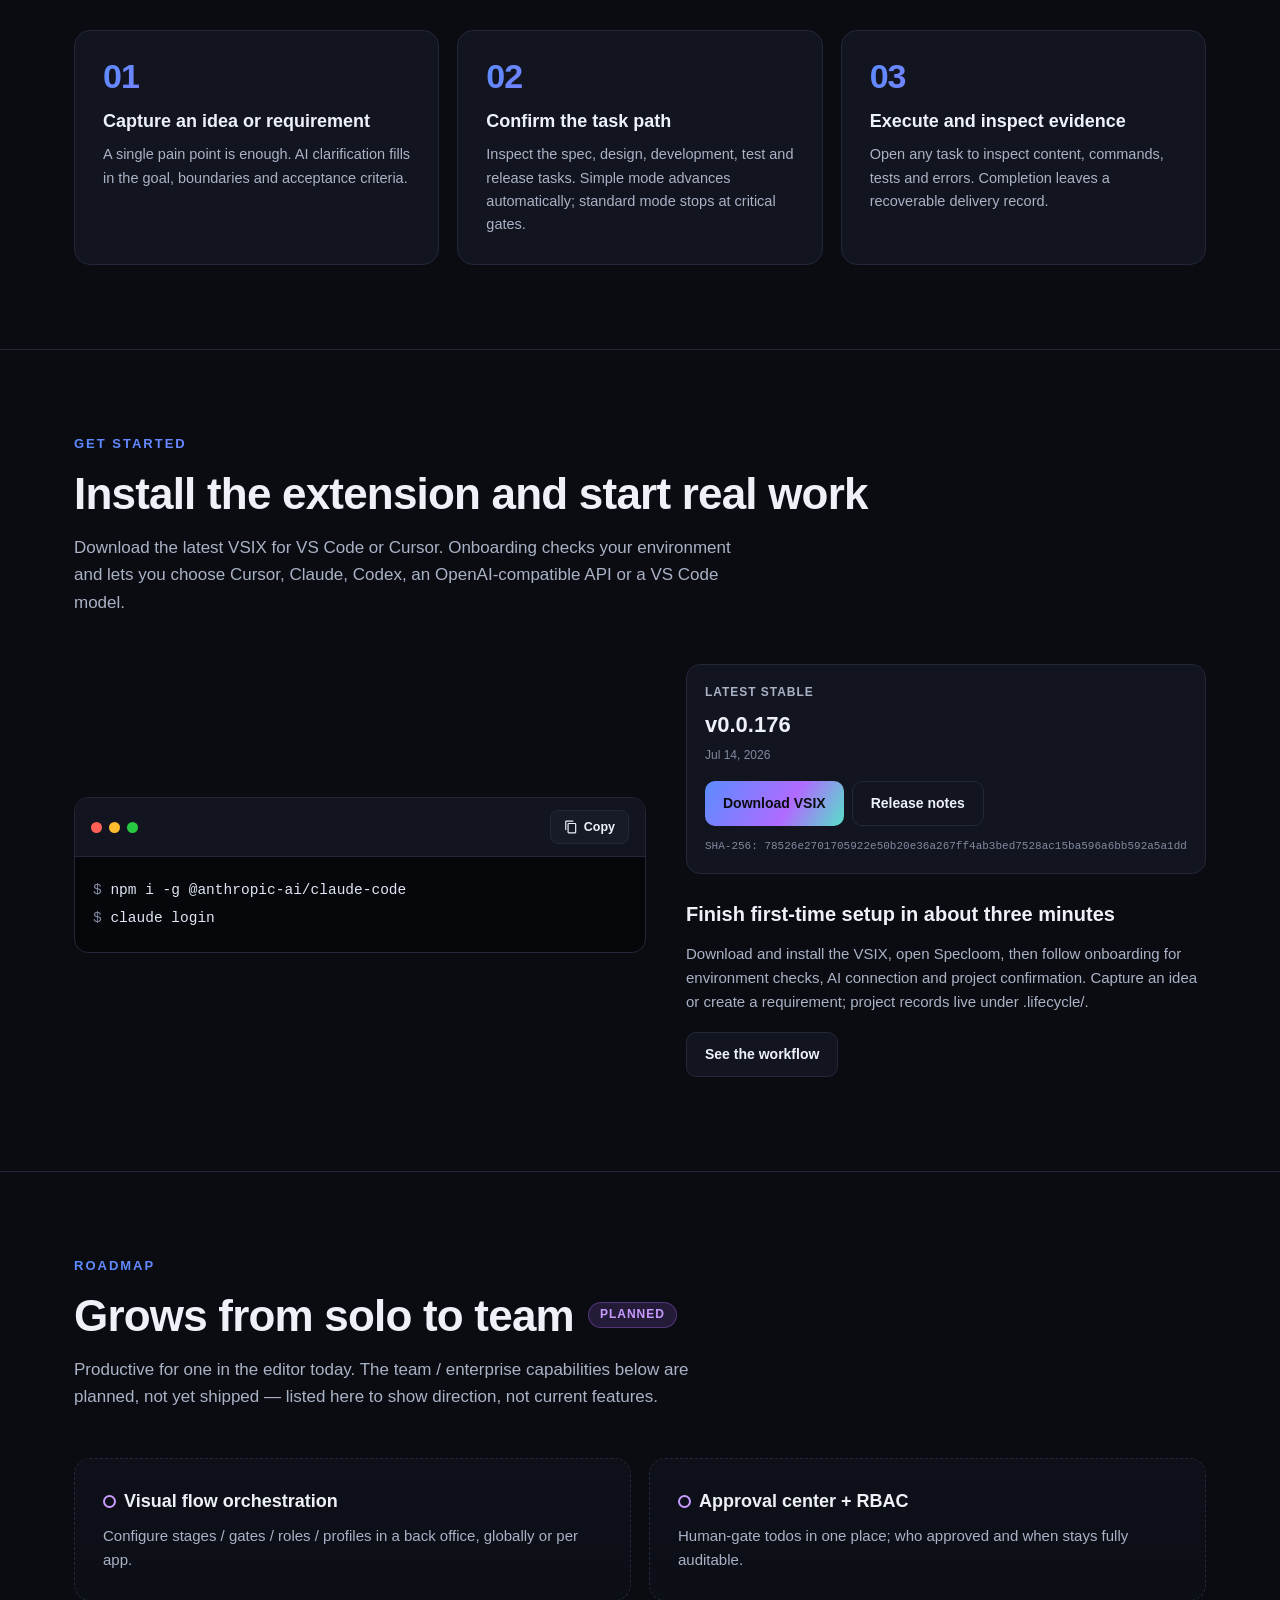
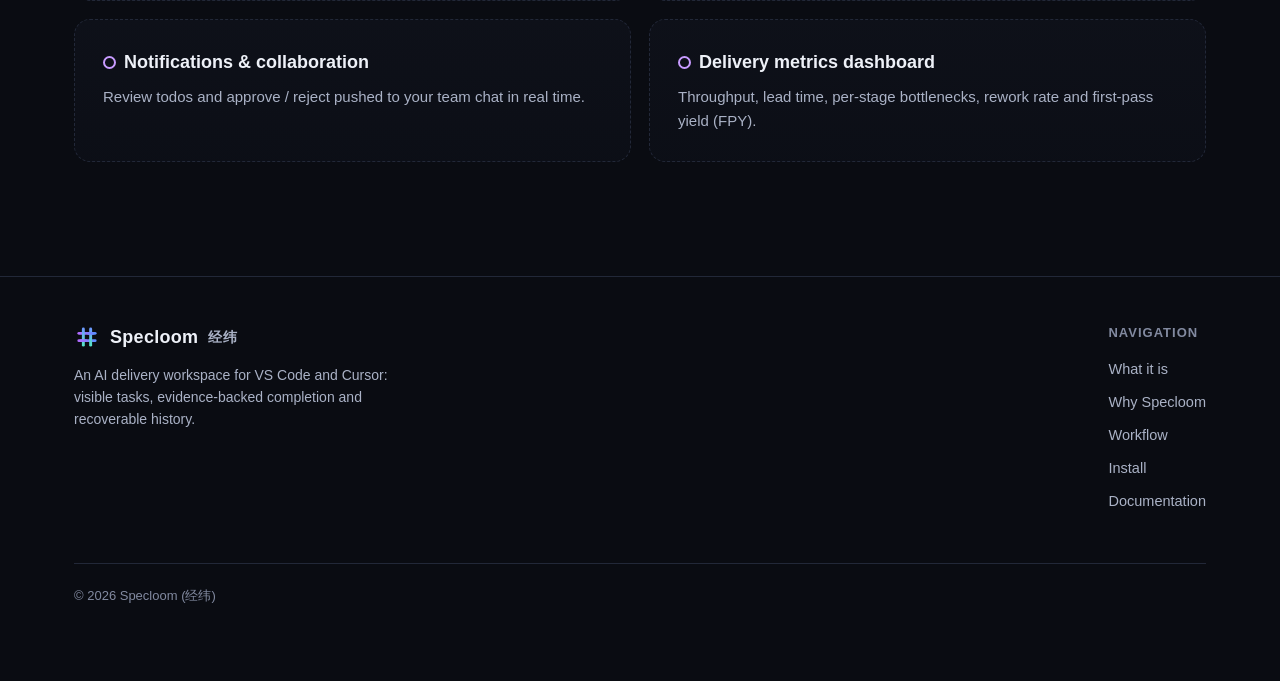
==== commit 48690ca2: "refresh public product content" ====
--- a/index.html
+++ b/index.html
@@ -6,9 +6,9 @@
   <!-- 内容安全策略：禁止内联外源脚本与远程资源，契合「零第三方运行时依赖」(NFR-S3/NFR-P2) -->
   <meta http-equiv="Content-Security-Policy"
         content="default-src 'self'; img-src 'self' data:; style-src 'self' 'unsafe-inline'; script-src 'self'; base-uri 'none'; form-action 'none'" />
-  <title data-i18n="meta.title">Specloom · Spec-Driven Development Pipeline for VS Code</title>
+  <title data-i18n="meta.title">Specloom · Visible, Verifiable AI Delivery in VS Code</title>
   <meta name="description" data-i18n-attr="content:meta.description"
-        content="Specloom is a VS Code extension that takes a requirement through a configurable pipeline — spec, prototype, design, code and tests — each stage auto-generated and advanced through review gates. The spec is the single source of truth." />
+        content="Specloom is an AI delivery workspace for VS Code and Cursor. It turns rough ideas into explicit tasks and keeps requirements, implementation, tests, releases and execution history visible, verifiable and recoverable." />
 
   <link rel="canonical" href="https://specloom.tech/" />
 
@@ -20,15 +20,15 @@
   <meta property="og:type" content="website" />
   <meta property="og:url" content="https://specloom.tech/" />
   <meta property="og:site_name" content="Specloom" />
-  <meta property="og:title" content="Specloom 经纬 · VS Code 里的规格驱动研发流水线" />
-  <meta property="og:description" content="一个 VS Code 扩展：把需求沿可配置流水线，逐阶段沉淀为规格、原型、技术方案、代码与测试，每阶段自动产出、按门禁评审推进。规格是唯一事实源。" />
+  <meta property="og:title" content="Specloom 经纬 · 看得见、可验证的 AI 研发工作台" />
+  <meta property="og:description" content="把模糊想法澄清为明确任务，让需求、规格、开发、测试、发布和历史记录全程可查看、可验证、可恢复。" />
   <meta property="og:image" content="https://specloom.tech/og.png" />
   <meta property="og:image:width" content="1200" />
   <meta property="og:image:height" content="630" />
   <meta name="twitter:card" content="summary_large_image" />
   <meta name="twitter:image" content="https://specloom.tech/og.png" />
-  <meta name="twitter:title" content="Specloom 经纬 · 规格驱动研发流水线" />
-  <meta name="twitter:description" content="VS Code 里把需求逐阶段沉淀为规格、原型、方案、代码与测试，规格是唯一事实源。" />
+  <meta name="twitter:title" content="Specloom 经纬 · 看得见的 AI 研发与交付" />
+  <meta name="twitter:description" content="在 VS Code / Cursor 中把模糊想法变成明确任务，完成有证据，历史可恢复。" />
 
   <link rel="stylesheet" href="styles.css?v=20260715a" />
 </head>
@@ -99,7 +99,7 @@
     <section class="sec" id="flow" aria-labelledby="flowHeading">
       <div class="wrap">
         <p class="eyebrow" data-i18n="flow.eyebrow">From idea to delivery</p>
-        <h2 id="flowHeading" data-i18n="flow.heading">Weave tangled requirements into shipped artifacts</h2>
+        <h2 id="flowHeading" data-i18n="flow.heading">Weave scattered ideas into trusted delivery</h2>
         <p class="sec-lede" data-i18n="flow.lede"></p>
       </div>
       <div class="flowmap-wrap">
@@ -147,7 +147,7 @@
 
           <div class="lbl" id="lL" data-i18n="flow.reqLabel">Requirements &amp; ideas</div>
           <div class="lbl" id="lR" data-i18n="flow.assetLabel">Deliverables</div>
-          <div class="lbl" id="lC"><b>Specloom 经纬</b><span data-i18n="flow.brandSub">The spec is the loom · weaving delivery</span></div>
+          <div class="lbl" id="lC"><b>Specloom 经纬</b><span data-i18n="flow.brandSub">Compile intent into tasks · turn tasks into delivery</span></div>
         </div>
       </div>
     </section>
@@ -155,14 +155,14 @@
     <!-- ============ HERO ============ -->
     <section class="hero" aria-labelledby="heroTitle">
       <div class="wrap">
-        <span class="badge"><span class="dot" aria-hidden="true"></span><span data-i18n="hero.badge">VS Code 扩展 · 规格驱动研发</span></span>
+        <span class="badge"><span class="dot" aria-hidden="true"></span><span data-i18n="hero.badge">VS Code / Cursor · AI 研发工作台</span></span>
         <h1 class="title" id="heroTitle">
-          <span data-i18n="hero.titleLead">Weave specs into</span>
-          <span class="grad" data-i18n="hero.titleGrad">shipped software</span>
+          <span data-i18n="hero.titleLead">Turn rough ideas into</span>
+          <span class="grad" data-i18n="hero.titleGrad">trusted delivery</span>
         </h1>
         <p class="title-zh" data-i18n="hero.productZh" aria-hidden="true">经纬</p>
         <p class="lede" data-i18n="hero.tagline">
-          一个 VS Code 扩展——让一条需求沿可配置流水线，从规格到交付有序走完每一步。
+          从一句想法开始，逐步形成明确需求与可执行任务。每个节点都能看到输入、输出、执行记录和验证结果。
         </p>
         <div class="hero-cta">
           <a class="btn btn-primary" id="heroPrimary" href="#install" data-i18n="hero.primaryCta.label">Install</a>
@@ -171,11 +171,11 @@
 
         <!-- 信任条：三个核心事实 -->
         <div class="hero-meta">
-          <span data-i18n="hero.meta1">规格为唯一事实源</span>
+          <span data-i18n="hero.meta1">任务过程不再黑盒</span>
           <span class="sep" aria-hidden="true">·</span>
-          <span data-i18n="hero.meta2">可配置门禁与档位</span>
+          <span data-i18n="hero.meta2">完成必须有验证证据</span>
           <span class="sep" aria-hidden="true">·</span>
-          <span data-i18n="hero.meta3">需求全程可追溯</span>
+          <span data-i18n="hero.meta3">历史交付可恢复</span>
         </div>
 
         <!-- 产品视觉：一份规格 → 据规格派生的产物（纯 HTML/CSS，零依赖） -->
@@ -214,7 +214,7 @@
     <section class="sec" id="what" aria-labelledby="whatHeading">
       <div class="wrap">
         <p class="eyebrow" data-i18n="what.eyebrow">What it is</p>
-        <h2 id="whatHeading" data-i18n="what.heading">The spec is the loom that runs everything</h2>
+        <h2 id="whatHeading" data-i18n="what.heading">Not another invisible AI black box</h2>
         <p class="sec-lede" data-i18n="what.lede"></p>
         <div class="grid grid-3" id="whatCards"><!-- 由 app.js 按字典渲染 --></div>
       </div>
@@ -224,7 +224,7 @@
     <section class="sec" id="why" aria-labelledby="whyHeading">
       <div class="wrap">
         <p class="eyebrow" data-i18n="why.eyebrow">Why it matters</p>
-        <h2 id="whyHeading" data-i18n="why.heading">Two modes, one source of truth</h2>
+        <h2 id="whyHeading" data-i18n="why.heading">Less ceremony for simple work, more control for critical work</h2>
         <p class="sec-lede" data-i18n="why.lede"></p>
         <div class="modes">
           <article class="mode simple">
@@ -271,7 +271,7 @@
     <section class="sec" id="start" aria-labelledby="startHeading">
       <div class="wrap">
         <p class="eyebrow" data-i18n="steps.eyebrow">In practice</p>
-        <h2 id="startHeading" data-i18n="steps.heading">Three steps, sentence to shippable</h2>
+        <h2 id="startHeading" data-i18n="steps.heading">Three steps from an idea to verifiable delivery</h2>
         <p class="sec-lede" data-i18n="steps.lede"></p>
         <div class="steps">
           <div class="step">
@@ -297,7 +297,7 @@
     <section class="sec" id="install" aria-labelledby="installHeading">
       <div class="wrap">
         <p class="eyebrow" data-i18n="install.eyebrow">Get started</p>
-        <h2 id="installHeading" data-i18n="install.heading">Install and weave your first spec</h2>
+        <h2 id="installHeading" data-i18n="install.heading">Install the extension and start real work</h2>
         <p class="sec-lede" data-i18n="install.lede"></p>
 
         <div class="install-wrap">
